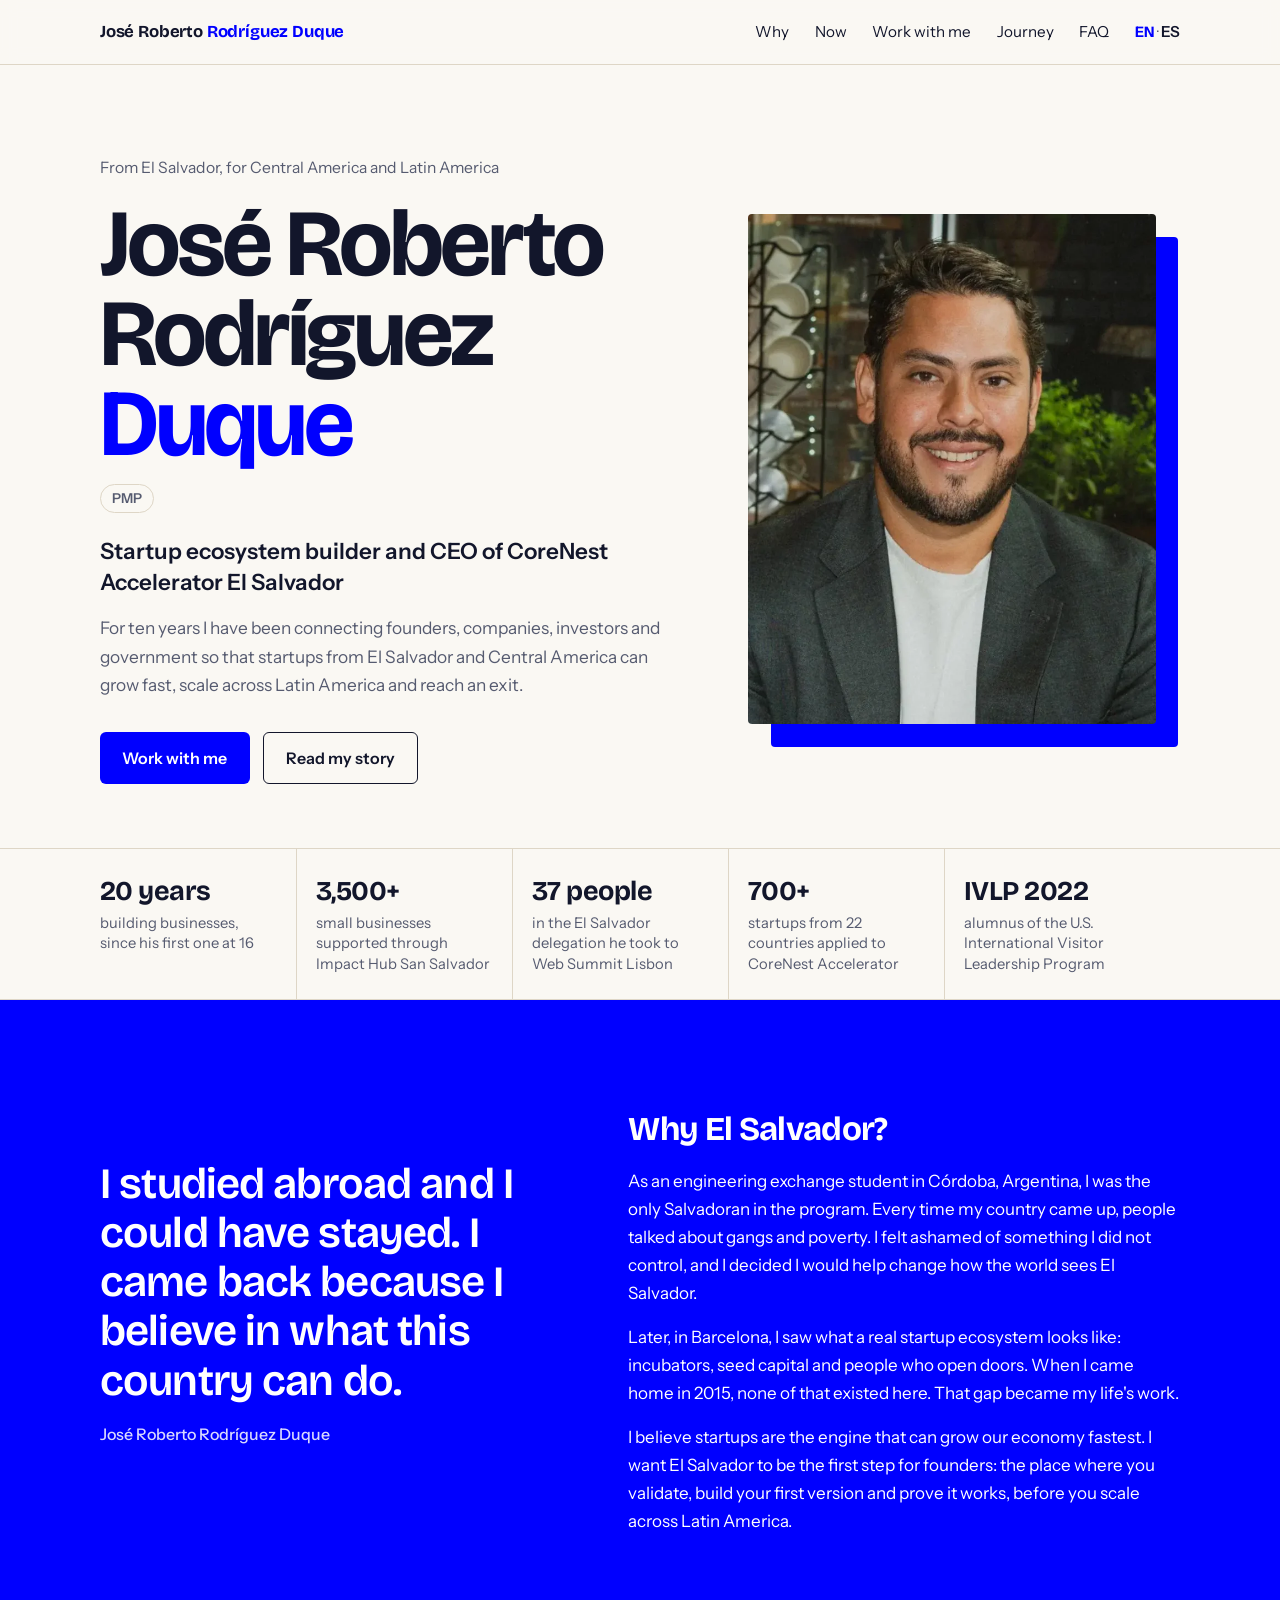
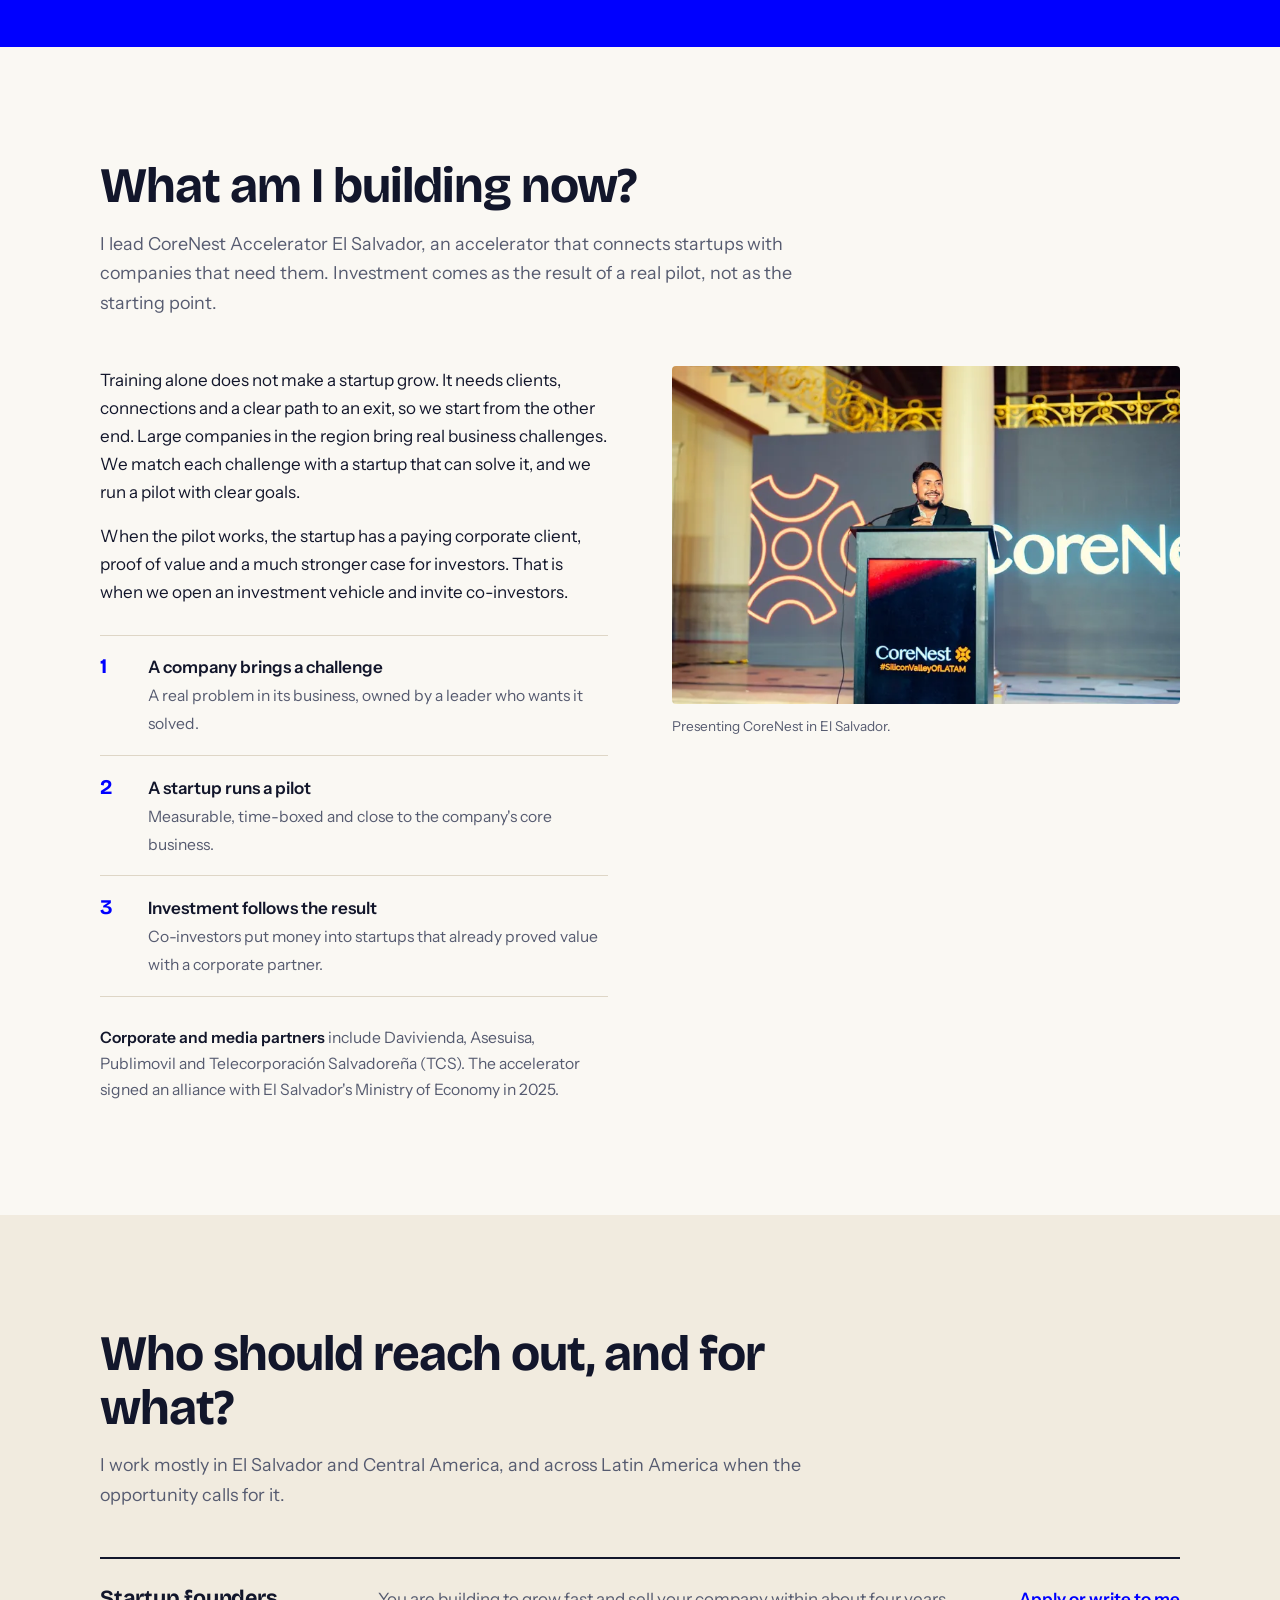
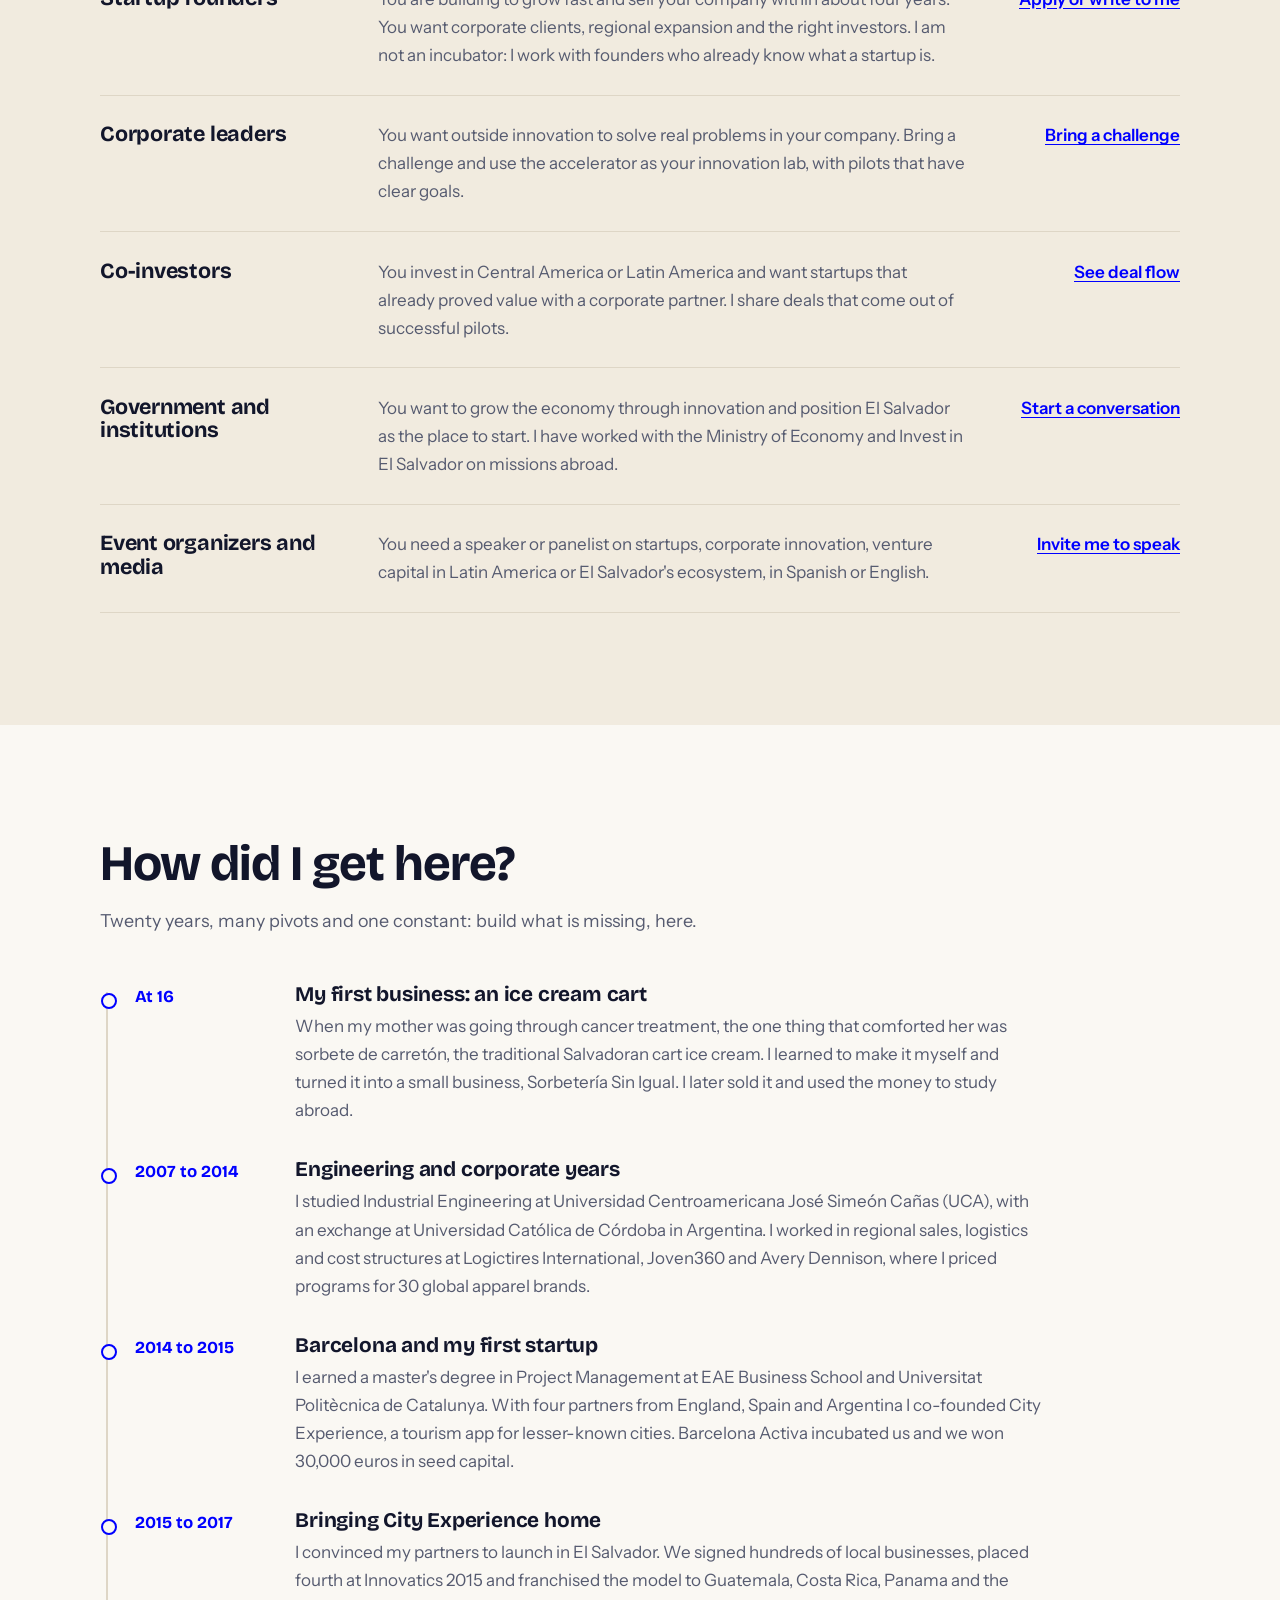
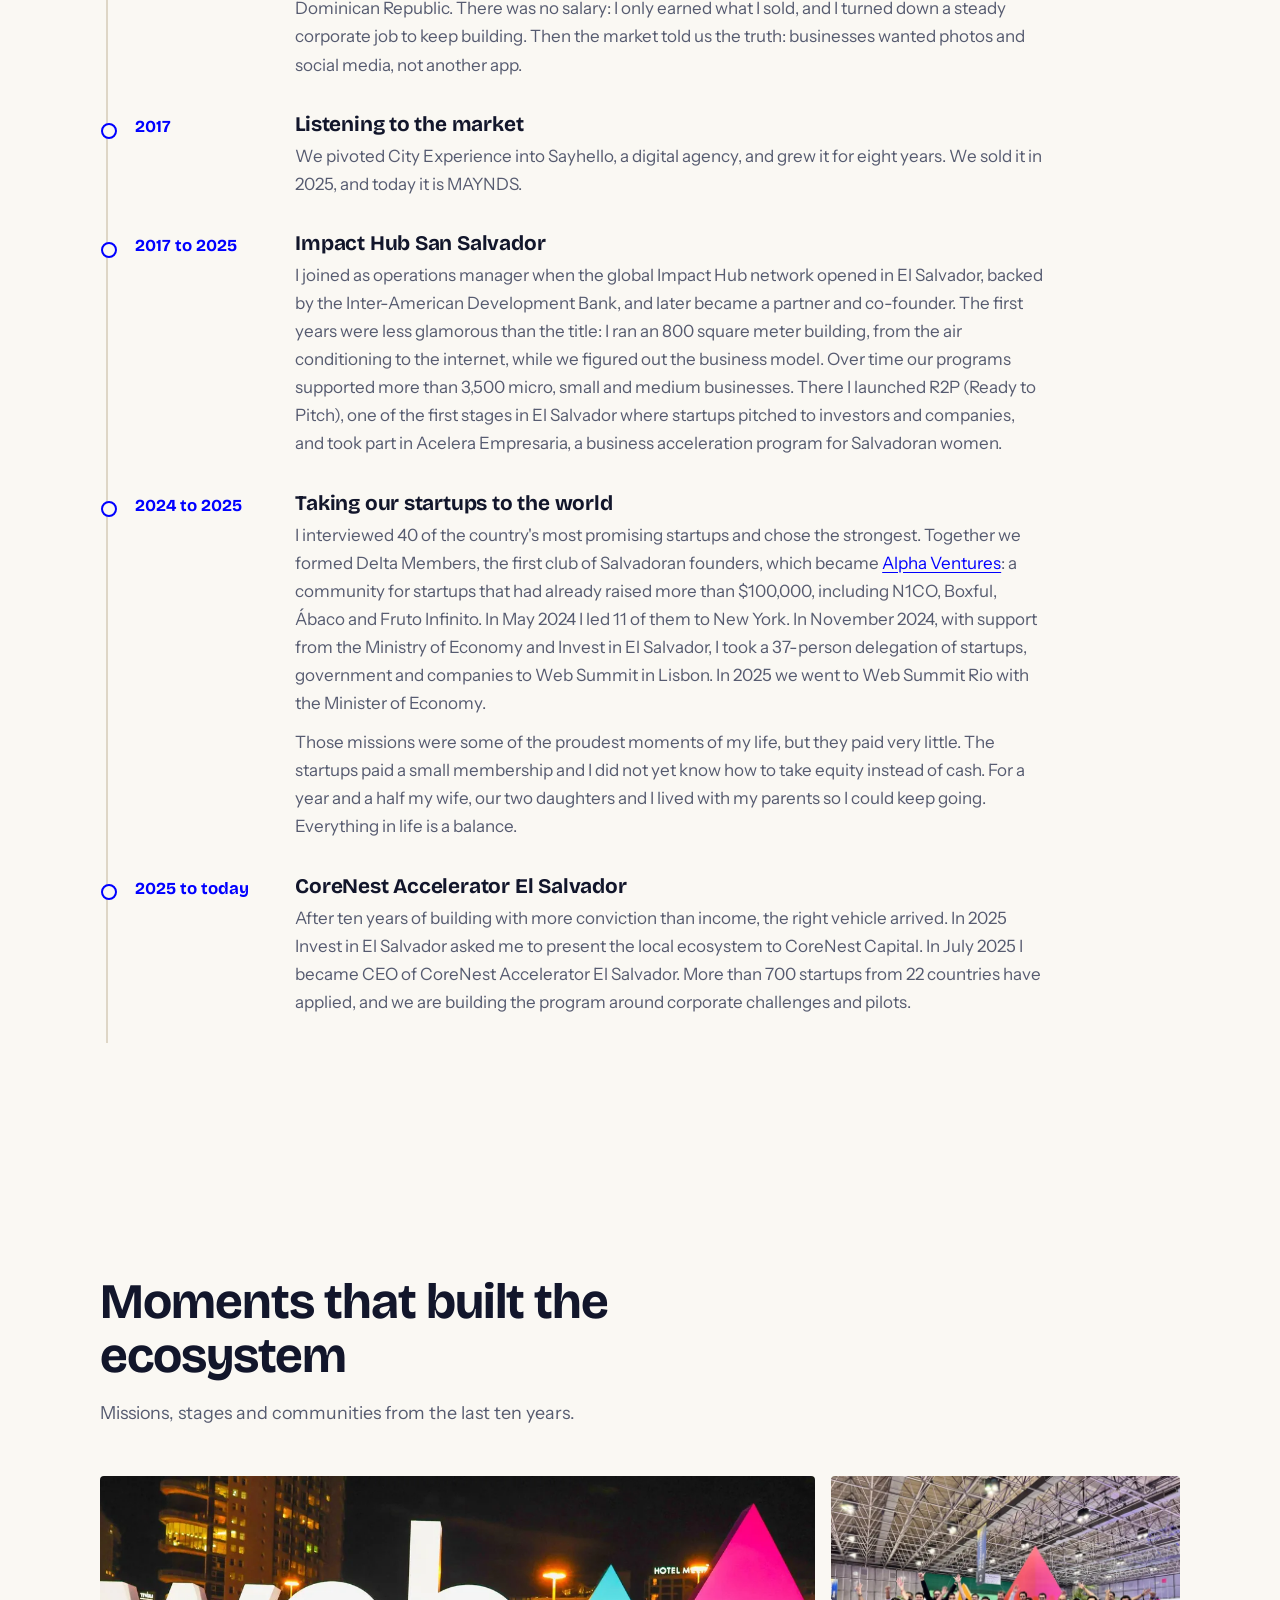
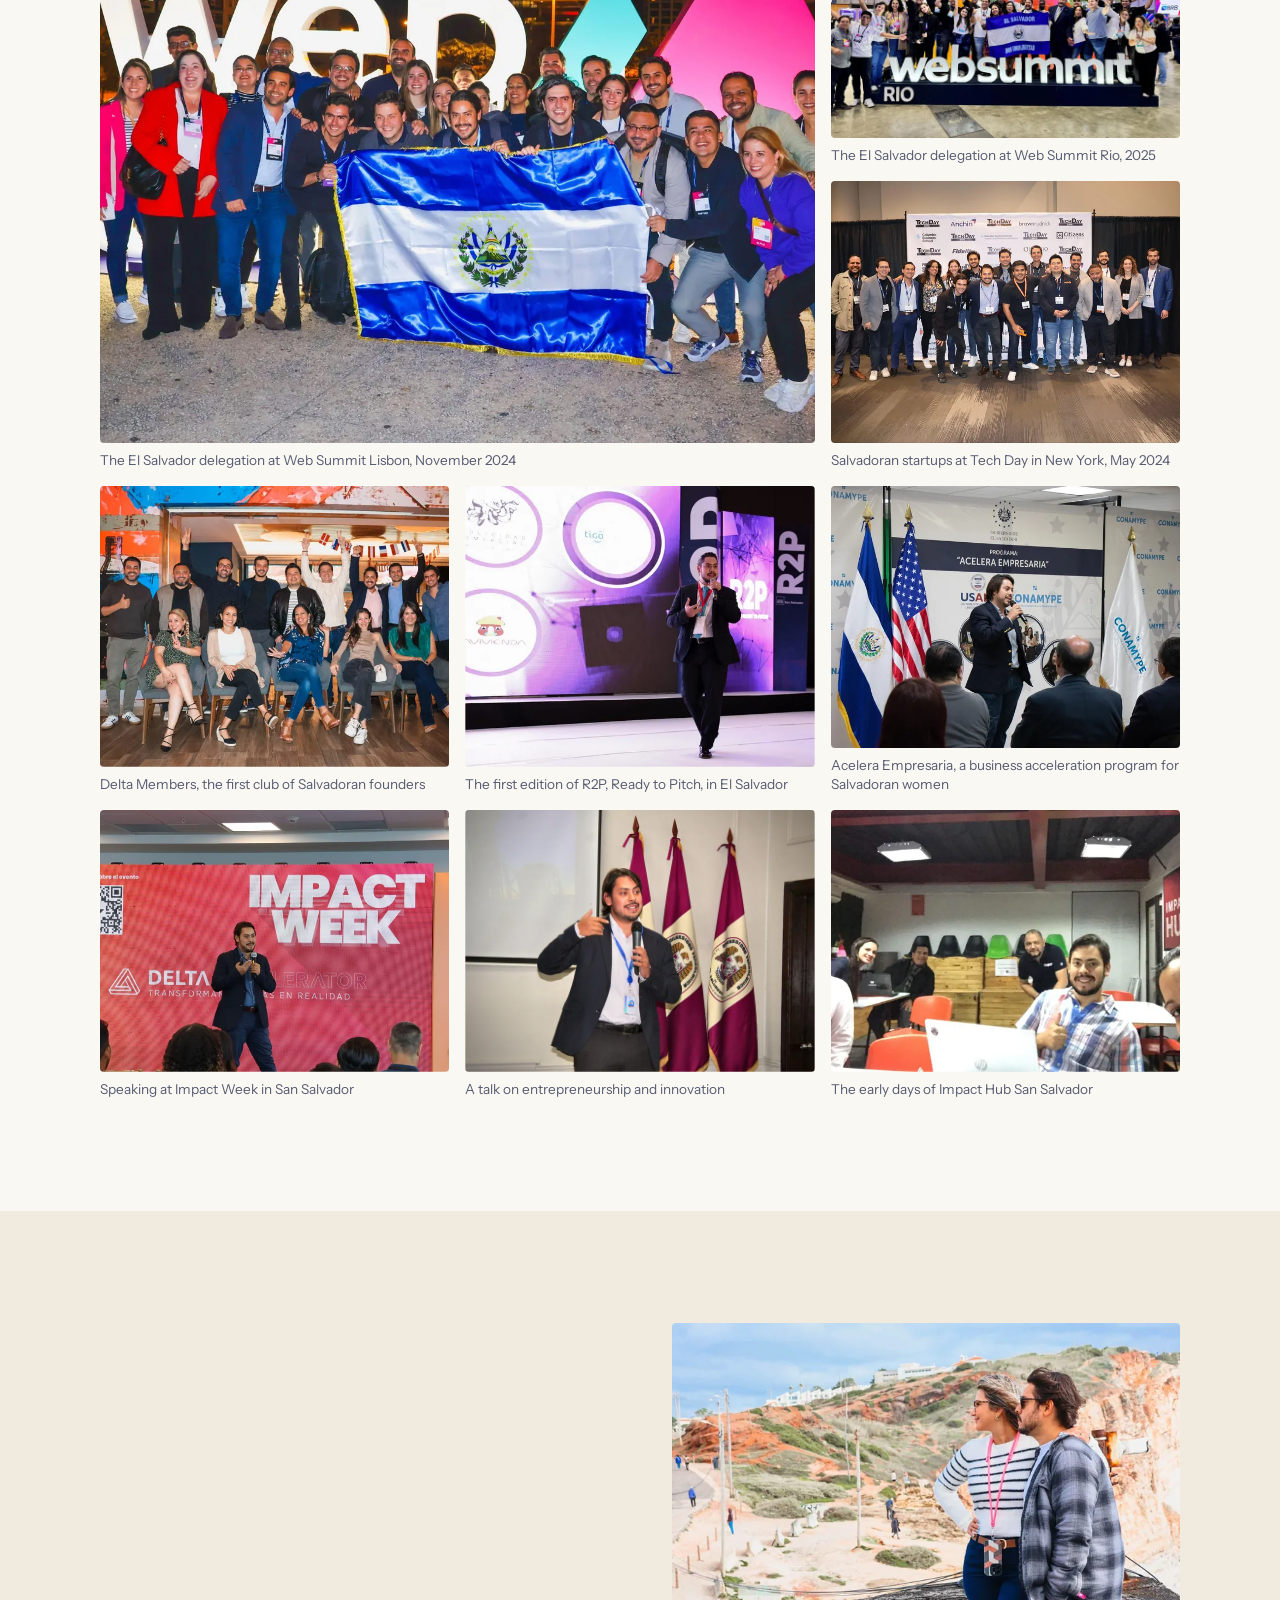
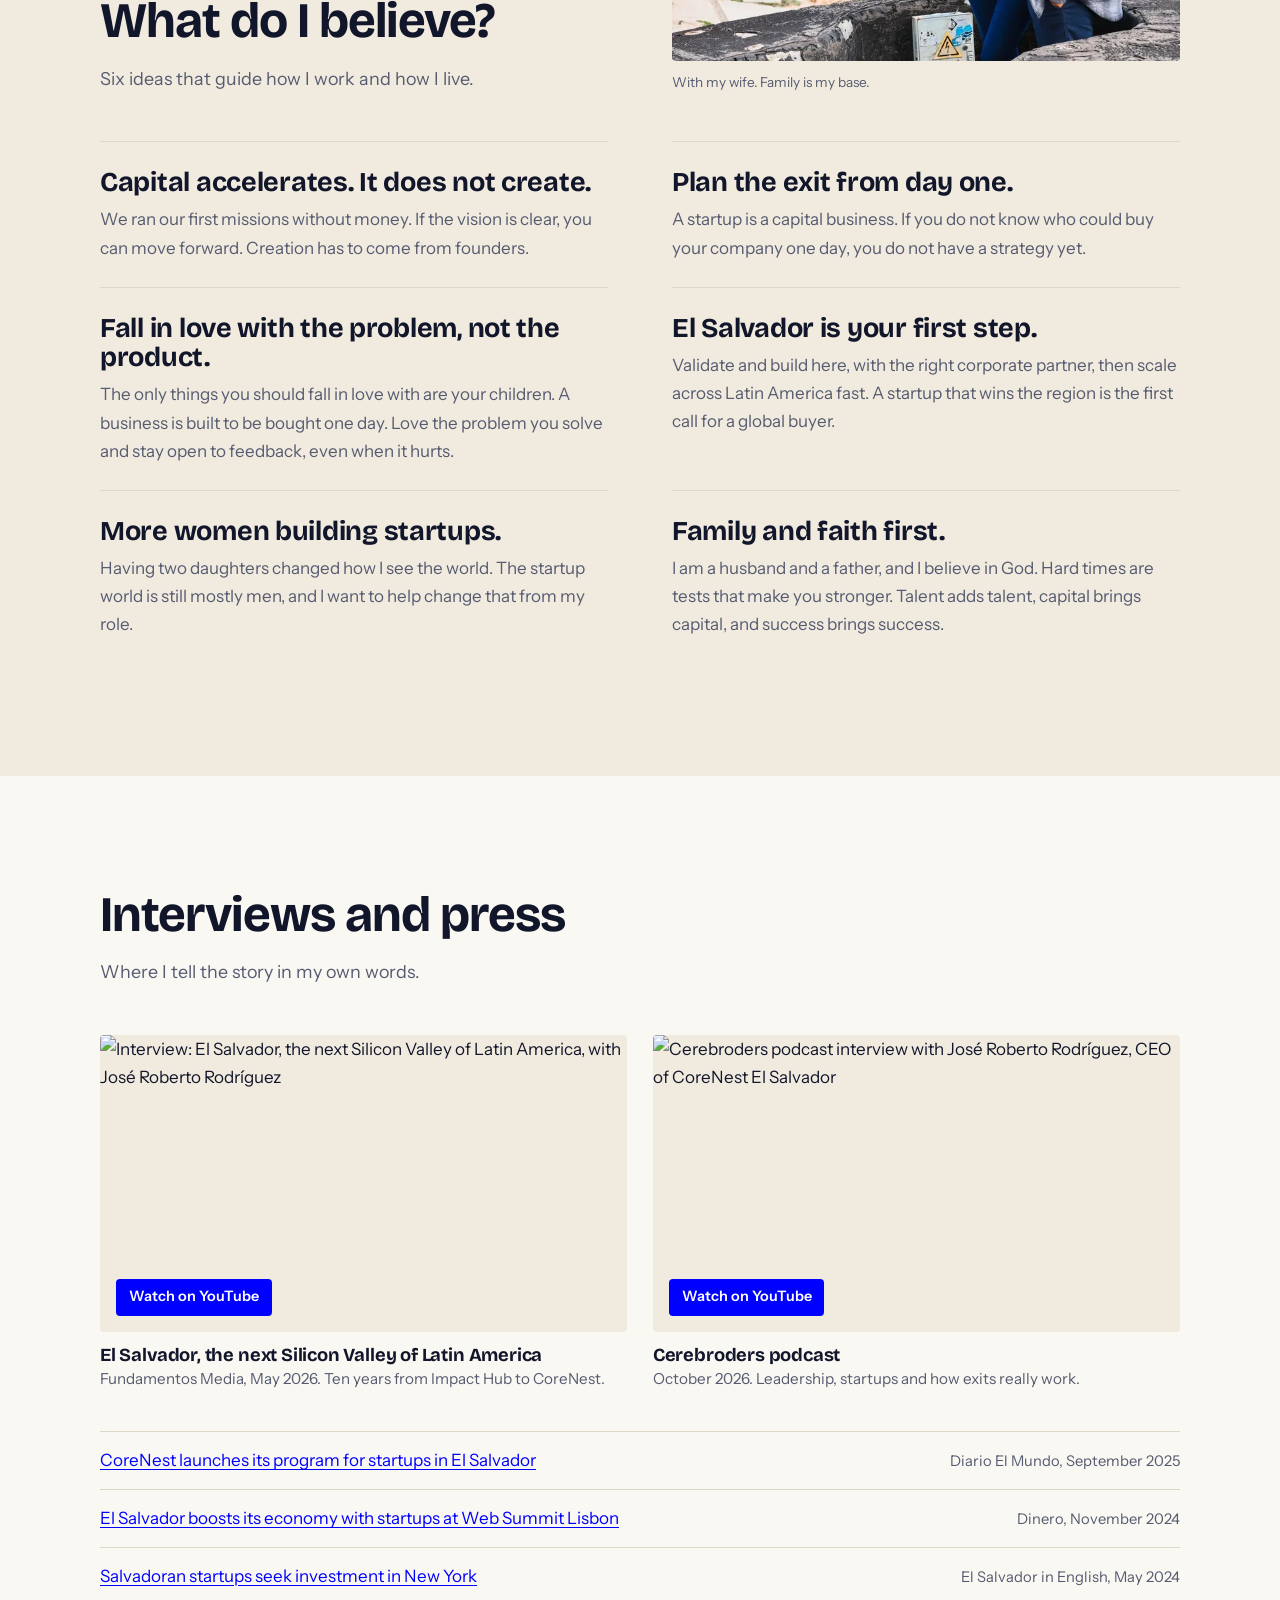
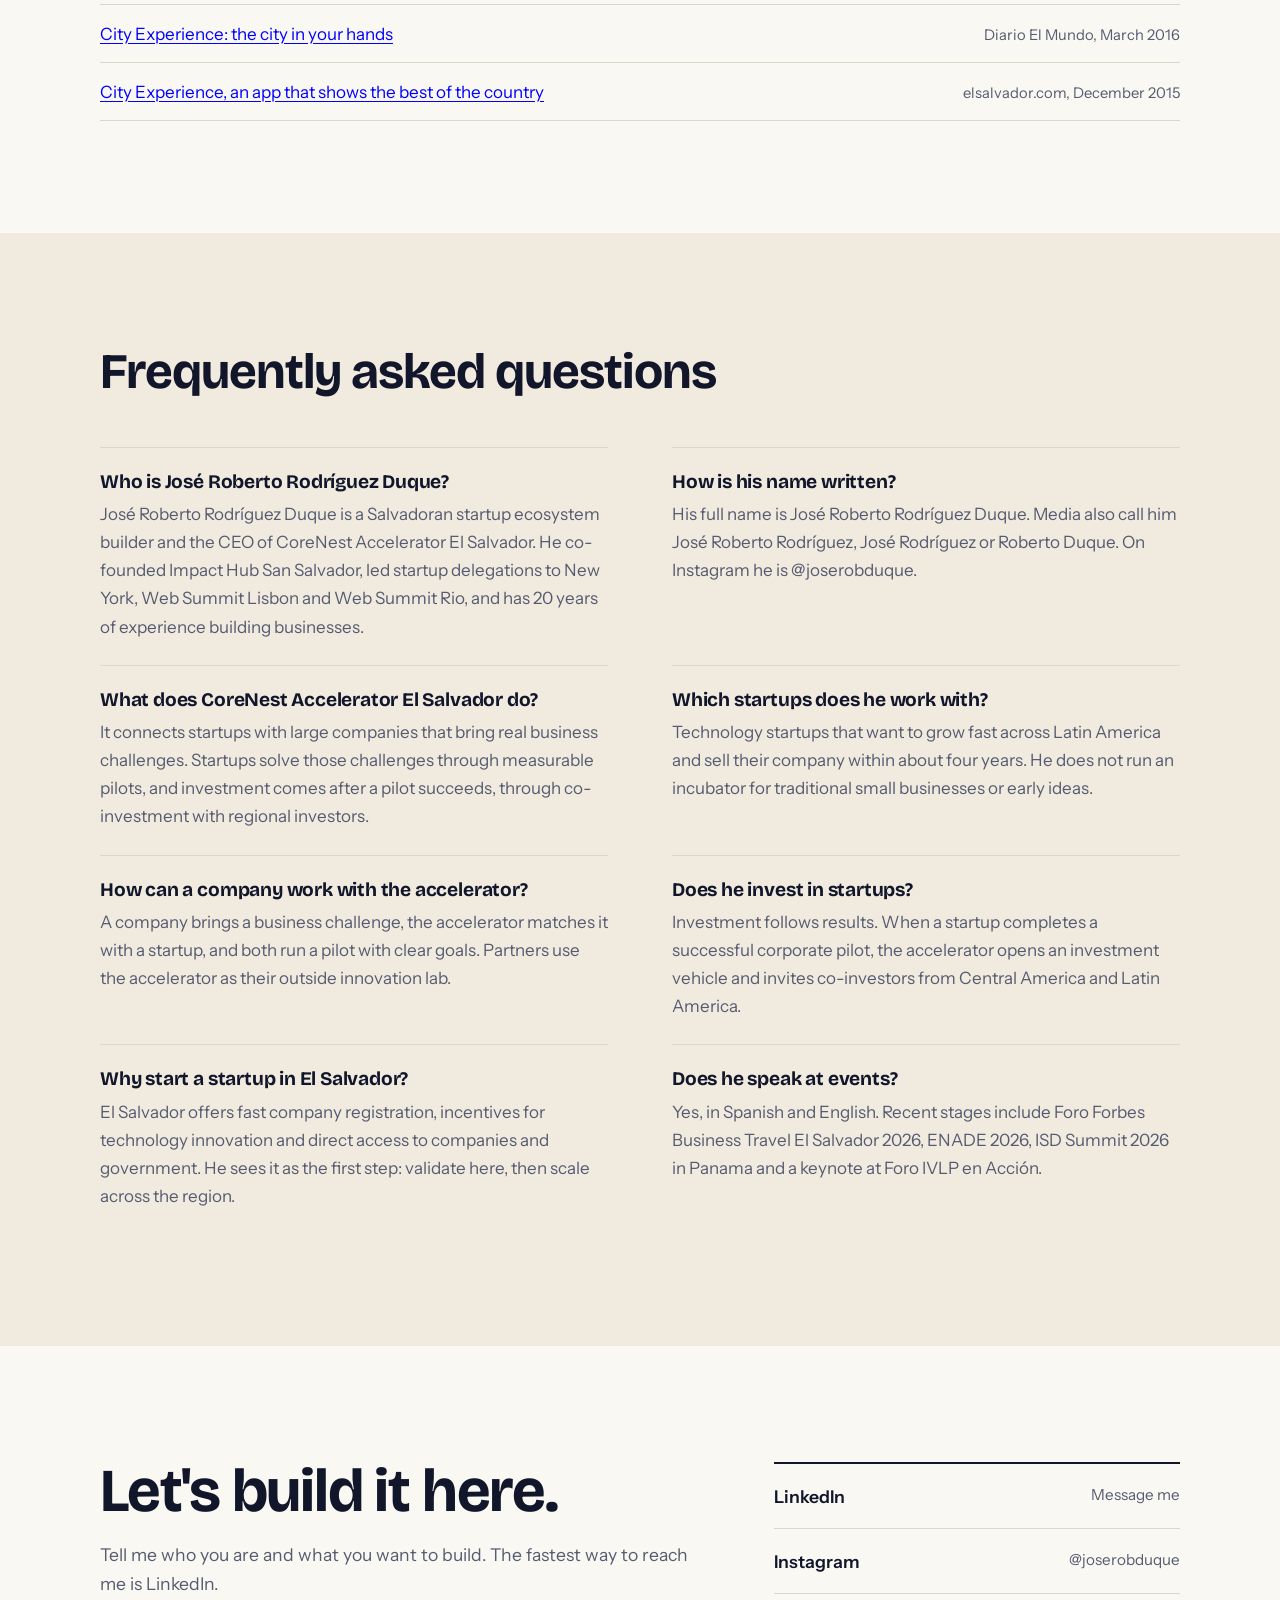
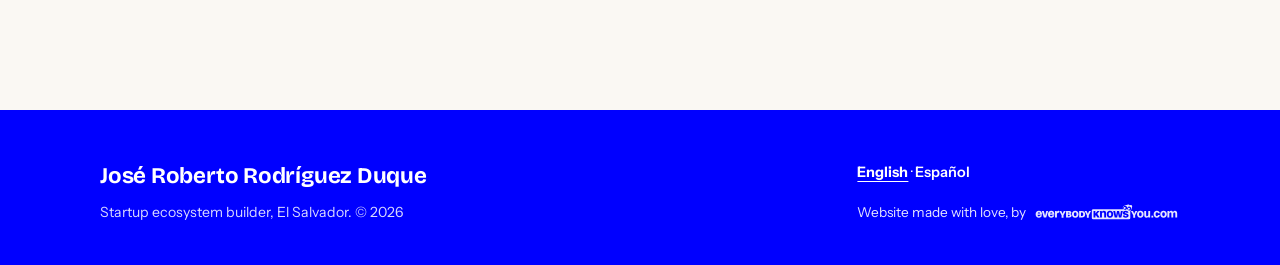
==== index.html @ a03b47cd "Add scroll animations Co-Authored-By: Claude Opus 5.5 <noreply@anthropic.com> Claude-Session: https:" ====
<!DOCTYPE html>
<html lang="en">
<head>
<meta charset="UTF-8">
<meta name="viewport" content="width=device-width, initial-scale=1.0">
<script>(function(d){if(!matchMedia('(prefers-reduced-motion: reduce)').matches&&'IntersectionObserver' in window){d.classList.add('motion');setTimeout(function(){if(!d.classList.contains('motion-ready'))d.classList.remove('motion')},2500)}})(document.documentElement)</script>
<title>José Roberto Rodríguez Duque, Startup Ecosystem Builder</title>
<meta name="description" content="Startup accelerator and ecosystem builder in El Salvador. José Roberto Rodríguez Duque connects founders, companies and investors across Latin America.">
<meta name="keywords" content="José Roberto Rodríguez Duque, José Roberto Rodríguez, Roberto Duque, CoreNest Accelerator El Salvador, startup accelerator El Salvador, startup ecosystem Central America, corporate innovation El Salvador, Impact Hub San Salvador, aceleradora de startups El Salvador, ecosistema de startups, innovación corporativa">
<link rel="canonical" href="https://joserobertoduque.com/">
<link rel="alternate" hreflang="en" href="https://joserobertoduque.com/">
<link rel="alternate" hreflang="es" href="https://joserobertoduque.com/es/">
<link rel="alternate" hreflang="es-SV" href="https://joserobertoduque.com/es/">
<link rel="alternate" hreflang="x-default" href="https://joserobertoduque.com/">
<meta property="og:title" content="José Roberto Rodríguez Duque, Startup Ecosystem Builder">
<meta property="og:description" content="He connects founders, companies, investors and government so startups from El Salvador and Central America can grow fast and reach an exit.">
<meta property="og:type" content="profile">
<meta property="og:url" content="https://joserobertoduque.com/">
<meta property="og:image" content="https://joserobertoduque.com/assets/images/social-share/social-share-jose-roberto-rodriguez-duque-joserobertoduque.com.jpg">
<meta property="og:image:width" content="1200">
<meta property="og:image:height" content="630">
<meta property="og:image:alt" content="José Roberto Rodríguez Duque, startup ecosystem builder in El Salvador">
<meta property="og:site_name" content="José Roberto Rodríguez Duque">
<meta property="og:locale" content="en_US">
<meta property="og:locale:alternate" content="es_SV">
<meta name="twitter:card" content="summary_large_image">
<meta name="twitter:title" content="José Roberto Rodríguez Duque, Startup Ecosystem Builder">
<meta name="twitter:description" content="He connects founders, companies, investors and government so startups from El Salvador and Central America can grow fast and reach an exit.">
<meta name="twitter:image" content="https://joserobertoduque.com/assets/images/social-share/social-share-jose-roberto-rodriguez-duque-joserobertoduque.com.jpg">
<meta name="robots" content="index, follow, max-image-preview:large, max-snippet:-1, max-video-preview:-1">
<meta name="author" content="José Roberto Rodríguez Duque">
<meta name="theme-color" content="#0000FF">
<meta name="geo.region" content="SV">
<meta name="geo.placename" content="El Salvador">
<meta http-equiv="content-language" content="en">
<link rel="icon" href="favicon.ico" sizes="any">
<link rel="icon" type="image/png" sizes="32x32" href="favicon-32x32.png">
<link rel="icon" type="image/png" sizes="16x16" href="favicon-16x16.png">
<link rel="apple-touch-icon" sizes="180x180" href="apple-touch-icon.png">
<link rel="manifest" href="site.webmanifest">
<link rel="alternate" type="text/plain" title="llms.txt" href="https://joserobertoduque.com/llms.txt">
<link rel="preload" as="image" href="assets/images/hero/hero-jose-roberto-rodriguez-duque-740-joserobertoduque.com.webp" type="image/webp">
<link rel="preconnect" href="https://fonts.googleapis.com">
<link rel="preconnect" href="https://fonts.gstatic.com" crossorigin>
<link rel="preload" as="style" href="https://fonts.googleapis.com/css2?family=Bricolage+Grotesque:opsz,wght@12..96,600;12..96,700&family=Instrument+Sans:wght@400;500;600&display=swap">
<link rel="stylesheet" href="https://fonts.googleapis.com/css2?family=Bricolage+Grotesque:opsz,wght@12..96,600;12..96,700&family=Instrument+Sans:wght@400;500;600&display=swap" media="print" onload="this.media='all'">
<noscript><link rel="stylesheet" href="https://fonts.googleapis.com/css2?family=Bricolage+Grotesque:opsz,wght@12..96,600;12..96,700&family=Instrument+Sans:wght@400;500;600&display=swap"></noscript>
<link rel="stylesheet" href="assets/css/tokens.css">
<link rel="stylesheet" href="assets/css/styles.css">
<!--JSONLD-START-->
<script type="application/ld+json">
{
 "@context": "https://schema.org",
 "@graph": [
  {
   "@type": "Person",
   "@id": "https://joserobertoduque.com/#person",
   "name": "José Roberto Rodríguez Duque",
   "givenName": "José Roberto",
   "familyName": "Rodríguez Duque",
   "alternateName": [
    "José Roberto Rodríguez",
    "José Rodríguez",
    "Roberto Duque",
    "Jose Roberto Rodriguez Duque",
    "joserobduque"
   ],
   "honorificSuffix": "PMP",
   "jobTitle": "CEO, CoreNest Accelerator El Salvador",
   "worksFor": {
    "@type": "Organization",
    "name": "CoreNest Accelerator El Salvador",
    "url": "https://corenest.com/sv"
   },
   "nationality": {
    "@type": "Country",
    "name": "El Salvador"
   },
   "homeLocation": {
    "@type": "Place",
    "address": {
     "@type": "PostalAddress",
     "addressCountry": "SV"
    }
   },
   "url": "https://joserobertoduque.com/",
   "image": "https://joserobertoduque.com/assets/images/hero/hero-jose-roberto-rodriguez-duque-740-joserobertoduque.com.webp",
   "sameAs": [
    "https://www.linkedin.com/in/jos%C3%A9-roberto-rodr%C3%ADguez-duque-pmp-37514367/",
    "https://www.instagram.com/joserobduque/"
   ],
   "alumniOf": [
    {
     "@type": "CollegeOrUniversity",
     "name": "Universidad Centroamericana José Simeón Cañas (UCA)"
    },
    {
     "@type": "CollegeOrUniversity",
     "name": "Universidad Católica de Córdoba"
    },
    {
     "@type": "CollegeOrUniversity",
     "name": "EAE Business School"
    },
    {
     "@type": "CollegeOrUniversity",
     "name": "Universitat Politècnica de Catalunya"
    }
   ],
   "hasCredential": {
    "@type": "EducationalOccupationalCredential",
    "name": "Project Management Professional (PMP)"
   },
   "award": [
    "Top 100 Referentes Iberoamericanos del ecosistema startup, Global Startups (2026)"
   ],
   "knowsAbout": [
    "Startup acceleration",
    "Startup ecosystems",
    "Corporate innovation",
    "Corporate venture pilots",
    "Venture capital in Latin America",
    "Startup exits",
    "Entrepreneurship in El Salvador",
    "Central America"
   ],
   "knowsLanguage": [
    "es",
    "en"
   ],
   "subjectOf": [
    {
     "@id": "https://joserobertoduque.com/#video-fundamentos"
    },
    {
     "@id": "https://joserobertoduque.com/#video-cerebroders"
    }
   ],
   "description": "Salvadoran startup ecosystem builder and CEO of CoreNest Accelerator El Salvador. Co-founder of Impact Hub San Salvador. He connects founders, companies, investors and government so startups from El Salvador and Central America can grow fast, scale across Latin America and reach an exit.",
   "disambiguatingDescription": "Salvadoran startup accelerator leader (CoreNest Accelerator El Salvador, Impact Hub San Salvador); not to be confused with other people named José Roberto Rodríguez."
  },
  {
   "@type": "ProfessionalService",
   "@id": "https://joserobertoduque.com/#service",
   "name": "José Roberto Rodríguez Duque",
   "description": "Startup acceleration, corporate innovation through startup pilots, co-investment deal flow, ecosystem missions abroad and speaking, from El Salvador for Central America and Latin America.",
   "url": "https://joserobertoduque.com/",
   "image": "https://joserobertoduque.com/assets/images/social-share/social-share-jose-roberto-rodriguez-duque-joserobertoduque.com.jpg",
   "founder": {
    "@id": "https://joserobertoduque.com/#person"
   },
   "provider": {
    "@id": "https://joserobertoduque.com/#person"
   },
   "address": {
    "@type": "PostalAddress",
    "addressCountry": "SV",
    "addressRegion": "La Libertad",
    "addressLocality": "Antiguo Cuscatlán"
   },
   "areaServed": [
    {
     "@type": "Country",
     "name": "El Salvador"
    },
    {
     "@type": "Place",
     "name": "Central America"
    },
    {
     "@type": "Place",
     "name": "Latin America"
    }
   ],
   "availableLanguage": [
    "es",
    "en"
   ],
   "priceRange": "On request",
   "hasOfferCatalog": {
    "@type": "OfferCatalog",
    "@id": "https://joserobertoduque.com/#catalog-en",
    "name": "Services",
    "itemListElement": [
     {
      "@type": "Offer",
      "itemOffered": {
       "@type": "Service",
       "name": "Startup acceleration",
       "description": "Acceleration for technology startups that want to grow fast across Latin America and reach an exit within about four years.",
       "provider": {
        "@id": "https://joserobertoduque.com/#person"
       }
      }
     },
     {
      "@type": "Offer",
      "itemOffered": {
       "@type": "Service",
       "name": "Corporate innovation through startups",
       "description": "Companies bring real business challenges and use the accelerator as their outside innovation lab, with measurable startup pilots.",
       "provider": {
        "@id": "https://joserobertoduque.com/#person"
       }
      }
     },
     {
      "@type": "Offer",
      "itemOffered": {
       "@type": "Service",
       "name": "Co-investment in validated startups",
       "description": "Deal flow for investors in Central America and Latin America: startups that completed a successful corporate pilot.",
       "provider": {
        "@id": "https://joserobertoduque.com/#person"
       }
      }
     },
     {
      "@type": "Offer",
      "itemOffered": {
       "@type": "Service",
       "name": "Ecosystem missions and delegations",
       "description": "Startup, government and corporate delegations to global events and investor hubs such as New York, Web Summit Lisbon and Web Summit Rio.",
       "provider": {
        "@id": "https://joserobertoduque.com/#person"
       }
      }
     },
     {
      "@type": "Offer",
      "itemOffered": {
       "@type": "Service",
       "name": "Talks and panels",
       "description": "Keynotes and panels in Spanish and English on startups, corporate innovation, venture capital in Latin America and El Salvador's ecosystem.",
       "provider": {
        "@id": "https://joserobertoduque.com/#person"
       }
      }
     }
    ]
   }
  },
  {
   "@type": "WebSite",
   "@id": "https://joserobertoduque.com/#website",
   "url": "https://joserobertoduque.com/",
   "name": "José Roberto Rodríguez Duque",
   "inLanguage": [
    "en",
    "es"
   ],
   "publisher": {
    "@id": "https://joserobertoduque.com/#person"
   },
   "about": {
    "@id": "https://joserobertoduque.com/#person"
   }
  },
  {
   "@type": "ProfilePage",
   "@id": "https://joserobertoduque.com/#webpage",
   "url": "https://joserobertoduque.com/",
   "name": "José Roberto Rodríguez Duque, Startup Ecosystem Builder",
   "inLanguage": "en",
   "isPartOf": {
    "@id": "https://joserobertoduque.com/#website"
   },
   "mainEntity": {
    "@id": "https://joserobertoduque.com/#person"
   },
   "about": {
    "@id": "https://joserobertoduque.com/#person"
   },
   "dateModified": "2026-10-19"
  },
  {
   "@type": "FAQPage",
   "@id": "https://joserobertoduque.com/#faq",
   "inLanguage": "en",
   "mainEntity": [
    {
     "@type": "Question",
     "name": "Who is José Roberto Rodríguez Duque?",
     "acceptedAnswer": {
      "@type": "Answer",
      "text": "José Roberto Rodríguez Duque is a Salvadoran startup ecosystem builder and the CEO of CoreNest Accelerator El Salvador. He co-founded Impact Hub San Salvador, led startup delegations to New York, Web Summit Lisbon and Web Summit Rio, and has 20 years of experience building businesses."
     }
    },
    {
     "@type": "Question",
     "name": "How is his name written?",
     "acceptedAnswer": {
      "@type": "Answer",
      "text": "His full name is José Roberto Rodríguez Duque. Media also call him José Roberto Rodríguez, José Rodríguez or Roberto Duque. On Instagram he is @joserobduque."
     }
    },
    {
     "@type": "Question",
     "name": "What does CoreNest Accelerator El Salvador do?",
     "acceptedAnswer": {
      "@type": "Answer",
      "text": "It connects startups with large companies that bring real business challenges. Startups solve those challenges through measurable pilots, and investment comes after a pilot succeeds, through co-investment with regional investors."
     }
    },
    {
     "@type": "Question",
     "name": "Which startups does he work with?",
     "acceptedAnswer": {
      "@type": "Answer",
      "text": "Technology startups that want to grow fast across Latin America and sell their company within about four years. He does not run an incubator for traditional small businesses or early ideas."
     }
    },
    {
     "@type": "Question",
     "name": "How can a company work with the accelerator?",
     "acceptedAnswer": {
      "@type": "Answer",
      "text": "A company brings a business challenge, the accelerator matches it with a startup, and both run a pilot with clear goals. Partners use the accelerator as their outside innovation lab."
     }
    },
    {
     "@type": "Question",
     "name": "Does he invest in startups?",
     "acceptedAnswer": {
      "@type": "Answer",
      "text": "Investment follows results. When a startup completes a successful corporate pilot, the accelerator opens an investment vehicle and invites co-investors from Central America and Latin America."
     }
    },
    {
     "@type": "Question",
     "name": "Why start a startup in El Salvador?",
     "acceptedAnswer": {
      "@type": "Answer",
      "text": "El Salvador offers fast company registration, incentives for technology innovation and direct access to companies and government. He sees it as the first step: validate here, then scale across the region."
     }
    },
    {
     "@type": "Question",
     "name": "Does he speak at events?",
     "acceptedAnswer": {
      "@type": "Answer",
      "text": "Yes, in Spanish and English. Recent stages include Foro Forbes Business Travel El Salvador 2026, ENADE 2026, ISD Summit 2026 in Panama and a keynote at Foro IVLP en Acción."
     }
    }
   ]
  },
  {
   "@type": "VideoObject",
   "@id": "https://joserobertoduque.com/#video-fundamentos",
   "name": "El Salvador, el Próximo Silicon Valley de LATAM con José Roberto Rodríguez",
   "description": "Fundamentos Media interview with José Roberto Rodríguez, CEO of CoreNest Accelerator El Salvador, on ten years from Impact Hub to CoreNest.",
   "thumbnailUrl": "https://i.ytimg.com/vi/S8ynOqQCyYk/hqdefault.jpg",
   "uploadDate": "2026-05-26",
   "duration": "PT49M45S",
   "contentUrl": "https://www.youtube.com/watch?v=S8ynOqQCyYk",
   "embedUrl": "https://www.youtube.com/embed/S8ynOqQCyYk",
   "inLanguage": "es",
   "about": {
    "@id": "https://joserobertoduque.com/#person"
   }
  },
  {
   "@type": "VideoObject",
   "@id": "https://joserobertoduque.com/#video-cerebroders",
   "name": "CEREBRODERS | José Roberto Rodriguez CEO Corenest El Salvador",
   "description": "Cerebroders podcast with José Roberto Rodríguez on leadership, startups, digital transformation and how exits work.",
   "thumbnailUrl": "https://i.ytimg.com/vi/lg8qRNX24Uw/hqdefault.jpg",
   "uploadDate": "2026-10-07",
   "duration": "PT30M38S",
   "contentUrl": "https://www.youtube.com/watch?v=lg8qRNX24Uw",
   "embedUrl": "https://www.youtube.com/embed/lg8qRNX24Uw",
   "inLanguage": "es",
   "about": {
    "@id": "https://joserobertoduque.com/#person"
   }
  }
 ]
}
</script>
<!--JSONLD-END-->
</head>
<body>
<a class="skip" href="#main">Skip to content</a>

<header class="site-header">
  <div class="wrap">
    <a class="brand" href="index.html">José Roberto <span>Rodríguez Duque</span></a>
    <nav class="nav" aria-label="Main">
      <a class="nav-link" href="#why">Why</a>
      <a class="nav-link" href="#now">Now</a>
      <a class="nav-link" href="#work-with-me">Work with me</a>
      <a class="nav-link" href="#journey">Journey</a>
      <a class="nav-link" href="#faq">FAQ</a>
      <div class="lang"><span class="active">EN</span> · <a href="es/index.html" hreflang="es" lang="es">ES</a></div>
    </nav>
  </div>
</header>

<main id="main">

<section class="hero" aria-labelledby="hero-name">
  <div class="wrap">
    <div>
      <p class="place">From El Salvador, for Central America and Latin America</p>
      <h1 id="hero-name"><span class="l">José Roberto </span><span class="l">Rodríguez </span><span class="l">Duque</span></h1>
      <span class="cred" title="Project Management Professional">PMP</span>
      <h2>Startup ecosystem builder and CEO of CoreNest Accelerator El Salvador</h2>
      <p class="lede">For ten years I have been connecting founders, companies, investors and government so that startups from El Salvador and Central America can grow fast, scale across Latin America and reach an exit.</p>
      <div class="actions">
        <a class="btn btn-primary" href="#work-with-me">Work with me</a>
        <a class="btn btn-ghost" href="#journey">Read my story</a>
      </div>
    </div>
    <figure class="portrait">
      <picture>
        <source type="image/webp" media="(max-width:600px)" srcset="assets/images/hero/hero-jose-roberto-rodriguez-duque-480-joserobertoduque.com.webp">
        <img src="assets/images/hero/hero-jose-roberto-rodriguez-duque-740-joserobertoduque.com.webp" width="740" height="925" fetchpriority="high" alt="José Roberto Rodríguez Duque, startup ecosystem builder, smiling in a café in El Salvador">
      </picture>
    </figure>
  </div>
</section>

<section class="facts" aria-label="At a glance">
  <div class="wrap">
    <ul>
      <li><strong>20 years</strong>building businesses, since his first one at 16</li>
      <li><strong>3,500+</strong>small businesses supported through Impact Hub San Salvador</li>
      <li><strong>37 people</strong>in the El Salvador delegation he took to Web Summit Lisbon</li>
      <li><strong>700+</strong>startups from 22 countries applied to CoreNest Accelerator</li>
      <li><strong>IVLP 2022</strong>alumnus of the U.S. International Visitor Leadership Program</li>
    </ul>
  </div>
</section>

<section class="why section" id="why" aria-labelledby="why-title">
  <div class="wrap">
    <blockquote>
      <p>I studied abroad and I could have stayed. I came back because I believe in what this country can do.</p>
      <footer>José Roberto Rodríguez Duque</footer>
    </blockquote>
    <div>
      <h2 id="why-title">Why El Salvador?</h2>
      <p>As an engineering exchange student in Córdoba, Argentina, I was the only Salvadoran in the program. Every time my country came up, people talked about gangs and poverty. I felt ashamed of something I did not control, and I decided I would help change how the world sees El Salvador.</p>
      <p>Later, in Barcelona, I saw what a real startup ecosystem looks like: incubators, seed capital and people who open doors. When I came home in 2015, none of that existed here. That gap became my life's work.</p>
      <p>I believe startups are the engine that can grow our economy fastest. I want El Salvador to be the first step for founders: the place where you validate, build your first version and prove it works, before you scale across Latin America.</p>
    </div>
  </div>
</section>

<section class="section" id="now" aria-labelledby="now-title">
  <div class="wrap">
    <div class="section-head">
      <h2 id="now-title">What am I building now?</h2>
      <p>I lead CoreNest Accelerator El Salvador, an accelerator that connects startups with companies that need them. Investment comes as the result of a real pilot, not as the starting point.</p>
    </div>
    <div class="now-grid">
      <div>
        <p>Training alone does not make a startup grow. It needs clients, connections and a clear path to an exit, so we start from the other end. Large companies in the region bring real business challenges. We match each challenge with a startup that can solve it, and we run a pilot with clear goals.</p>
        <p>When the pilot works, the startup has a paying corporate client, proof of value and a much stronger case for investors. That is when we open an investment vehicle and invite co-investors.</p>
        <ol class="steps">
          <li><div><b>A company brings a challenge</b><span>A real problem in its business, owned by a leader who wants it solved.</span></div></li>
          <li><div><b>A startup runs a pilot</b><span>Measurable, time-boxed and close to the company's core business.</span></div></li>
          <li><div><b>Investment follows the result</b><span>Co-investors put money into startups that already proved value with a corporate partner.</span></div></li>
        </ol>
        <p class="partners"><strong>Corporate and media partners</strong> include Davivienda, Asesuisa, Publimovil and Telecorporación Salvadoreña (TCS). The accelerator signed an alliance with El Salvador's Ministry of Economy in 2025.</p>
      </div>
      <figure class="photo">
        <img src="assets/images/gallery/corenest-el-salvador-stage-jose-roberto-rodriguez-duque-720-joserobertoduque.com.webp" srcset="assets/images/gallery/corenest-el-salvador-stage-jose-roberto-rodriguez-duque-720-joserobertoduque.com.webp 720w, assets/images/gallery/corenest-el-salvador-stage-jose-roberto-rodriguez-duque-1400-joserobertoduque.com.webp 1400w" sizes="(max-width:860px) 100vw, 50vw" width="720" height="480" loading="lazy" alt="José Roberto Rodríguez Duque on stage presenting CoreNest in El Salvador">
        <figcaption>Presenting CoreNest in El Salvador.</figcaption>
      </figure>
    </div>
  </div>
</section>

<section class="section alt" id="work-with-me" aria-labelledby="work-title">
  <div class="wrap">
    <div class="section-head">
      <h2 id="work-title">Who should reach out, and for what?</h2>
      <p>I work mostly in El Salvador and Central America, and across Latin America when the opportunity calls for it.</p>
    </div>
    <ul class="who">
      <li>
        <h3>Startup founders</h3>
        <p>You are building to grow fast and sell your company within about four years. You want corporate clients, regional expansion and the right investors. I am not an incubator: I work with founders who already know what a startup is.</p>
        <a href="#contact">Apply or write to me</a>
      </li>
      <li>
        <h3>Corporate leaders</h3>
        <p>You want outside innovation to solve real problems in your company. Bring a challenge and use the accelerator as your innovation lab, with pilots that have clear goals.</p>
        <a href="#contact">Bring a challenge</a>
      </li>
      <li>
        <h3>Co-investors</h3>
        <p>You invest in Central America or Latin America and want startups that already proved value with a corporate partner. I share deals that come out of successful pilots.</p>
        <a href="#contact">See deal flow</a>
      </li>
      <li>
        <h3>Government and institutions</h3>
        <p>You want to grow the economy through innovation and position El Salvador as the place to start. I have worked with the Ministry of Economy and Invest in El Salvador on missions abroad.</p>
        <a href="#contact">Start a conversation</a>
      </li>
      <li>
        <h3>Event organizers and media</h3>
        <p>You need a speaker or panelist on startups, corporate innovation, venture capital in Latin America or El Salvador's ecosystem, in Spanish or English.</p>
        <a href="#contact">Invite me to speak</a>
      </li>
    </ul>
  </div>
</section>

<section class="section" id="journey" aria-labelledby="journey-title">
  <div class="wrap">
    <div class="section-head">
      <h2 id="journey-title">How did I get here?</h2>
      <p>Twenty years, many pivots and one constant: build what is missing, here.</p>
    </div>
    <ol class="timeline">
      <li>
        <time>At 16</time>
        <div>
          <h3>My first business: an ice cream cart</h3>
          <p>When my mother was going through cancer treatment, the one thing that comforted her was sorbete de carretón, the traditional Salvadoran cart ice cream. I learned to make it myself and turned it into a small business, Sorbetería Sin Igual. I later sold it and used the money to study abroad.</p>
        </div>
      </li>
      <li>
        <time>2007 to 2014</time>
        <div>
          <h3>Engineering and corporate years</h3>
          <p>I studied Industrial Engineering at Universidad Centroamericana José Simeón Cañas (UCA), with an exchange at Universidad Católica de Córdoba in Argentina. I worked in regional sales, logistics and cost structures at Logictires International, Joven360 and Avery Dennison, where I priced programs for 30 global apparel brands.</p>
        </div>
      </li>
      <li>
        <time>2014 to 2015</time>
        <div>
          <h3>Barcelona and my first startup</h3>
          <p>I earned a master's degree in Project Management at EAE Business School and Universitat Politècnica de Catalunya. With four partners from England, Spain and Argentina I co-founded City Experience, a tourism app for lesser-known cities. Barcelona Activa incubated us and we won 30,000 euros in seed capital.</p>
        </div>
      </li>
      <li>
        <time>2015 to 2017</time>
        <div>
          <h3>Bringing City Experience home</h3>
          <p>I convinced my partners to launch in El Salvador. We signed hundreds of local businesses, placed fourth at Innovatics 2015 and franchised the model to Guatemala, Costa Rica, Panama and the Dominican Republic. There was no salary: I only earned what I sold, and I turned down a steady corporate job to keep building. Then the market told us the truth: businesses wanted photos and social media, not another app.</p>
        </div>
      </li>
      <li>
        <time>2017</time>
        <div>
          <h3>Listening to the market</h3>
          <p>We pivoted City Experience into Sayhello, a digital agency, and grew it for eight years. We sold it in 2025, and today it is MAYNDS.</p>
        </div>
      </li>
      <li>
        <time>2017 to 2025</time>
        <div>
          <h3>Impact Hub San Salvador</h3>
          <p>I joined as operations manager when the global Impact Hub network opened in El Salvador, backed by the Inter-American Development Bank, and later became a partner and co-founder. The first years were less glamorous than the title: I ran an 800 square meter building, from the air conditioning to the internet, while we figured out the business model. Over time our programs supported more than 3,500 micro, small and medium businesses. There I launched R2P (Ready to Pitch), one of the first stages in El Salvador where startups pitched to investors and companies, and took part in Acelera Empresaria, a business acceleration program for Salvadoran women.</p>
        </div>
      </li>
      <li>
        <time>2024 to 2025</time>
        <div>
          <h3>Taking our startups to the world</h3>
          <p>I interviewed 40 of the country's most promising startups and chose the strongest. Together we formed Delta Members, the first club of Salvadoran founders, which became <a href="https://sansalvador.impacthub.net/alpha-ventures" target="_blank" rel="noopener">Alpha Ventures</a>: a community for startups that had already raised more than $100,000, including N1CO, Boxful, Ábaco and Fruto Infinito. In May 2024 I led 11 of them to New York. In November 2024, with support from the Ministry of Economy and Invest in El Salvador, I took a 37-person delegation of startups, government and companies to Web Summit in Lisbon. In 2025 we went to Web Summit Rio with the Minister of Economy.</p>
          <p>Those missions were some of the proudest moments of my life, but they paid very little. The startups paid a small membership and I did not yet know how to take equity instead of cash. For a year and a half my wife, our two daughters and I lived with my parents so I could keep going. Everything in life is a balance.</p>
        </div>
      </li>
      <li>
        <time>2025 to today</time>
        <div>
          <h3>CoreNest Accelerator El Salvador</h3>
          <p>After ten years of building with more conviction than income, the right vehicle arrived. In 2025 Invest in El Salvador asked me to present the local ecosystem to CoreNest Capital. In July 2025 I became CEO of CoreNest Accelerator El Salvador. More than 700 startups from 22 countries have applied, and we are building the program around corporate challenges and pilots.</p>
        </div>
      </li>
    </ol>
  </div>
</section>

<section class="section" id="moments" aria-labelledby="moments-title">
  <div class="wrap">
    <div class="section-head">
      <h2 id="moments-title">Moments that built the ecosystem</h2>
      <p>Missions, stages and communities from the last ten years.</p>
    </div>
    <div class="moments">
      <figure class="big"><img src="assets/images/gallery/web-summit-lisbon-el-salvador-delegation-jose-roberto-rodriguez-duque-720-joserobertoduque.com.webp" srcset="assets/images/gallery/web-summit-lisbon-el-salvador-delegation-jose-roberto-rodriguez-duque-720-joserobertoduque.com.webp 720w, assets/images/gallery/web-summit-lisbon-el-salvador-delegation-jose-roberto-rodriguez-duque-1400-joserobertoduque.com.webp 1400w" sizes="(max-width:760px) 100vw, 66vw" width="720" height="480" loading="lazy" alt="José Roberto Rodríguez Duque: The El Salvador delegation at Web Summit Lisbon, November 2024"><figcaption>The El Salvador delegation at Web Summit Lisbon, November 2024</figcaption></figure>
      <figure><img src="assets/images/gallery/web-summit-rio-el-salvador-delegation-jose-roberto-rodriguez-duque-720-joserobertoduque.com.webp" srcset="assets/images/gallery/web-summit-rio-el-salvador-delegation-jose-roberto-rodriguez-duque-720-joserobertoduque.com.webp 720w, assets/images/gallery/web-summit-rio-el-salvador-delegation-jose-roberto-rodriguez-duque-1400-joserobertoduque.com.webp 1400w" sizes="(max-width:760px) 100vw, 33vw" width="720" height="540" loading="lazy" alt="José Roberto Rodríguez Duque: The El Salvador delegation at Web Summit Rio, 2025"><figcaption>The El Salvador delegation at Web Summit Rio, 2025</figcaption></figure>
      <figure><img src="assets/images/gallery/new-york-startup-mission-tech-day-jose-roberto-rodriguez-duque-720-joserobertoduque.com.webp" srcset="assets/images/gallery/new-york-startup-mission-tech-day-jose-roberto-rodriguez-duque-720-joserobertoduque.com.webp 720w, assets/images/gallery/new-york-startup-mission-tech-day-jose-roberto-rodriguez-duque-1400-joserobertoduque.com.webp 1400w" sizes="(max-width:760px) 100vw, 33vw" width="720" height="507" loading="lazy" alt="José Roberto Rodríguez Duque: Salvadoran startups at Tech Day in New York, May 2024"><figcaption>Salvadoran startups at Tech Day in New York, May 2024</figcaption></figure>
      <figure><img src="assets/images/gallery/delta-members-founders-club-jose-roberto-rodriguez-duque-720-joserobertoduque.com.webp" srcset="assets/images/gallery/delta-members-founders-club-jose-roberto-rodriguez-duque-720-joserobertoduque.com.webp 720w, assets/images/gallery/delta-members-founders-club-jose-roberto-rodriguez-duque-1400-joserobertoduque.com.webp 1400w" sizes="(max-width:760px) 100vw, 33vw" width="720" height="480" loading="lazy" alt="José Roberto Rodríguez Duque: Delta Members, the first club of Salvadoran founders"><figcaption>Delta Members, the first club of Salvadoran founders</figcaption></figure>
      <figure><img src="assets/images/gallery/r2p-ready-to-pitch-first-edition-jose-roberto-rodriguez-duque-720-joserobertoduque.com.webp" srcset="assets/images/gallery/r2p-ready-to-pitch-first-edition-jose-roberto-rodriguez-duque-720-joserobertoduque.com.webp 720w, assets/images/gallery/r2p-ready-to-pitch-first-edition-jose-roberto-rodriguez-duque-1400-joserobertoduque.com.webp 1400w" sizes="(max-width:760px) 100vw, 33vw" width="720" height="480" loading="lazy" alt="José Roberto Rodríguez Duque: The first edition of R2P, Ready to Pitch, in El Salvador"><figcaption>The first edition of R2P, Ready to Pitch, in El Salvador</figcaption></figure>
      <figure><img src="assets/images/gallery/acelera-empresaria-women-entrepreneurs-jose-roberto-rodriguez-duque-720-joserobertoduque.com.webp" srcset="assets/images/gallery/acelera-empresaria-women-entrepreneurs-jose-roberto-rodriguez-duque-720-joserobertoduque.com.webp 720w, assets/images/gallery/acelera-empresaria-women-entrepreneurs-jose-roberto-rodriguez-duque-1400-joserobertoduque.com.webp 1400w" sizes="(max-width:760px) 100vw, 33vw" width="720" height="480" loading="lazy" alt="José Roberto Rodríguez Duque: Acelera Empresaria, a business acceleration program for Salvadoran women"><figcaption>Acelera Empresaria, a business acceleration program for Salvadoran women</figcaption></figure>
      <figure><img src="assets/images/gallery/impact-week-stage-jose-roberto-rodriguez-duque-720-joserobertoduque.com.webp" srcset="assets/images/gallery/impact-week-stage-jose-roberto-rodriguez-duque-720-joserobertoduque.com.webp 720w, assets/images/gallery/impact-week-stage-jose-roberto-rodriguez-duque-1400-joserobertoduque.com.webp 1400w" sizes="(max-width:760px) 100vw, 33vw" width="720" height="480" loading="lazy" alt="José Roberto Rodríguez Duque: Speaking at Impact Week in San Salvador"><figcaption>Speaking at Impact Week in San Salvador</figcaption></figure>
      <figure><img src="assets/images/gallery/speaking-entrepreneurship-talk-jose-roberto-rodriguez-duque-720-joserobertoduque.com.webp" srcset="assets/images/gallery/speaking-entrepreneurship-talk-jose-roberto-rodriguez-duque-720-joserobertoduque.com.webp 720w, assets/images/gallery/speaking-entrepreneurship-talk-jose-roberto-rodriguez-duque-1400-joserobertoduque.com.webp 1400w" sizes="(max-width:760px) 100vw, 33vw" width="720" height="576" loading="lazy" alt="José Roberto Rodríguez Duque: A talk on entrepreneurship and innovation"><figcaption>A talk on entrepreneurship and innovation</figcaption></figure>
      <figure><img src="assets/images/gallery/impact-hub-san-salvador-early-days-jose-roberto-rodriguez-duque-720-joserobertoduque.com.webp" srcset="assets/images/gallery/impact-hub-san-salvador-early-days-jose-roberto-rodriguez-duque-720-joserobertoduque.com.webp 720w, assets/images/gallery/impact-hub-san-salvador-early-days-jose-roberto-rodriguez-duque-1400-joserobertoduque.com.webp 1400w" sizes="(max-width:760px) 100vw, 33vw" width="720" height="405" loading="lazy" alt="José Roberto Rodríguez Duque: The early days of Impact Hub San Salvador"><figcaption>The early days of Impact Hub San Salvador</figcaption></figure>
    </div>
  </div>
</section>

<section class="section alt" id="philosophy" aria-labelledby="philosophy-title">
  <div class="wrap">
    <div class="philo-top">
      <div class="section-head">
      <h2 id="philosophy-title">What do I believe?</h2>
        <p>Six ideas that guide how I work and how I live.</p>
      </div>
      <figure class="family"><img src="assets/images/gallery/with-his-wife-jose-roberto-rodriguez-duque-720-joserobertoduque.com.webp" width="720" height="480" loading="lazy" alt="José Roberto Rodríguez Duque with his wife on the coast"><figcaption>With my wife. Family is my base.</figcaption></figure>
    </div>
    <div class="beliefs">
      <div class="belief">
        <h3>Capital accelerates. It does not create.</h3>
        <p>We ran our first missions without money. If the vision is clear, you can move forward. Creation has to come from founders.</p>
      </div>
      <div class="belief">
        <h3>Plan the exit from day one.</h3>
        <p>A startup is a capital business. If you do not know who could buy your company one day, you do not have a strategy yet.</p>
      </div>
      <div class="belief">
        <h3>Fall in love with the problem, not the product.</h3>
        <p>The only things you should fall in love with are your children. A business is built to be bought one day. Love the problem you solve and stay open to feedback, even when it hurts.</p>
      </div>
      <div class="belief">
        <h3>El Salvador is your first step.</h3>
        <p>Validate and build here, with the right corporate partner, then scale across Latin America fast. A startup that wins the region is the first call for a global buyer.</p>
      </div>
      <div class="belief">
        <h3>More women building startups.</h3>
        <p>Having two daughters changed how I see the world. The startup world is still mostly men, and I want to help change that from my role.</p>
      </div>
      <div class="belief">
        <h3>Family and faith first.</h3>
        <p>I am a husband and a father, and I believe in God. Hard times are tests that make you stronger. Talent adds talent, capital brings capital, and success brings success.</p>
      </div>
    </div>
  </div>
</section>

<section class="section" id="media" aria-labelledby="media-title">
  <div class="wrap">
    <div class="section-head">
      <h2 id="media-title">Interviews and press</h2>
      <p>Where I tell the story in my own words.</p>
    </div>
    <div class="videos">
      <a class="video" href="https://www.youtube.com/watch?v=S8ynOqQCyYk" target="_blank" rel="noopener">
        <div class="thumb"><img src="https://i.ytimg.com/vi/S8ynOqQCyYk/hqdefault.jpg" width="480" height="360" loading="lazy" alt="Interview: El Salvador, the next Silicon Valley of Latin America, with José Roberto Rodríguez"><span class="play">Watch on YouTube</span></div>
        <h3>El Salvador, the next Silicon Valley of Latin America</h3>
        <p>Fundamentos Media, May 2026. Ten years from Impact Hub to CoreNest.</p>
      </a>
      <a class="video" href="https://www.youtube.com/watch?v=lg8qRNX24Uw" target="_blank" rel="noopener">
        <div class="thumb"><img src="https://i.ytimg.com/vi/lg8qRNX24Uw/hqdefault.jpg" width="480" height="360" loading="lazy" alt="Cerebroders podcast interview with José Roberto Rodríguez, CEO of CoreNest El Salvador"><span class="play">Watch on YouTube</span></div>
        <h3>Cerebroders podcast</h3>
        <p>October 2026. Leadership, startups and how exits really work.</p>
      </a>
    </div>
    <ul class="press">
      <li><a href="https://diario.elmundo.sv/economia/corenest-lanza-fondo-de-25-millones-como-capital-de-riesgo-para-startups-en-el-salvador" target="_blank" rel="noopener">CoreNest launches its program for startups in El Salvador</a><span class="src">Diario El Mundo, September 2025</span></li>
      <li><a href="https://dinero.com.sv/en/economy/el-salvador-boosts-its-economy-with-startups-at-websummit-in-lisbon/" target="_blank" rel="noopener">El Salvador boosts its economy with startups at Web Summit Lisbon</a><span class="src">Dinero, November 2024</span></li>
      <li><a href="https://elsalvadorinenglish.com/2024/05/06/salvadoran-start-ups-to-seek-20-million-investments-in-new-york/" target="_blank" rel="noopener">Salvadoran startups seek investment in New York</a><span class="src">El Salvador in English, May 2024</span></li>
      <li><a href="https://diario.elmundo.sv/conectados/city-experience-la-ciudad-en-tus-manos" target="_blank" rel="noopener">City Experience: the city in your hands</a><span class="src">Diario El Mundo, March 2016</span></li>
      <li><a href="https://historico.elsalvador.com/historico/170378/city-experience-una-app-que-muestra-lo-exclusivo-del-pais.html" target="_blank" rel="noopener">City Experience, an app that shows the best of the country</a><span class="src">elsalvador.com, December 2015</span></li>
    </ul>
  </div>
</section>

<section class="section alt faq" id="faq" aria-labelledby="faq-title">
  <div class="wrap">
    <div class="section-head">
      <h2 id="faq-title">Frequently asked questions</h2>
    </div>
    <div class="faq-list">
      <div class="faq-item">
        <h3>Who is José Roberto Rodríguez Duque?</h3>
        <p>José Roberto Rodríguez Duque is a Salvadoran startup ecosystem builder and the CEO of CoreNest Accelerator El Salvador. He co-founded Impact Hub San Salvador, led startup delegations to New York, Web Summit Lisbon and Web Summit Rio, and has 20 years of experience building businesses.</p>
      </div>
      <div class="faq-item">
        <h3>How is his name written?</h3>
        <p>His full name is José Roberto Rodríguez Duque. Media also call him José Roberto Rodríguez, José Rodríguez or Roberto Duque. On Instagram he is @joserobduque.</p>
      </div>
      <div class="faq-item">
        <h3>What does CoreNest Accelerator El Salvador do?</h3>
        <p>It connects startups with large companies that bring real business challenges. Startups solve those challenges through measurable pilots, and investment comes after a pilot succeeds, through co-investment with regional investors.</p>
      </div>
      <div class="faq-item">
        <h3>Which startups does he work with?</h3>
        <p>Technology startups that want to grow fast across Latin America and sell their company within about four years. He does not run an incubator for traditional small businesses or early ideas.</p>
      </div>
      <div class="faq-item">
        <h3>How can a company work with the accelerator?</h3>
        <p>A company brings a business challenge, the accelerator matches it with a startup, and both run a pilot with clear goals. Partners use the accelerator as their outside innovation lab.</p>
      </div>
      <div class="faq-item">
        <h3>Does he invest in startups?</h3>
        <p>Investment follows results. When a startup completes a successful corporate pilot, the accelerator opens an investment vehicle and invites co-investors from Central America and Latin America.</p>
      </div>
      <div class="faq-item">
        <h3>Why start a startup in El Salvador?</h3>
        <p>El Salvador offers fast company registration, incentives for technology innovation and direct access to companies and government. He sees it as the first step: validate here, then scale across the region.</p>
      </div>
      <div class="faq-item">
        <h3>Does he speak at events?</h3>
        <p>Yes, in Spanish and English. Recent stages include Foro Forbes Business Travel El Salvador 2026, ENADE 2026, ISD Summit 2026 in Panama and a keynote at Foro IVLP en Acción.</p>
      </div>
    </div>
  </div>
</section>

<section class="section contact" id="contact" aria-labelledby="contact-title">
  <div class="wrap">
    <div>
      <h2 id="contact-title">Let's build it here.</h2>
      <p>Tell me who you are and what you want to build. The fastest way to reach me is LinkedIn.</p>
    </div>
    <ul class="contact-links">
      <li><a href="https://www.linkedin.com/in/jos%C3%A9-roberto-rodr%C3%ADguez-duque-pmp-37514367/" target="_blank" rel="noopener">LinkedIn <span>Message me</span></a></li>
      <li><a href="https://www.instagram.com/joserobduque/" target="_blank" rel="noopener">Instagram <span>@joserobduque</span></a></li>
    </ul>
  </div>
</section>

</main>

<footer class="site-footer">
  <div class="wrap">
    <div>
      <div class="name">José Roberto Rodríguez Duque</div>
      <small>Startup ecosystem builder, El Salvador. © 2026</small>
    </div>
    <div>
      <div class="lang"><span class="active">English</span> · <a href="es/index.html" hreflang="es" lang="es">Español</a></div>
      <a class="eky-credit" href="https://everybodyknowsyou.com" target="_blank" rel="noopener" aria-label="Website made with love by everybodyknowsyou.com">
        <span class="eky-credit__text">Website made with love, by</span>
        <svg role="img" aria-label="everybodyknowsyou.com" xmlns="http://www.w3.org/2000/svg" viewBox="0 0 1296.95 160.34" xmlns:c2pa="http://c2pa.org/manifest"><metadata><c2pa:manifest>[base64]/opnf/cBs7tiS71b/3nldgAAAZljYm9yomdhY3Rpb25zgqJmYWN0aW9ua2MycGEub3BlbmVkanBhcmFtZXRlcnOha2luZ3JlZGllbnRzgaJjdXJseC1zZWxmI2p1bWJmPWMycGEuYXNzZXJ0aW9ucy9jMnBhLmluZ3JlZGllbnQudjNkaGFzaFgguHiq/[base64]/[base64]/[base64]/[base64]/3cyjxFA3Qo5S46fX0/ihY0VZ7mfb9KF703t5OjWDBWMA4GA1UdDwEB/wQEAwIHgDAVBgNVHSUEDjAMBgorBgEEAYPoXgIBMAwGA1UdEwEB/wQCMAAwHwYDVR0jBBgwFoAUzlHiBIFOZFsj+OPEz5o+nMHXXMIwCgYIKoZIzj0EAwMDZwAwZAIwMXMdFJ4BetLLVY7ORuE9noqbbAZOZn/aArXyTwFAZfKrPzxF2vPoJNf1+UCdg1XGAjBwX1zd9WGqYkqmL5SFqw1QySjr1zJfpJM9+1rdDwSPLMOPOjKuiXjoU/[base64]/h1JuUK4oOlfjfagNSlTVrfAUPQGpnohZbFZqZm4x90hvX130E+MTgMbUGANuEy9aypSwiOelE=</c2pa:manifest></metadata> <defs> <style> .cls-1 { fill: var(--eky-bg, #ffffff); } .cls-2 { fill: var(--eky-fg, currentColor); } </style> </defs> <g> <g> <g> <rect class="cls-2" x="515.16" y="55.21" width="342.62" height="90.52" rx="12" ry="12"/> <path class="cls-1" d="M530.13,71.12h16.6v15.46l-.24,6.96h.32l3.32-4.61,15.14-17.81h19.83l-22.02,25.02,22.18,33.68h-19.92l-13.76-20.73-4.86,5.34v15.38h-16.6v-58.69Z"/> <path class="cls-1" d="M604.13,71.12v8.01h.32c4.53-6.23,10.53-9.23,18.54-9.23,12.47,0,18.94,7.29,18.94,22.02v37.89h-16.6v-35.3c0-7.69-2.75-10.85-8.58-10.85-7.21,0-11.82,4.7-11.82,12.14v34h-16.6v-58.69h15.79Z"/> <path class="cls-1" d="M647.37,100.43c0-17.57,11.09-30.52,29.31-30.52s29.31,12.95,29.31,30.52-11.09,30.6-29.31,30.6-29.31-13.03-29.31-30.6ZM688.66,100.43c0-9.8-3.81-17.16-11.98-17.16s-11.98,7.37-11.98,17.16,3.81,17.24,11.98,17.24,11.98-7.45,11.98-17.24Z"/> <path class="cls-1" d="M705.66,71.12h17.57l6.64,35.62c.41,2.02.73,4.86,1.14,6.88h.32l1.21-6.88,6.88-35.62h18.54l7.45,35.62,1.29,6.88h.32l1.05-6.88,5.99-35.62h17.24l-13.28,58.69h-21.53l-6.64-32.38-1.29-6.88h-.32l-1.21,6.88-6.56,32.38h-21.45l-13.36-58.69Z"/> <path class="cls-1" d="M791.81,110.79l17-.08c.57,4.78,3.72,7.53,9.31,7.53,4.61,0,7.85-1.7,7.85-5.26,0-2.67-1.78-4.37-5.59-5.26l-14.09-3.24c-8.98-2.02-13.84-7.77-13.84-16.27,0-11.5,8.99-18.3,24.69-18.3,14.65,0,23.56,6.96,23.8,18.05h-17c-.49-3.32-2.67-5.67-7.69-5.67-4.37,0-7.21,1.54-7.21,4.61,0,2.43,1.7,3.81,5.59,4.7l14.09,3.24c9.23,2.1,14.09,8.18,14.09,16.84,0,12.71-10.28,19.35-24.77,19.35-16.19,0-25.99-7.77-26.23-20.24Z"/> </g> <g> <path class="cls-2" d="M918.06,100.39c0-17.57,11.09-30.52,29.31-30.52s29.31,12.95,29.31,30.52-11.09,30.6-29.31,30.6-29.31-13.03-29.31-30.6ZM959.34,100.39c0-9.8-3.81-17.16-11.98-17.16s-11.98,7.37-11.98,17.16,3.81,17.24,11.98,17.24,11.98-7.45,11.98-17.24Z"/> <path class="cls-2" d="M1018.85,129.78v-7.85h-.32c-4.61,6.15-10.52,9.07-17.89,9.07-11.98,0-18.46-7.29-18.46-21.94v-37.97h16.6v35.38c0,7.69,2.83,10.77,8.18,10.77,6.56,0,11.09-4.61,11.09-12.63v-33.52h16.6v58.69h-15.79Z"/> <path class="cls-2" d="M884.01,109.52l-20.4-38.4h17.84l8.26,17.75c.99,2.06,1.9,4.96,2.89,7.02h.33c.91-2.06,1.82-4.96,2.72-7.02l7.85-17.75h17.51l-20.07,38.57v21.31h-16.93v-21.47Z"/> </g> <g> <path class="cls-2" d="M14.66,100.39c0-17.97,10.85-30.52,29.55-30.52s28.01,12.47,27.36,34.41h-39.35c.89,8.91,4.53,14.01,11.66,14.01,5.67,0,9.31-3,10.44-8.5h16.76c-2.19,13.28-12.31,21.21-26.88,21.21-18.7,0-29.55-12.63-29.55-30.6ZM54.58,92.54c-1.05-6.56-4.78-9.96-10.36-9.96s-9.8,3.64-11.42,9.96h21.78Z"/> <path class="cls-2" d="M69.8,71.09h17.49l9.47,35.62c.57,2.02,1.05,4.86,1.62,6.88h.32l1.54-6.88,8.99-35.62h17.16l-17.81,58.69h-21.13l-17.65-58.69Z"/> <path class="cls-2" d="M124.69,100.39c0-17.97,10.85-30.52,29.55-30.52s28.01,12.47,27.36,34.41h-39.35c.89,8.91,4.53,14.01,11.66,14.01,5.67,0,9.31-3,10.44-8.5h16.76c-2.19,13.28-12.31,21.21-26.88,21.21-18.7,0-29.55-12.63-29.55-30.6ZM164.61,92.54c-1.05-6.56-4.78-9.96-10.36-9.96s-9.8,3.64-11.42,9.96h21.78Z"/> <path class="cls-2" d="M187.44,71.09h15.46v9.47h.32c3.64-7.37,8.74-10.69,15.71-10.69,1.86,0,3.56.24,5.1.81v15.79h-.32c-1.7-.49-3.24-.73-5.18-.73-9.15,0-14.49,5.42-14.49,16.11v27.93h-16.6v-58.69Z"/> <path class="cls-2" d="M285.57,71.09h26.15c13.52,0,20.97,5.42,20.97,14.82,0,6.15-3.08,10.36-9.96,12.39v.32c8.02,1.46,12.23,6.23,12.23,13.84,0,10.52-8.42,17.33-21.7,17.33h-27.69v-58.69ZM316.66,88.82c0-3.64-2.02-5.18-6.56-5.18h-7.93v10.77h7.93c4.37,0,6.56-1.86,6.56-5.59ZM318.6,111.24c0-3.81-2.27-5.99-6.88-5.99h-9.55v11.98h9.63c4.45,0,6.8-2.19,6.8-5.99Z"/> <path class="cls-2" d="M337.95,100.39c0-17.57,11.09-30.52,29.31-30.52s29.31,12.95,29.31,30.52-11.09,30.6-29.31,30.6-29.31-13.03-29.31-30.6ZM379.24,100.39c0-9.8-3.8-17.16-11.98-17.16s-11.98,7.37-11.98,17.16,3.8,17.24,11.98,17.24,11.98-7.45,11.98-17.24Z"/> <path class="cls-2" d="M402.08,71.09h24.13c18.62,0,29.63,10.36,29.63,29.31s-11.01,29.39-29.63,29.39h-24.13v-58.69ZM438.99,100.39c0-10.77-5.83-16.19-13.36-16.19h-6.96v32.46h6.96c7.53,0,13.36-5.51,13.36-16.27Z"/> <path class="cls-2" d="M471.04,109.52l-20.4-38.4h17.84l8.26,17.75c.99,2.06,1.9,4.96,2.89,7.02h.33c.91-2.06,1.82-4.96,2.72-7.02l7.85-17.75h17.51l-20.07,38.57v21.31h-16.93v-21.47Z"/> <path class="cls-2" d="M245.89,109.52l-20.4-38.4h17.84l8.26,17.75c.99,2.06,1.9,4.96,2.89,7.02h.33c.91-2.06,1.82-4.96,2.72-7.02l7.85-17.75h17.51l-20.07,38.57v21.31h-16.93v-21.47Z"/> </g> </g> <g> <g> <path class="cls-2" d="M837.89,14.05c5.42-1.65,11.14.47,13.85,5.48.39.72,1.1,1.2,1.88,1.34.7.12,1.52-.2,2.16-.74,4.05-3.38,9.74-3.68,14.06-.7,4.24,2.92,5.92,8.22,4.35,13.25l-6.96,22.26c-2.45,8.46-9.67,14.45-18.27,15.02-8.94.6-17.2-4.68-20.36-13.03-.17-.45-.5-.62-.88-.67s-.66.09-.98.46c-5.78,6.49-15.01,8.59-23.07,5.2-7.59-3.19-12.57-10.83-12.37-19.15.21-8.44,5.67-16.24,13.97-18.77l32.61-9.94ZM844.69,65.73c8.85,1.59,17.31-4.28,18.9-13.13,1.59-8.85-4.28-17.31-13.13-18.9-8.85-1.59-17.31,4.28-18.9,13.13s4.28,17.31,13.13,18.9ZM808.72,59.25c8.85,1.59,17.31-4.28,18.9-13.13,1.59-8.85-4.28-17.31-13.13-18.9-8.85-1.59-17.31,4.28-18.9,13.13-1.59,8.85,4.28,17.31,13.13,18.9Z"/> <g> <path class="cls-1" d="M850.46,33.7c8.85,1.59,14.72,10.06,13.13,18.9-1.59,8.85-10.06,14.72-18.9,13.13-8.85-1.59-14.72-10.06-13.13-18.9s10.06-14.72,18.9-13.13Z"/> <path class="cls-1" d="M814.49,27.22c8.85,1.59,14.72,10.06,13.13,18.9-1.59,8.85-10.06,14.72-18.9,13.13-8.85-1.59-14.72-10.06-13.13-18.9,1.59-8.85,10.06-14.72,18.9-13.13Z"/> </g> </g> <g> <g> <path class="cls-2" d="M847.57,56.91c-.06-.86-.28-1.56-.42-2.47.64.65,1.19,1.16,1.91,1.66,1.12.79,2.71.42,3.44-.7.73-1.11.45-2.64-.68-3.44-.71-.5-1.52-.66-2.4-1.05,1.54-.53,3.13-1,3.41-2.57.17-.93-.14-1.9-.84-2.43-1.03-.79-2.26-.75-3.22.02-.58.46-1.06.91-1.67,1.49.18-.89.4-1.63.45-2.5.09-1.44-1.09-2.58-2.46-2.58s-2.55,1.17-2.48,2.62c.04.85.33,1.53.43,2.46-.47-.54-.95-.89-1.43-1.33-1.13-1.04-2.8-.99-3.77.19-.91,1.1-.66,2.87.58,3.67.72.46,1.49.65,2.34.99-.88.38-1.73.56-2.45,1.09-1.21.89-1.32,2.65-.36,3.69,1.04,1.12,2.62,1.06,3.73.03l1.46-1.34c-.23.92-.51,1.75-.51,2.68,0,1.41,1.2,2.5,2.56,2.45s2.46-1.22,2.37-2.6Z"/> <path class="cls-2" d="M847.57,56.91c.09,1.38-1.03,2.55-2.37,2.6s-2.56-1.05-2.56-2.45c0-.94.27-1.76.51-2.68l-1.46,1.34c-1.12,1.03-2.7,1.09-3.73-.03-.96-1.04-.84-2.8.36-3.69.71-.53,1.56-.71,2.45-1.09-.85-.34-1.62-.53-2.34-.99-1.24-.79-1.49-2.57-.58-3.67.97-1.17,2.64-1.23,3.77-.19.48.45.96.79,1.43,1.33-.1-.93-.38-1.61-.43-2.46-.07-1.44,1.07-2.62,2.48-2.62s2.55,1.14,2.46,2.58c-.05.87-.27,1.6-.45,2.5.61-.58,1.09-1.03,1.67-1.49.96-.77,2.19-.81,3.22-.02.7.54,1,1.5.84,2.43-.28,1.57-1.87,2.04-3.41,2.57.88.39,1.69.54,2.4,1.05,1.13.8,1.41,2.33.68,3.44-.73,1.11-2.32,1.48-3.44.7-.72-.5-1.27-1.01-1.91-1.66.14.92.37,1.62.42,2.47Z"/> </g> <g> <path class="cls-2" d="M810.13,50.42c.09-1.04-.23-1.92-.46-2.9.76.65,1.37,1.38,2.24,1.82,1.23.63,2.73.08,3.32-1.08s.21-2.6-.95-3.29c-.73-.43-1.51-.63-2.28-.94.71-.21,1.29-.46,1.92-.73,1.42-.61,1.98-2.23,1.25-3.55s-2.48-1.69-3.67-.79c-.67.5-1.22,1.01-1.84,1.61.23-1.08.58-2.02.43-3.07-.18-1.23-1.33-2.03-2.49-2.01s-2.27.88-2.4,2.1c-.11,1.04.22,1.91.45,2.98-.52-.57-1.04-.93-1.58-1.42-1.11-1-2.86-.89-3.77.32s-.53,2.95.79,3.67c.74.41,1.47.63,2.23.89-.85.33-1.63.52-2.35.98-1.23.78-1.49,2.47-.66,3.57s2.46,1.35,3.58.48c.64-.49,1.17-.96,1.77-1.57-.22,1.07-.56,1.95-.45,2.98.14,1.28,1.29,2.13,2.5,2.11s2.29-.84,2.41-2.17Z"/> <path class="cls-2" d="M810.13,50.42c-.12,1.32-1.24,2.14-2.41,2.17s-2.36-.83-2.5-2.11c-.11-1.03.23-1.91.45-2.98-.6.61-1.13,1.08-1.77,1.57-1.12.87-2.73.66-3.58-.48s-.57-2.79.66-3.57c.72-.46,1.5-.64,2.35-.98-.77-.26-1.49-.48-2.23-.89-1.32-.73-1.68-2.5-.79-3.67s2.66-1.32,3.77-.32c.54.49,1.06.85,1.58,1.42-.23-1.07-.56-1.94-.45-2.98.13-1.22,1.24-2.08,2.4-2.1s2.31.78,2.49,2.01c.15,1.05-.2,1.99-.43,3.07.62-.6,1.17-1.1,1.84-1.61,1.2-.9,2.97-.5,3.67.79s.17,2.93-1.25,3.55c-.63.27-1.21.52-1.92.73.77.32,1.55.51,2.28.94,1.16.68,1.53,2.13.95,3.29s-2.09,1.71-3.32,1.08c-.87-.44-1.48-1.17-2.24-1.82.23.98.55,1.86.46,2.9Z"/> </g> </g> </g> </g> <g fill="var(--eky-fg, currentColor)"> <path d="M1046.08,112.99h15.96v16.61h-15.96v-16.61Z"/> <path d="M1065.91,100.33c0-17.49,11.29-30.39,29.1-30.39,13.79,0,25.15,8.06,26.36,22.41h-16.85c-.56-5.8-4.03-9.11-9.43-9.11-8.06,0-11.93,7.42-11.93,17.09s3.79,17.17,11.85,17.17c5.4,0,8.95-3.3,9.67-9.67h16.85c-1.13,14.91-12.66,22.97-26.52,22.97-18.14,0-29.1-12.98-29.1-30.47Z"/> <path d="M1124.75,100.33c0-17.49,11.04-30.39,29.18-30.39s29.18,12.9,29.18,30.39-11.04,30.47-29.18,30.47-29.18-12.98-29.18-30.47ZM1165.86,100.33c0-9.75-3.79-17.09-11.93-17.09s-11.93,7.33-11.93,17.09,3.79,17.17,11.93,17.17,11.93-7.42,11.93-17.17Z"/> <path d="M1204.31,71.15v7.98h.32c4.43-5.97,10.64-9.19,17.9-9.19s12.41,3.14,15.4,9.19h.32c4.92-6.21,10.72-9.19,17.9-9.19,12.58,0,19.27,8.71,19.27,22.81v36.84h-16.53v-34.26c0-7.66-2.34-11.69-8.06-11.69-6.53,0-10.56,5-10.56,12.9v33.05h-16.53v-34.34c0-7.58-2.42-11.61-8.14-11.61-6.61,0-10.48,5.24-10.48,12.9v33.05h-16.53v-58.44h15.72Z"/> </g> </svg>
      </a>
    </div>
  </div>
</footer>
<script src="assets/js/main.js" defer></script>
</body>
</html>
---- assets/css/tokens.css ----
/* assets/css/tokens.css: colors + fonts ONLY. The one file to edit to re-skin the site. */
:root{
  /* Palette: bone and beige, with José Roberto's own vivid blue */
  --bg:        #FAF8F3;   /* bone white, page background */
  --surface:   #F1EBDF;   /* beige, alternate sections */
  --line:      #DED6C6;   /* hairlines and borders */
  --ink:       #12162B;   /* main text (deep navy, never a dark background) */
  --muted:     #565B70;   /* secondary text */
  --accent:    #0000FF;   /* his blue: links, buttons, the mission band */
  --accent-deep:#0000C2;  /* hover state for the blue */
  --on-accent: #FFFFFF;   /* text on the blue */

  /* Footer credit colors (read by the EKY credit logo) */
  --footer-bg: #0000FF;
  --footer-fg: #FFFFFF;

  /* Fonts */
  --font-display: 'Bricolage Grotesque', 'Helvetica Neue', Arial, sans-serif;
  --font-body:    'Instrument Sans', 'Helvetica Neue', Arial, sans-serif;

  /* Layout */
  --max: 1160px;
}
---- assets/css/styles.css ----
/* assets/css/styles.css: layout and components. Colors and fonts come from tokens.css only. */
*{margin:0;padding:0;box-sizing:border-box}
html{scroll-behavior:smooth;-webkit-text-size-adjust:100%}
body{font-family:var(--font-body);font-size:1.0625rem;line-height:1.65;color:var(--ink);background:var(--bg);text-rendering:optimizeLegibility}
img{max-width:100%;display:block;height:auto}
a{color:var(--accent);text-underline-offset:.2em}
a:hover{color:var(--accent-deep)}
:focus-visible{outline:3px solid var(--accent);outline-offset:3px}
h1,h2,h3{font-family:var(--font-display);line-height:1.08;letter-spacing:-.02em;font-weight:700}
h2{font-size:clamp(2rem,4.2vw,3.1rem)}
h3{font-size:1.3rem;letter-spacing:-.01em}
p{max-width:68ch}
.wrap{max-width:var(--max);margin:0 auto;padding:0 clamp(1.1rem,4vw,2.5rem)}
.skip{position:absolute;left:-999px;top:.5rem;background:var(--accent);color:var(--on-accent);padding:.5rem 1rem;z-index:20}
.skip:focus{left:.5rem}
.sr-only{position:absolute;width:1px;height:1px;overflow:hidden;clip:rect(0 0 0 0);white-space:nowrap}

/* Header */
.site-header{position:sticky;top:0;z-index:10;background:color-mix(in srgb,var(--bg) 92%,transparent);backdrop-filter:blur(8px);border-bottom:1px solid var(--line)}
.site-header .wrap{display:flex;align-items:center;justify-content:space-between;gap:1rem;height:64px}
.brand{font-family:var(--font-display);font-weight:700;font-size:1.05rem;color:var(--ink);text-decoration:none;letter-spacing:-.01em}
.brand span{color:var(--accent)}
.nav{display:flex;gap:1.6rem;align-items:center}
.nav a{color:var(--ink);text-decoration:none;font-size:.95rem}
.nav a:hover{color:var(--accent)}
.lang{font-size:.9rem;color:var(--muted)}
.lang a{color:var(--ink);text-decoration:none;font-weight:600}
.lang .active{color:var(--accent);font-weight:700}
@media (max-width:860px){.nav .nav-link{display:none}}

/* Hero */
.hero{padding:clamp(2.5rem,7vw,6rem) 0 clamp(2.5rem,5vw,4rem)}
.hero .wrap{display:grid;grid-template-columns:1.15fr .85fr;gap:clamp(2rem,5vw,5rem);align-items:center}
.hero .place{color:var(--muted);font-size:.98rem;margin-bottom:1.2rem}
.hero h1{font-size:clamp(2.9rem,7.4vw,6.2rem);line-height:.95;letter-spacing:-.035em}
.hero h1 .l{display:block}
.hero h1 .l:last-child{color:var(--accent)}
.cred{display:inline-block;margin-top:.9rem;font-size:.85rem;font-weight:600;color:var(--muted);border:1px solid var(--line);border-radius:999px;padding:.15rem .7rem}
.hero h2{font-family:var(--font-body);font-size:clamp(1.15rem,1.9vw,1.4rem);font-weight:600;letter-spacing:0;line-height:1.4;margin-top:1.4rem;max-width:34ch}
.hero .lede{margin-top:1rem;color:var(--muted);font-size:1.08rem;max-width:52ch}
.actions{display:flex;flex-wrap:wrap;gap:.8rem;margin-top:2rem}
.btn{display:inline-flex;align-items:center;justify-content:center;min-height:48px;padding:.75rem 1.4rem;border-radius:6px;font-weight:600;text-decoration:none;font-size:1rem;transition:background-color .2s,color .2s,border-color .2s}
.btn-primary{background:var(--accent);color:var(--on-accent)}
.btn-primary:hover{background:var(--accent-deep);color:var(--on-accent)}
.btn-ghost{border:1.5px solid var(--ink);color:var(--ink)}
.btn-ghost:hover{border-color:var(--accent);color:var(--accent)}
.portrait{position:relative;margin-right:clamp(0px,2vw,1.5rem)}
.portrait::before{content:"";position:absolute;inset:1.4rem -1.4rem -1.4rem 1.4rem;background:var(--accent);border-radius:4px}
.portrait img{position:relative;width:100%;aspect-ratio:4/5;object-fit:cover;border-radius:4px}
.portrait figcaption{position:relative;margin-top:2.2rem;font-size:.85rem;color:var(--muted)}
@media (max-width:860px){
  .hero .wrap{grid-template-columns:1fr}
  .portrait{max-width:380px;margin:0 1.4rem 1rem 0}
}

/* One orchestrated moment: the name arrives */
@media (prefers-reduced-motion:no-preference){
  .hero h1 .l{animation:rise .8s cubic-bezier(.2,.7,.2,1) both}
  .hero h1 .l:nth-child(2){animation-delay:.08s}
  .hero h1 .l:nth-child(3){animation-delay:.16s}
  @keyframes rise{from{opacity:0;transform:translateY(.35em)}to{opacity:1;transform:none}}
}

/* Facts strip */
.facts{border-top:1px solid var(--line);border-bottom:1px solid var(--line)}
.facts ul{list-style:none;display:grid;grid-template-columns:repeat(5,1fr)}
.facts li{padding:1.4rem 1.2rem 1.5rem 0;border-right:1px solid var(--line);margin-right:1.2rem;font-size:.92rem;color:var(--muted);line-height:1.4}
.facts li:last-child{border-right:0;margin-right:0}
.facts strong{display:block;font-family:var(--font-display);font-size:1.7rem;color:var(--ink);letter-spacing:-.02em;margin-bottom:.2rem}
@media (max-width:860px){
  .facts ul{grid-template-columns:1fr 1fr}
  .facts li{border-right:0;margin-right:0;border-bottom:1px solid var(--line);padding-right:1rem}
}

/* Sections */
.section{padding:clamp(4rem,9vw,7rem) 0}
.section.alt{background:var(--surface)}
.section-head{margin-bottom:clamp(2rem,4vw,3rem);max-width:760px}
.section-head p{margin-top:1rem;color:var(--muted);font-size:1.12rem}

/* Why: the blue band */
.why{background:var(--accent);color:var(--on-accent)}
.why a{color:var(--on-accent)}
.why .wrap{display:grid;grid-template-columns:.9fr 1.1fr;gap:clamp(2rem,6vw,6rem);align-items:start}
.why blockquote{font-family:var(--font-display);font-weight:600;font-size:clamp(1.7rem,3.4vw,2.7rem);line-height:1.14;letter-spacing:-.02em}
.why blockquote footer{font-family:var(--font-body);font-size:1rem;font-weight:500;letter-spacing:0;margin-top:1.2rem;opacity:.85}
.why h2{font-size:clamp(1.6rem,2.6vw,2.1rem);margin-bottom:1.2rem}
.why p+p{margin-top:1rem}
@media (max-width:860px){.why .wrap{grid-template-columns:1fr}}

/* Now */
.now-grid{display:grid;grid-template-columns:1fr 1fr;gap:clamp(2rem,5vw,4.5rem);align-items:start}
.now-grid p+p{margin-top:1rem}
.steps{list-style:none;counter-reset:s;margin-top:1.8rem;border-top:1px solid var(--line)}
.steps li{counter-increment:s;display:grid;grid-template-columns:2.4rem 1fr;gap:.6rem;padding:1.1rem 0;border-bottom:1px solid var(--line)}
.steps li::before{content:counter(s);font-family:var(--font-display);font-weight:700;color:var(--accent);font-size:1.3rem;line-height:1.3}
.steps b{display:block;font-weight:600}
.steps span{color:var(--muted);font-size:.98rem}
.photo{margin:0}
.photo img{width:100%;border-radius:4px}
.photo figcaption{font-size:.85rem;color:var(--muted);margin-top:.7rem}
.partners{margin-top:1.8rem;font-size:.98rem;color:var(--muted)}
.partners strong{color:var(--ink);font-weight:600}
@media (max-width:860px){.now-grid{grid-template-columns:1fr}}

/* Work with me */
.who{list-style:none;border-top:2px solid var(--ink)}
.who li{display:grid;grid-template-columns:15rem 1fr 11rem;gap:clamp(1rem,3vw,2.5rem);align-items:baseline;padding:1.6rem 0;border-bottom:1px solid var(--line)}
.who h3{font-size:1.35rem}
.who p{color:var(--muted)}
.who a{white-space:nowrap;font-weight:600;justify-self:end}
@media (max-width:760px){.who li{grid-template-columns:1fr;gap:.4rem}.who a{justify-self:start}}

/* Journey timeline */
.timeline{list-style:none;position:relative;margin-left:.4rem}
.timeline::before{content:"";position:absolute;left:0;top:.5rem;bottom:.5rem;width:2px;background:var(--line)}
.timeline li{position:relative;display:grid;grid-template-columns:8.5rem 1fr;gap:1.5rem;padding:0 0 2.2rem 1.8rem}
.timeline li::before{content:"";position:absolute;left:-5px;top:.55rem;width:12px;height:12px;border-radius:50%;background:var(--bg);border:2px solid var(--accent)}
.timeline time{font-family:var(--font-display);font-weight:700;color:var(--accent);font-size:1.05rem;line-height:1.5}
.timeline h3{margin-bottom:.35rem}
.timeline p{color:var(--muted)}
.timeline .turn::before{background:var(--accent)}
.timeline .turn .card{background:var(--surface);border-left:3px solid var(--accent);padding:1.1rem 1.3rem;border-radius:0 4px 4px 0}
.timeline .turn p{color:var(--ink)}
@media (max-width:640px){.timeline li{grid-template-columns:1fr;gap:.2rem}}

/* Philosophy */
.beliefs{display:grid;grid-template-columns:1fr 1fr;gap:0 clamp(2rem,5vw,4.5rem)}
.belief{padding:1.6rem 0;border-top:1px solid var(--line)}
.belief h3{font-size:clamp(1.35rem,2.2vw,1.7rem);margin-bottom:.5rem}
.belief p{color:var(--muted)}
@media (max-width:760px){.beliefs{grid-template-columns:1fr}}

/* Media */
.videos{display:grid;grid-template-columns:1fr 1fr;gap:1.6rem}
.video{text-decoration:none;color:var(--ink);display:block}
.video .thumb{position:relative;aspect-ratio:16/9;background:var(--surface);border-radius:4px;overflow:hidden}
.video .thumb img{width:100%;height:100%;object-fit:cover}
.video .play{position:absolute;left:1rem;bottom:1rem;background:var(--accent);color:var(--on-accent);font-weight:600;font-size:.9rem;padding:.4rem .8rem;border-radius:4px}
.video h3{margin-top:.9rem;font-size:1.15rem}
.video p{color:var(--muted);font-size:.95rem}
.video:hover h3{color:var(--accent)}
.press{list-style:none;margin-top:2.5rem;border-top:1px solid var(--line)}
.press li{padding:.9rem 0;border-bottom:1px solid var(--line);display:flex;gap:1rem;justify-content:space-between;align-items:baseline;flex-wrap:wrap}
.press .src{color:var(--muted);font-size:.92rem;white-space:nowrap}
@media (max-width:760px){.videos{grid-template-columns:1fr}}

/* FAQ */
.faq-list{display:grid;grid-template-columns:1fr 1fr;gap:0 clamp(2rem,5vw,4.5rem)}
.faq-item{padding:1.5rem 0;border-top:1px solid var(--line)}
.faq-item h3{font-size:1.2rem;margin-bottom:.5rem}
.faq-item p{color:var(--muted)}
@media (max-width:760px){.faq-list{grid-template-columns:1fr}}

/* Contact */
.contact .wrap{display:grid;grid-template-columns:1.2fr .8fr;gap:clamp(2rem,5vw,5rem);align-items:center}
.contact h2{font-size:clamp(2.2rem,5vw,3.8rem)}
.contact p{margin-top:1rem;color:var(--muted);font-size:1.1rem}
.contact-links{list-style:none;border-top:2px solid var(--ink)}
.contact-links li{border-bottom:1px solid var(--line)}
.contact-links a{display:flex;justify-content:space-between;padding:1.1rem 0;text-decoration:none;color:var(--ink);font-weight:600;font-size:1.1rem}
.contact-links a:hover{color:var(--accent)}
.contact-links span{color:var(--muted);font-weight:400;font-size:.95rem}
@media (max-width:860px){.contact .wrap{grid-template-columns:1fr}}

/* Footer */
.site-footer{background:var(--footer-bg);color:var(--footer-fg);padding:3rem 0 2.5rem}
.site-footer a{color:var(--footer-fg)}
.site-footer .wrap{display:flex;flex-wrap:wrap;gap:1.5rem 3rem;justify-content:space-between;align-items:flex-end}
.site-footer .name{font-family:var(--font-display);font-weight:700;font-size:1.4rem;letter-spacing:-.01em}
.site-footer small{display:block;margin-top:.4rem;opacity:.85;font-size:.88rem}
.site-footer .lang,.site-footer .lang a{color:var(--footer-fg)}
.site-footer .lang .active{color:var(--footer-fg);text-decoration:underline;text-underline-offset:.25em}
.eky-credit{display:inline-flex;align-items:center;gap:.5rem;margin-top:1rem;text-decoration:none;font-family:var(--font-body);font-size:.85rem;color:var(--footer-fg);opacity:.9}
.eky-credit:hover{opacity:1;color:var(--footer-fg)}
.eky-credit__text{color:var(--footer-fg)}
.eky-credit svg{--eky-bg:var(--footer-bg);height:18px;width:auto;display:block}

/* Moments gallery */
.moments{display:grid;grid-template-columns:repeat(3,1fr);gap:1rem}
.moments figure{margin:0;display:flex;flex-direction:column}
.moments img{width:100%;aspect-ratio:4/3;object-fit:cover;border-radius:4px;flex:1}
.moments .big{grid-column:span 2;grid-row:span 2}
.moments .big img{aspect-ratio:auto;height:100%;min-height:0}
.moments figcaption{font-size:.85rem;color:var(--muted);margin-top:.5rem;line-height:1.4}
@media (max-width:760px){.moments{grid-template-columns:1fr 1fr}.moments .big{grid-column:span 2;grid-row:auto}.moments .big img{aspect-ratio:3/2}}

/* Family photo in philosophy */
.philo-top{display:grid;grid-template-columns:1fr 1fr;gap:clamp(2rem,5vw,4.5rem);align-items:end;margin-bottom:clamp(2rem,4vw,3rem)}
.philo-top .section-head{margin-bottom:0}
.family{margin:0}
@media (max-width:760px){.philo-top{grid-template-columns:1fr}}
.family img{width:100%;border-radius:4px;aspect-ratio:3/2;object-fit:cover}
.family figcaption{font-size:.85rem;color:var(--muted);margin-top:.6rem}
.timeline p+p{margin-top:.7rem}

/* ===== Scroll motion =====
   Hidden start states apply only when the head script set .motion
   (motion allowed + JS running). Without JS everything is visible. */
.motion :where(.section-head,.why blockquote,.why .wrap > div:last-child > *,.now-grid > div > p,.steps li,.photo,.who li,.timeline li,.moments figure,.family,.belief,.video,.press li,.faq-item,.contact .wrap > *){
  opacity:0;transform:translateY(28px);
  transition:opacity .7s ease var(--d,0ms),transform .9s cubic-bezier(.2,.7,.2,1) var(--d,0ms)}
.motion :where(.section-head,.why blockquote,.why .wrap > div:last-child > *,.now-grid > div > p,.steps li,.photo,.who li,.timeline li,.moments figure,.family,.belief,.video,.press li,.faq-item,.contact .wrap > *).in{opacity:1;transform:none}

/* The quote on the blue band rises further and slower */
.motion .why blockquote{transform:translateY(48px);transition-duration:1s,1.2s}
/* Journey steps slide in from the line */
.motion .timeline li{transform:translateX(-18px)}
.motion .timeline li.in{transform:none}
/* "Who" rows come in from the right */
.motion .who li{transform:translateX(28px)}
.motion .who li.in{transform:none}

/* Photos: the frame opens and the image settles */
.motion :where(.moments figure,.photo,.family) img{clip-path:inset(14% 0 0 0);transform:scale(1.08);
  transition:clip-path 1.1s cubic-bezier(.2,.7,.2,1) var(--d,0ms),transform 1.4s cubic-bezier(.2,.7,.2,1) var(--d,0ms)}
.motion :where(.moments figure,.photo,.family).in img{clip-path:inset(0 0 0 0);transform:scale(1)}
.moments figure{overflow:hidden}
.moments img{transition:transform .6s ease}
.moments figure:hover img{transform:scale(1.03)}

/* Journey line fills in blue as you read; dots light up when passed */
.timeline-fill{position:absolute;left:0;top:.5rem;bottom:.5rem;width:2px;background:var(--accent);transform-origin:top;transform:scaleY(0);pointer-events:none}
.timeline li::before{transition:background-color .35s ease,transform .35s ease}
.timeline li.passed::before{background:var(--accent);transform:scale(1.15)}

/* Portrait: the blue block drifts a little against the photo */
.portrait::before{transform:translate(calc(var(--shift,0px) * -1),var(--shift,0px));transition:transform .1s linear}

/* Reading progress bar and header shadow */
.scroll-progress{position:fixed;top:0;left:0;right:0;height:3px;background:var(--accent);transform-origin:left;transform:scaleX(0);z-index:30;pointer-events:none}
.site-header{transition:box-shadow .3s ease,background-color .3s ease}
.site-header.scrolled{box-shadow:0 8px 24px -16px color-mix(in srgb,var(--ink) 45%,transparent)}

@media (prefers-reduced-motion:reduce){
  .scroll-progress,.timeline-fill{display:none}
  .portrait::before{transform:none}
}
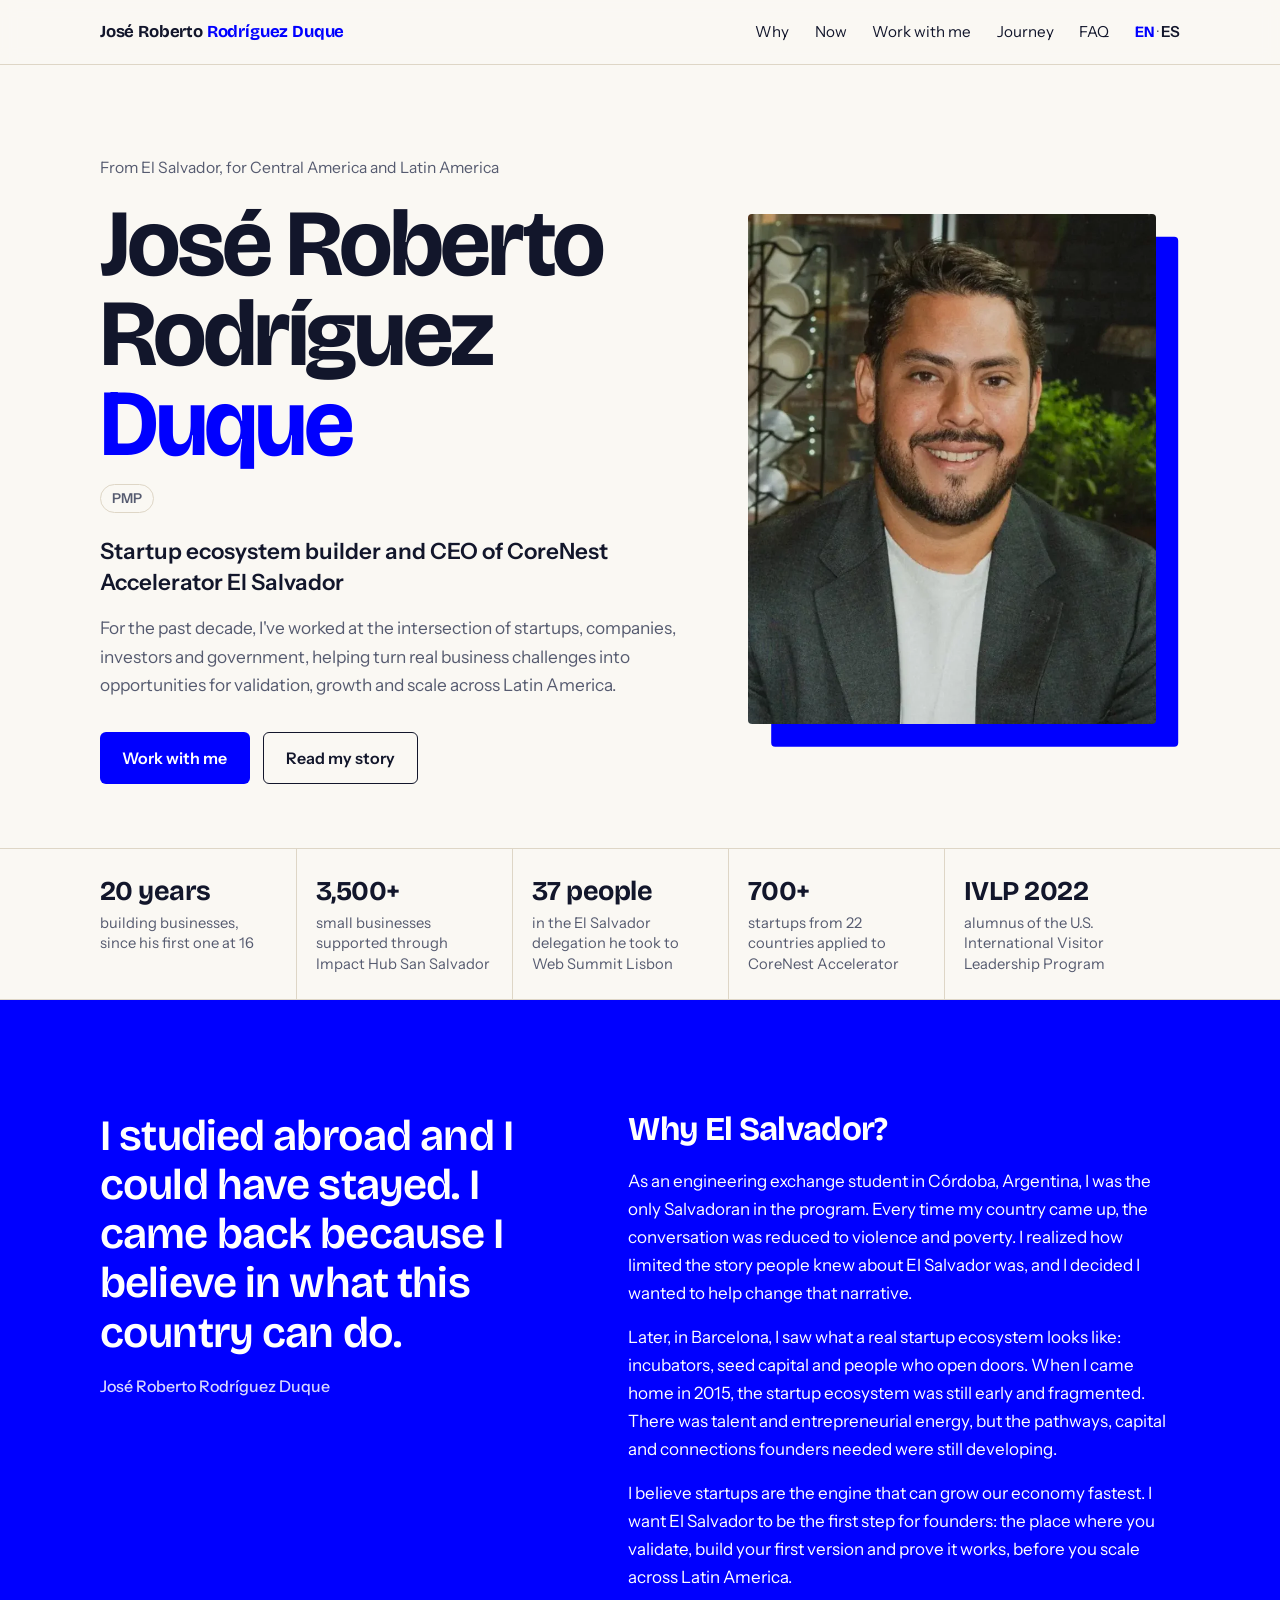
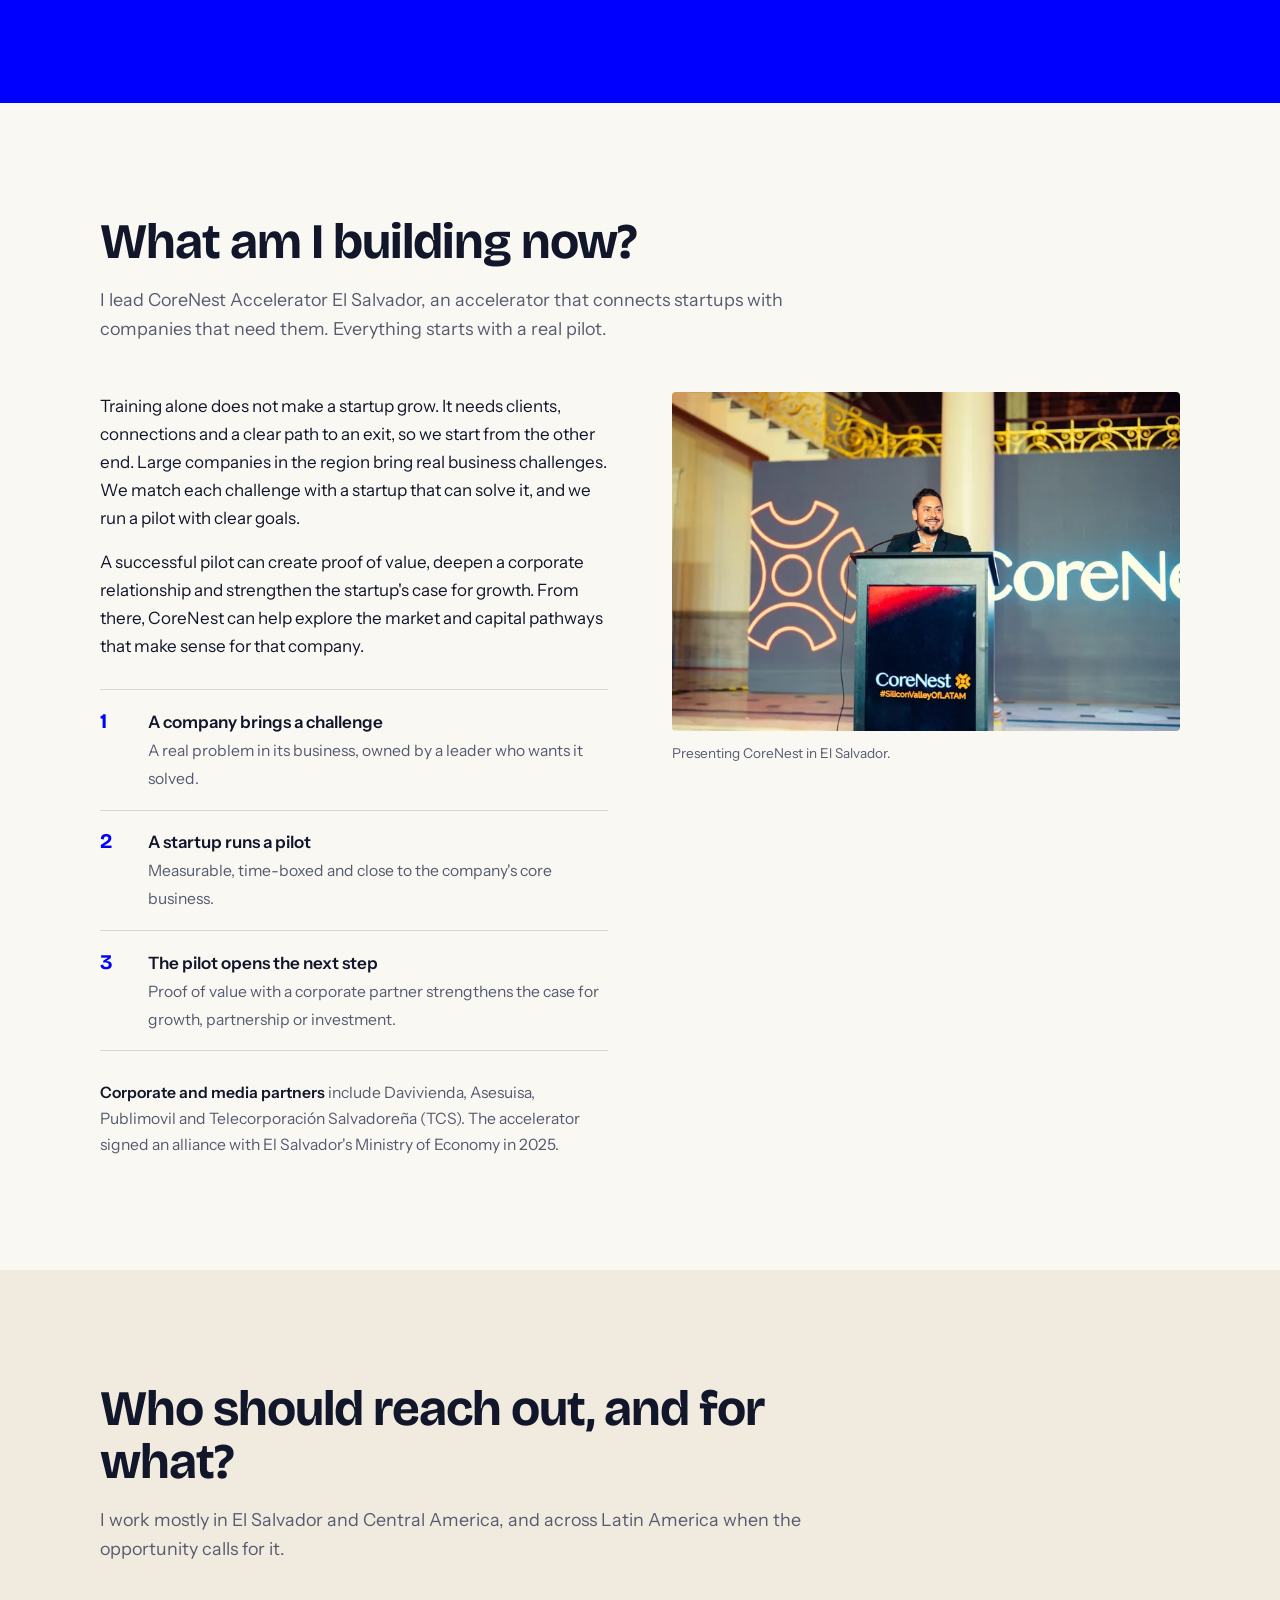
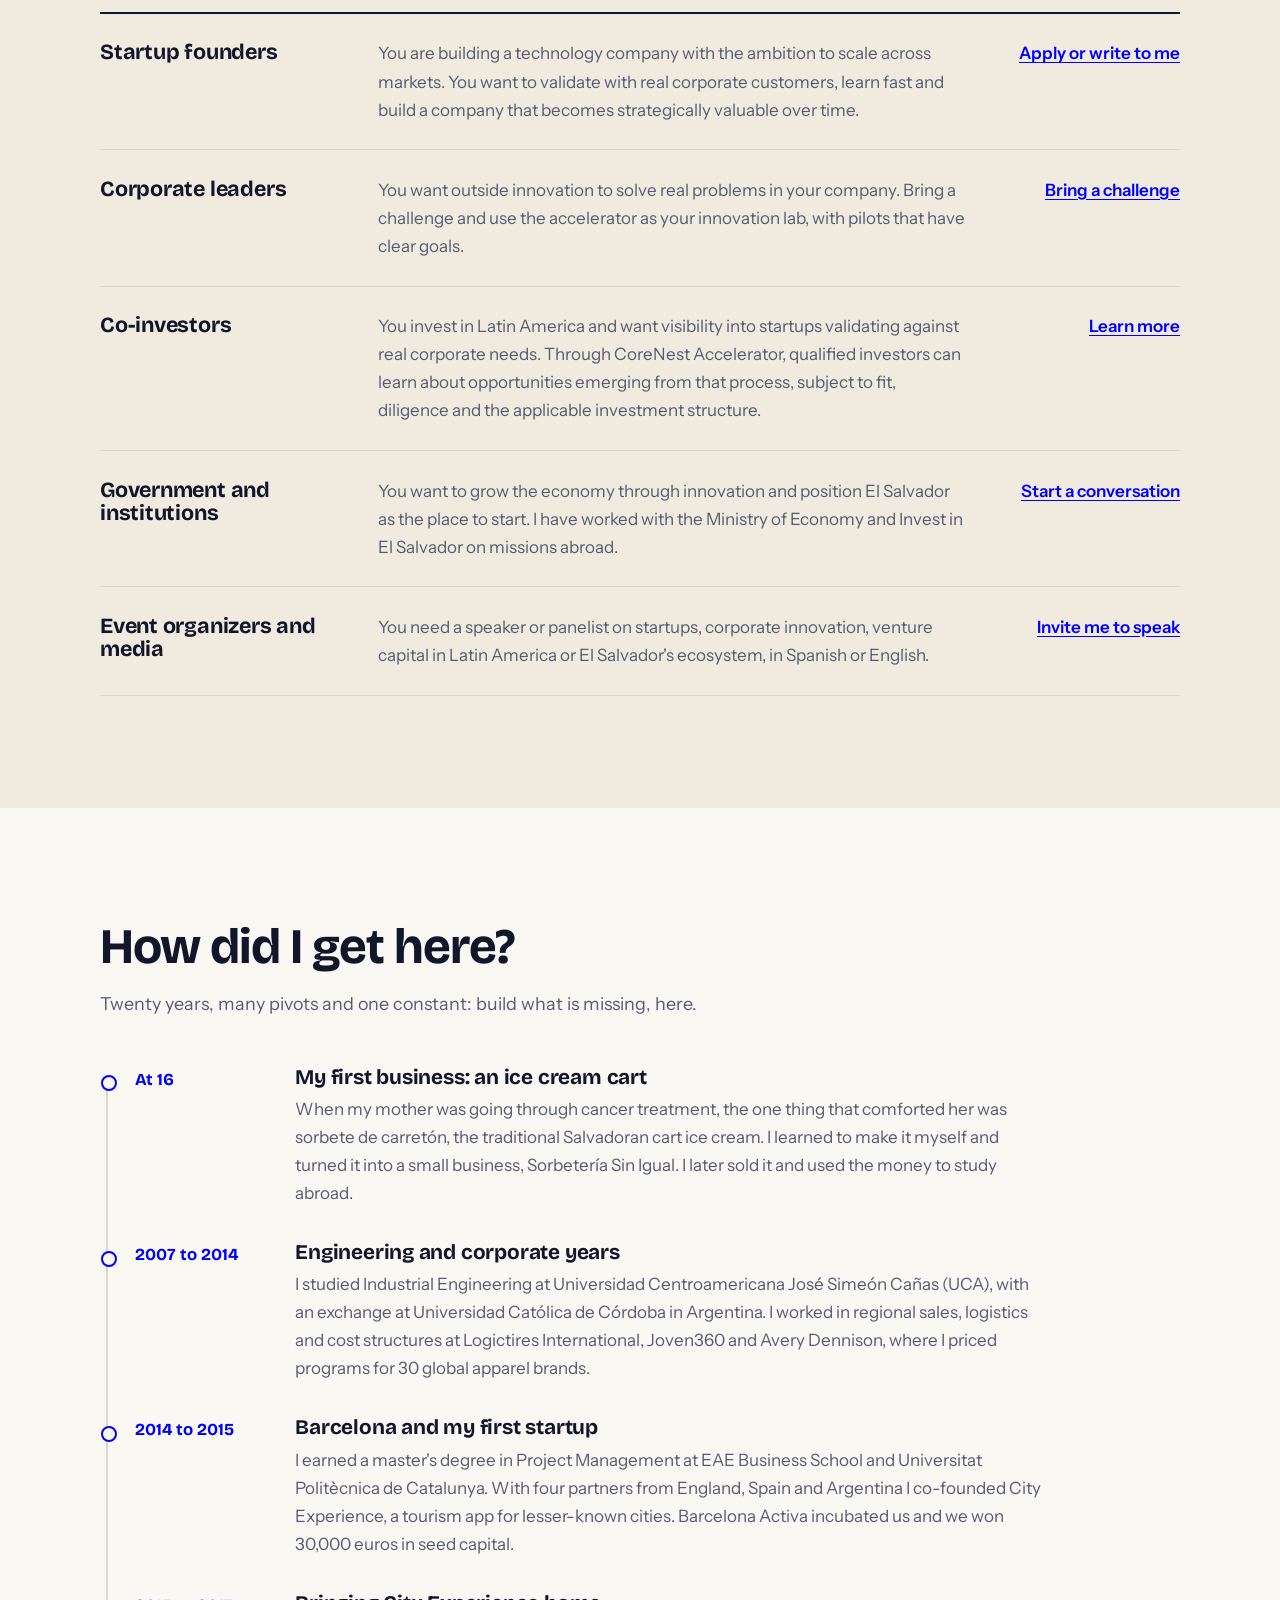
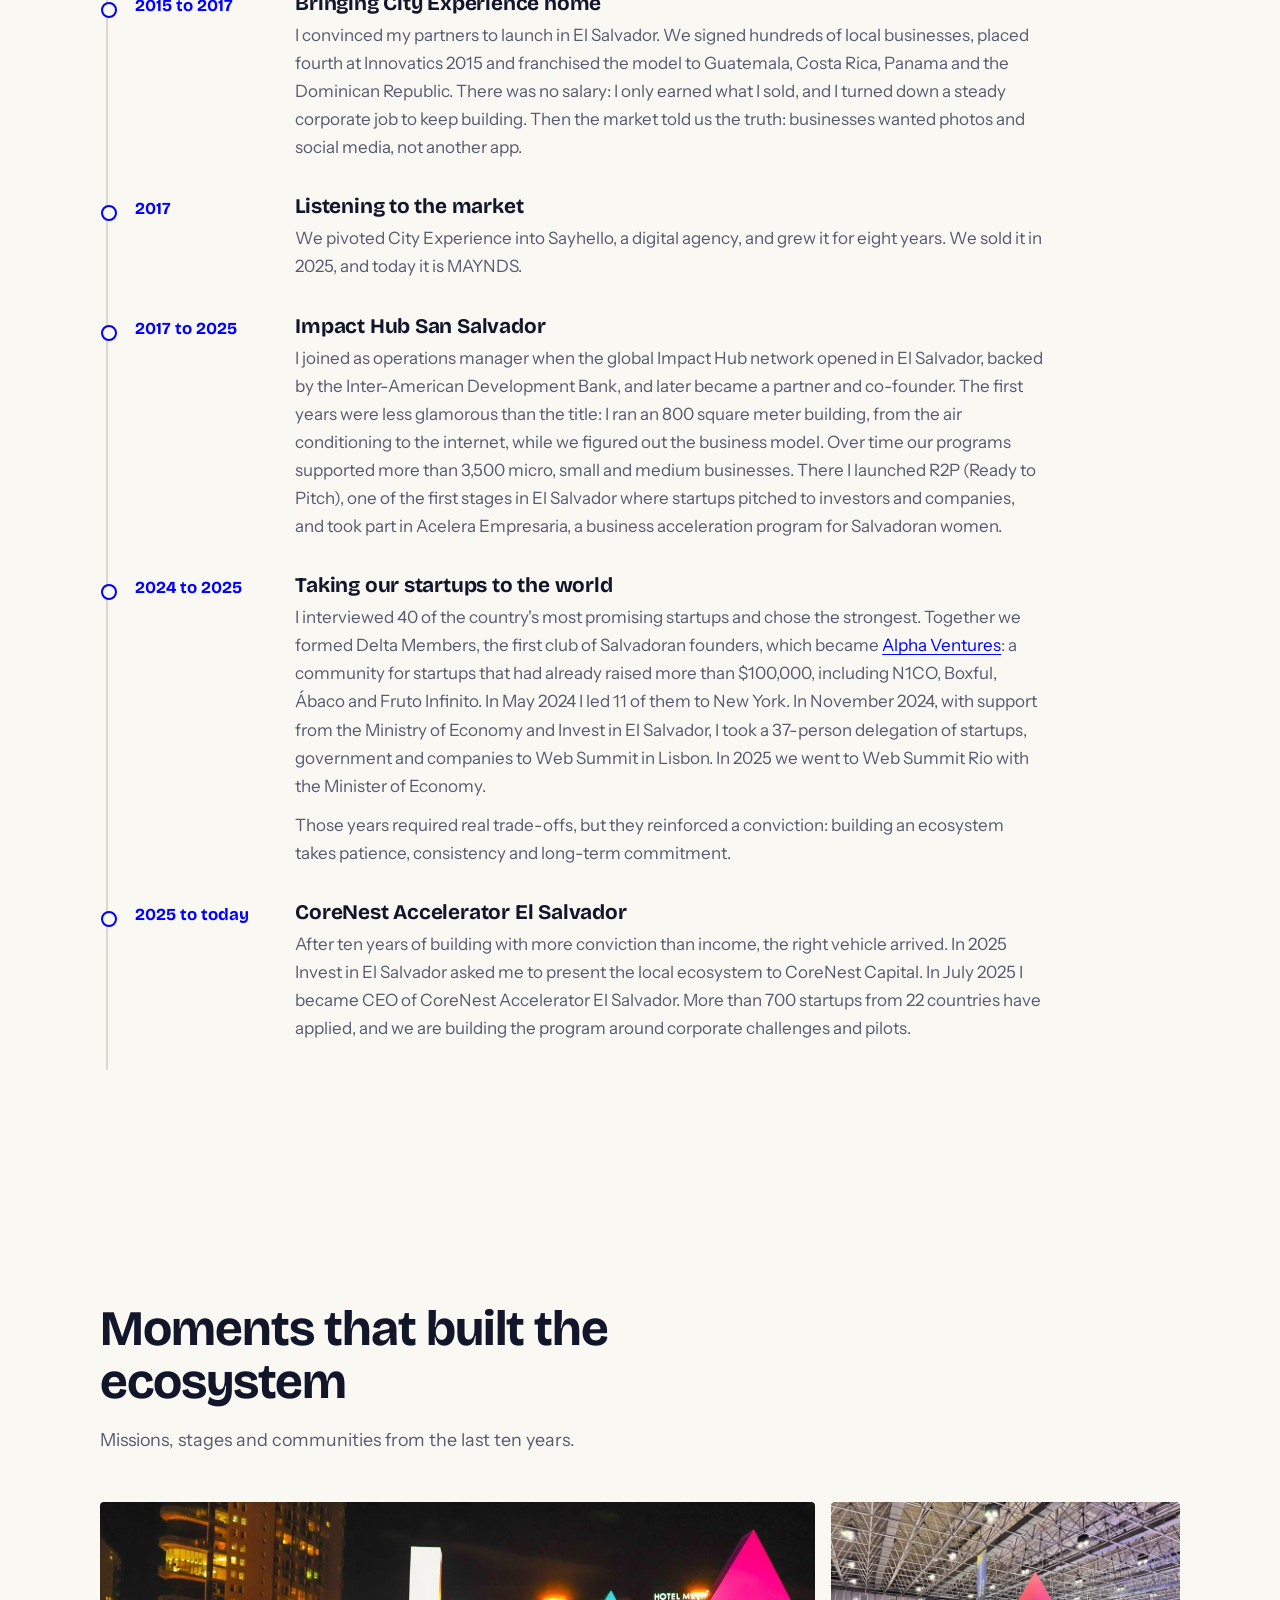
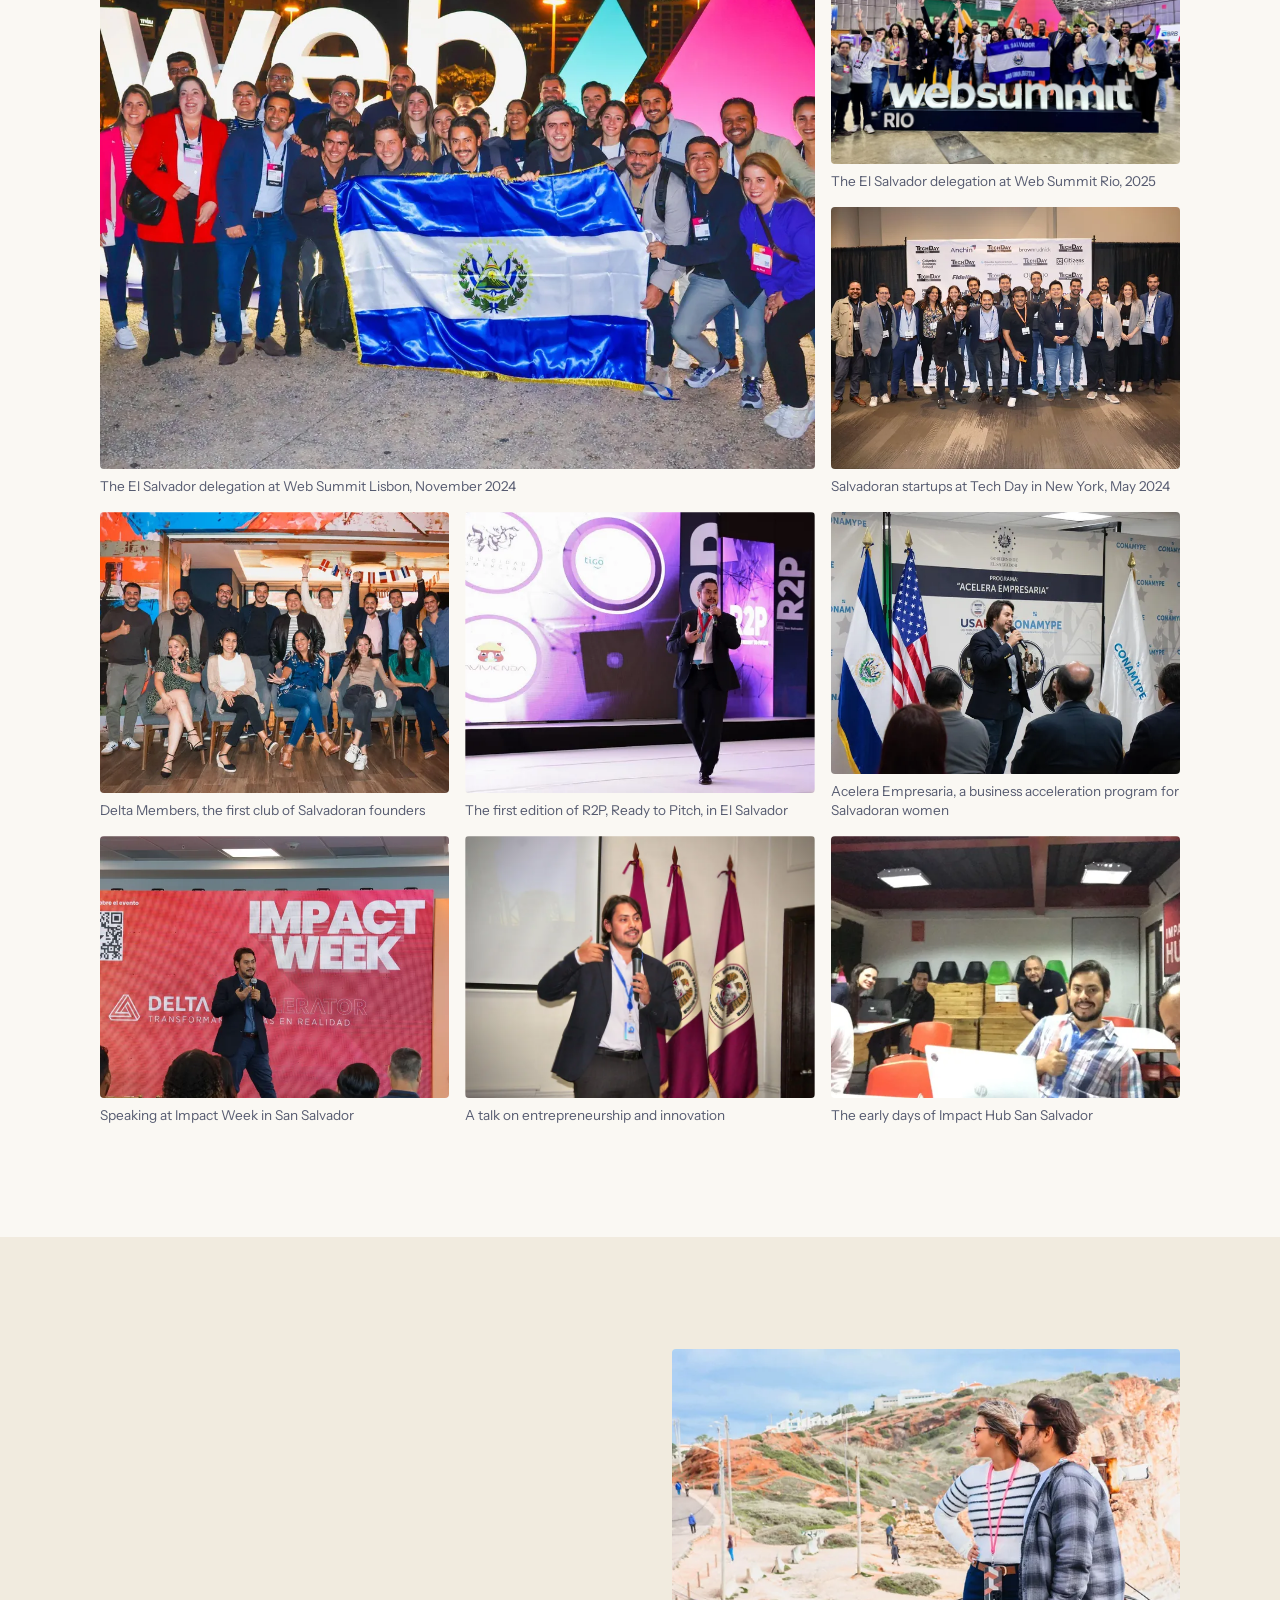
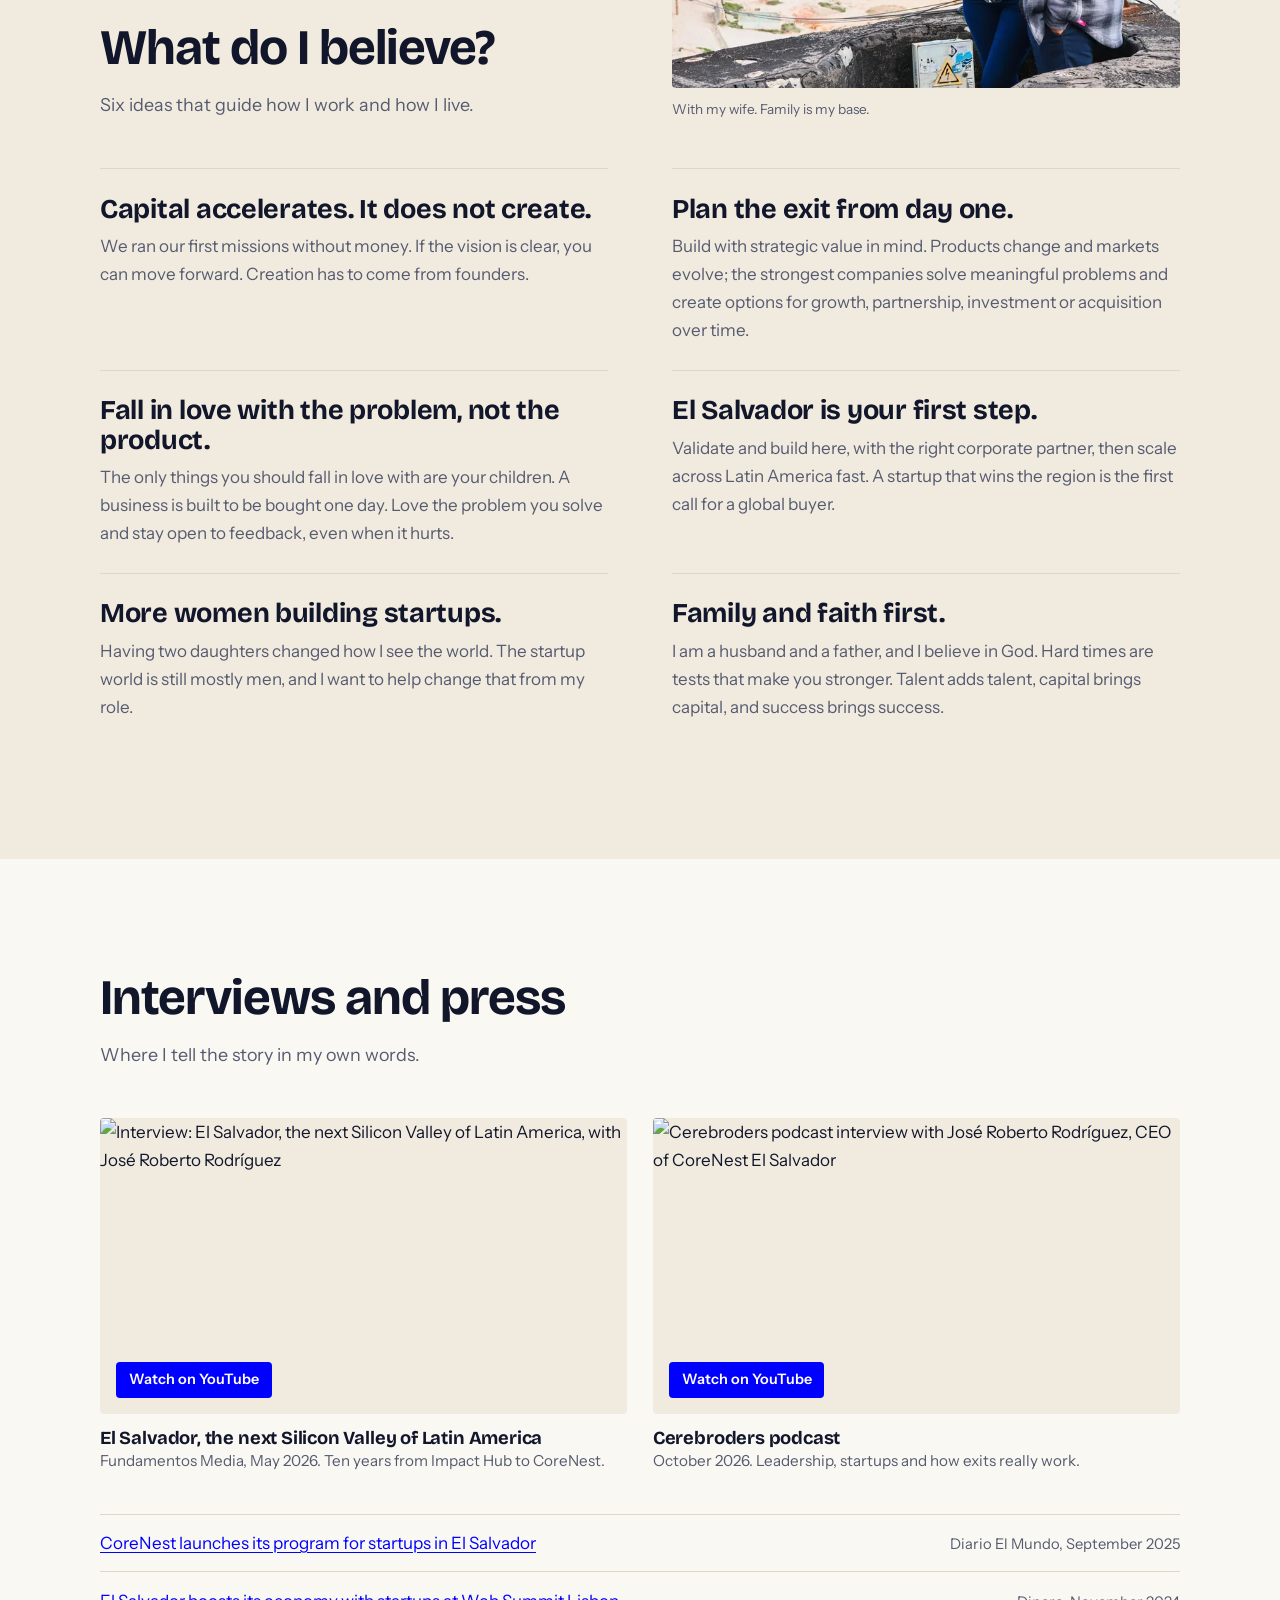
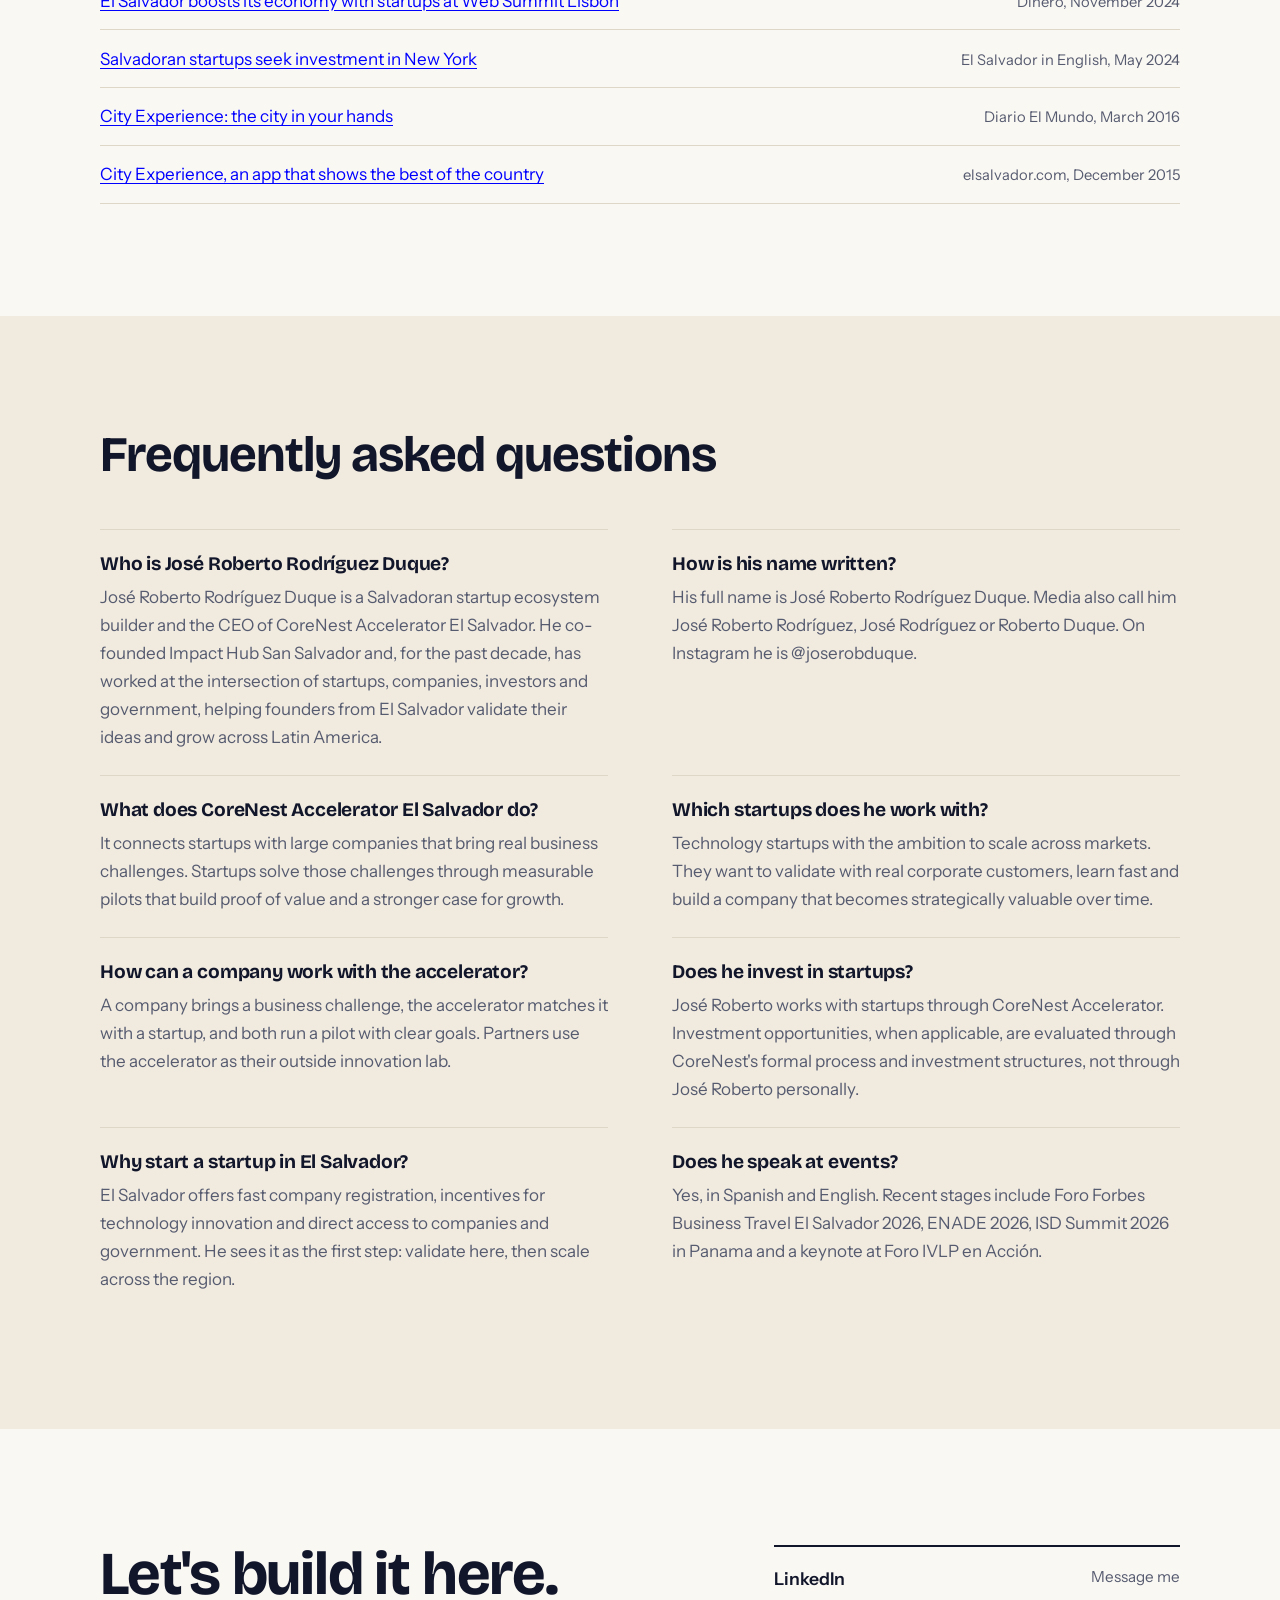
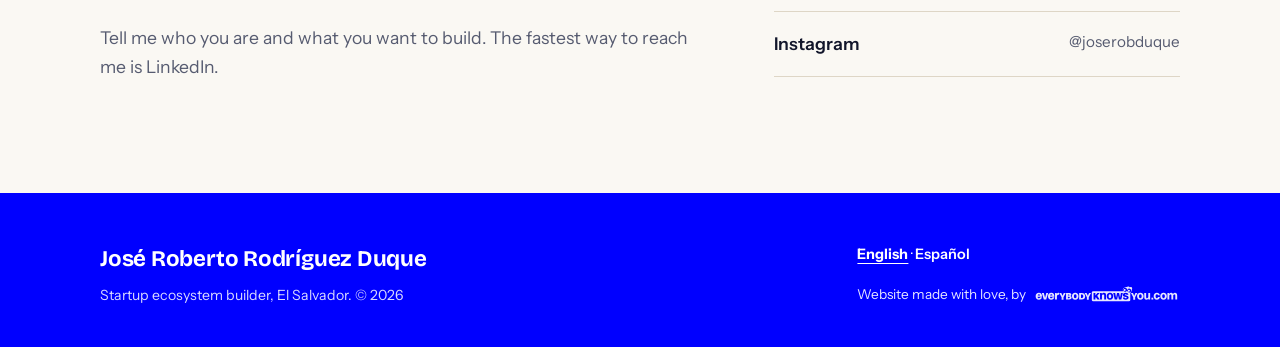
==== commit 6ae0db3d: "Apply content review Co-Authored-By: Claude Opus 5.5 <noreply@anthropic.com> Claude-Session: https:/" ====
--- a/index.html
+++ b/index.html
@@ -13,7 +13,7 @@
 <link rel="alternate" hreflang="es-SV" href="https://joserobertoduque.com/es/">
 <link rel="alternate" hreflang="x-default" href="https://joserobertoduque.com/">
 <meta property="og:title" content="José Roberto Rodríguez Duque, Startup Ecosystem Builder">
-<meta property="og:description" content="He connects founders, companies, investors and government so startups from El Salvador and Central America can grow fast and reach an exit.">
+<meta property="og:description" content="He works at the intersection of startups, companies, investors and government, helping turn real business challenges into growth across Latin America.">
 <meta property="og:type" content="profile">
 <meta property="og:url" content="https://joserobertoduque.com/">
 <meta property="og:image" content="https://joserobertoduque.com/assets/images/social-share/social-share-jose-roberto-rodriguez-duque-joserobertoduque.com.jpg">
@@ -25,7 +25,7 @@
 <meta property="og:locale:alternate" content="es_SV">
 <meta name="twitter:card" content="summary_large_image">
 <meta name="twitter:title" content="José Roberto Rodríguez Duque, Startup Ecosystem Builder">
-<meta name="twitter:description" content="He connects founders, companies, investors and government so startups from El Salvador and Central America can grow fast and reach an exit.">
+<meta name="twitter:description" content="He works at the intersection of startups, companies, investors and government, helping turn real business challenges into growth across Latin America.">
 <meta name="twitter:image" content="https://joserobertoduque.com/assets/images/social-share/social-share-jose-roberto-rodriguez-duque-joserobertoduque.com.jpg">
 <meta name="robots" content="index, follow, max-image-preview:large, max-snippet:-1, max-video-preview:-1">
 <meta name="author" content="José Roberto Rodríguez Duque">
@@ -136,14 +136,14 @@
      "@id": "https://joserobertoduque.com/#video-cerebroders"
     }
    ],
-   "description": "Salvadoran startup ecosystem builder and CEO of CoreNest Accelerator El Salvador. Co-founder of Impact Hub San Salvador. He connects founders, companies, investors and government so startups from El Salvador and Central America can grow fast, scale across Latin America and reach an exit.",
+   "description": "Salvadoran startup ecosystem builder and CEO of CoreNest Accelerator El Salvador. Co-founder of Impact Hub San Salvador. For the past decade he has worked at the intersection of startups, companies, investors and government, helping turn real business challenges into opportunities for validation, growth and scale across Latin America.",
    "disambiguatingDescription": "Salvadoran startup accelerator leader (CoreNest Accelerator El Salvador, Impact Hub San Salvador); not to be confused with other people named José Roberto Rodríguez."
   },
   {
    "@type": "ProfessionalService",
    "@id": "https://joserobertoduque.com/#service",
    "name": "José Roberto Rodríguez Duque",
-   "description": "Startup acceleration, corporate innovation through startup pilots, co-investment deal flow, ecosystem missions abroad and speaking, from El Salvador for Central America and Latin America.",
+   "description": "Startup acceleration, corporate innovation through startup pilots, investor visibility into validated startups, ecosystem missions abroad and speaking, from El Salvador for Central America and Latin America.",
    "url": "https://joserobertoduque.com/",
    "image": "https://joserobertoduque.com/assets/images/social-share/social-share-jose-roberto-rodriguez-duque-joserobertoduque.com.jpg",
    "founder": {
@@ -187,7 +187,7 @@
       "itemOffered": {
        "@type": "Service",
        "name": "Startup acceleration",
-       "description": "Acceleration for technology startups that want to grow fast across Latin America and reach an exit within about four years.",
+       "description": "For technology startups with the ambition to scale across markets: validate with real corporate customers, learn fast and build a company that becomes strategically valuable over time.",
        "provider": {
         "@id": "https://joserobertoduque.com/#person"
        }
@@ -208,8 +208,8 @@
       "@type": "Offer",
       "itemOffered": {
        "@type": "Service",
-       "name": "Co-investment in validated startups",
-       "description": "Deal flow for investors in Central America and Latin America: startups that completed a successful corporate pilot.",
+       "name": "Investor visibility",
+       "description": "Qualified investors in Latin America can learn about opportunities emerging from CoreNest Accelerator pilots, subject to fit, diligence and the applicable investment structure.",
        "provider": {
         "@id": "https://joserobertoduque.com/#person"
        }
@@ -283,7 +283,7 @@
      "name": "Who is José Roberto Rodríguez Duque?",
      "acceptedAnswer": {
       "@type": "Answer",
-      "text": "José Roberto Rodríguez Duque is a Salvadoran startup ecosystem builder and the CEO of CoreNest Accelerator El Salvador. He co-founded Impact Hub San Salvador, led startup delegations to New York, Web Summit Lisbon and Web Summit Rio, and has 20 years of experience building businesses."
+      "text": "José Roberto Rodríguez Duque is a Salvadoran startup ecosystem builder and the CEO of CoreNest Accelerator El Salvador. He co-founded Impact Hub San Salvador and, for the past decade, has worked at the intersection of startups, companies, investors and government, helping founders from El Salvador validate their ideas and grow across Latin America."
      }
     },
     {
@@ -299,7 +299,7 @@
      "name": "What does CoreNest Accelerator El Salvador do?",
      "acceptedAnswer": {
       "@type": "Answer",
-      "text": "It connects startups with large companies that bring real business challenges. Startups solve those challenges through measurable pilots, and investment comes after a pilot succeeds, through co-investment with regional investors."
+      "text": "It connects startups with large companies that bring real business challenges. Startups solve those challenges through measurable pilots that build proof of value and a stronger case for growth."
      }
     },
     {
@@ -307,7 +307,7 @@
      "name": "Which startups does he work with?",
      "acceptedAnswer": {
       "@type": "Answer",
-      "text": "Technology startups that want to grow fast across Latin America and sell their company within about four years. He does not run an incubator for traditional small businesses or early ideas."
+      "text": "Technology startups with the ambition to scale across markets. They want to validate with real corporate customers, learn fast and build a company that becomes strategically valuable over time."
      }
     },
     {
@@ -323,7 +323,7 @@
      "name": "Does he invest in startups?",
      "acceptedAnswer": {
       "@type": "Answer",
-      "text": "Investment follows results. When a startup completes a successful corporate pilot, the accelerator opens an investment vehicle and invites co-investors from Central America and Latin America."
+      "text": "José Roberto works with startups through CoreNest Accelerator. Investment opportunities, when applicable, are evaluated through CoreNest's formal process and investment structures, not through José Roberto personally."
      }
     },
     {
@@ -405,7 +405,7 @@
       <h1 id="hero-name"><span class="l">José Roberto </span><span class="l">Rodríguez </span><span class="l">Duque</span></h1>
       <span class="cred" title="Project Management Professional">PMP</span>
       <h2>Startup ecosystem builder and CEO of CoreNest Accelerator El Salvador</h2>
-      <p class="lede">For ten years I have been connecting founders, companies, investors and government so that startups from El Salvador and Central America can grow fast, scale across Latin America and reach an exit.</p>
+      <p class="lede">For the past decade, I've worked at the intersection of startups, companies, investors and government, helping turn real business challenges into opportunities for validation, growth and scale across Latin America.</p>
       <div class="actions">
         <a class="btn btn-primary" href="#work-with-me">Work with me</a>
         <a class="btn btn-ghost" href="#journey">Read my story</a>
@@ -440,8 +440,8 @@
     </blockquote>
     <div>
       <h2 id="why-title">Why El Salvador?</h2>
-      <p>As an engineering exchange student in Córdoba, Argentina, I was the only Salvadoran in the program. Every time my country came up, people talked about gangs and poverty. I felt ashamed of something I did not control, and I decided I would help change how the world sees El Salvador.</p>
-      <p>Later, in Barcelona, I saw what a real startup ecosystem looks like: incubators, seed capital and people who open doors. When I came home in 2015, none of that existed here. That gap became my life's work.</p>
+      <p>As an engineering exchange student in Córdoba, Argentina, I was the only Salvadoran in the program. Every time my country came up, the conversation was reduced to violence and poverty. I realized how limited the story people knew about El Salvador was, and I decided I wanted to help change that narrative.</p>
+      <p>Later, in Barcelona, I saw what a real startup ecosystem looks like: incubators, seed capital and people who open doors. When I came home in 2015, the startup ecosystem was still early and fragmented. There was talent and entrepreneurial energy, but the pathways, capital and connections founders needed were still developing.</p>
       <p>I believe startups are the engine that can grow our economy fastest. I want El Salvador to be the first step for founders: the place where you validate, build your first version and prove it works, before you scale across Latin America.</p>
     </div>
   </div>
@@ -451,16 +451,16 @@
   <div class="wrap">
     <div class="section-head">
       <h2 id="now-title">What am I building now?</h2>
-      <p>I lead CoreNest Accelerator El Salvador, an accelerator that connects startups with companies that need them. Investment comes as the result of a real pilot, not as the starting point.</p>
+      <p>I lead CoreNest Accelerator El Salvador, an accelerator that connects startups with companies that need them. Everything starts with a real pilot.</p>
     </div>
     <div class="now-grid">
       <div>
         <p>Training alone does not make a startup grow. It needs clients, connections and a clear path to an exit, so we start from the other end. Large companies in the region bring real business challenges. We match each challenge with a startup that can solve it, and we run a pilot with clear goals.</p>
-        <p>When the pilot works, the startup has a paying corporate client, proof of value and a much stronger case for investors. That is when we open an investment vehicle and invite co-investors.</p>
+        <p>A successful pilot can create proof of value, deepen a corporate relationship and strengthen the startup's case for growth. From there, CoreNest can help explore the market and capital pathways that make sense for that company.</p>
         <ol class="steps">
           <li><div><b>A company brings a challenge</b><span>A real problem in its business, owned by a leader who wants it solved.</span></div></li>
           <li><div><b>A startup runs a pilot</b><span>Measurable, time-boxed and close to the company's core business.</span></div></li>
-          <li><div><b>Investment follows the result</b><span>Co-investors put money into startups that already proved value with a corporate partner.</span></div></li>
+          <li><div><b>The pilot opens the next step</b><span>Proof of value with a corporate partner strengthens the case for growth, partnership or investment.</span></div></li>
         </ol>
         <p class="partners"><strong>Corporate and media partners</strong> include Davivienda, Asesuisa, Publimovil and Telecorporación Salvadoreña (TCS). The accelerator signed an alliance with El Salvador's Ministry of Economy in 2025.</p>
       </div>
@@ -481,7 +481,7 @@
     <ul class="who">
       <li>
         <h3>Startup founders</h3>
-        <p>You are building to grow fast and sell your company within about four years. You want corporate clients, regional expansion and the right investors. I am not an incubator: I work with founders who already know what a startup is.</p>
+        <p>You are building a technology company with the ambition to scale across markets. You want to validate with real corporate customers, learn fast and build a company that becomes strategically valuable over time.</p>
         <a href="#contact">Apply or write to me</a>
       </li>
       <li>
@@ -491,8 +491,8 @@
       </li>
       <li>
         <h3>Co-investors</h3>
-        <p>You invest in Central America or Latin America and want startups that already proved value with a corporate partner. I share deals that come out of successful pilots.</p>
-        <a href="#contact">See deal flow</a>
+        <p>You invest in Latin America and want visibility into startups validating against real corporate needs. Through CoreNest Accelerator, qualified investors can learn about opportunities emerging from that process, subject to fit, diligence and the applicable investment structure.</p>
+        <a href="#contact">Learn more</a>
       </li>
       <li>
         <h3>Government and institutions</h3>
@@ -562,7 +562,7 @@
         <div>
           <h3>Taking our startups to the world</h3>
           <p>I interviewed 40 of the country's most promising startups and chose the strongest. Together we formed Delta Members, the first club of Salvadoran founders, which became <a href="https://sansalvador.impacthub.net/alpha-ventures" target="_blank" rel="noopener">Alpha Ventures</a>: a community for startups that had already raised more than $100,000, including N1CO, Boxful, Ábaco and Fruto Infinito. In May 2024 I led 11 of them to New York. In November 2024, with support from the Ministry of Economy and Invest in El Salvador, I took a 37-person delegation of startups, government and companies to Web Summit in Lisbon. In 2025 we went to Web Summit Rio with the Minister of Economy.</p>
-          <p>Those missions were some of the proudest moments of my life, but they paid very little. The startups paid a small membership and I did not yet know how to take equity instead of cash. For a year and a half my wife, our two daughters and I lived with my parents so I could keep going. Everything in life is a balance.</p>
+          <p>Those years required real trade-offs, but they reinforced a conviction: building an ecosystem takes patience, consistency and long-term commitment.</p>
         </div>
       </li>
       <li>
@@ -612,7 +612,7 @@
       </div>
       <div class="belief">
         <h3>Plan the exit from day one.</h3>
-        <p>A startup is a capital business. If you do not know who could buy your company one day, you do not have a strategy yet.</p>
+        <p>Build with strategic value in mind. Products change and markets evolve; the strongest companies solve meaningful problems and create options for growth, partnership, investment or acquisition over time.</p>
       </div>
       <div class="belief">
         <h3>Fall in love with the problem, not the product.</h3>
@@ -670,7 +670,7 @@
     <div class="faq-list">
       <div class="faq-item">
         <h3>Who is José Roberto Rodríguez Duque?</h3>
-        <p>José Roberto Rodríguez Duque is a Salvadoran startup ecosystem builder and the CEO of CoreNest Accelerator El Salvador. He co-founded Impact Hub San Salvador, led startup delegations to New York, Web Summit Lisbon and Web Summit Rio, and has 20 years of experience building businesses.</p>
+        <p>José Roberto Rodríguez Duque is a Salvadoran startup ecosystem builder and the CEO of CoreNest Accelerator El Salvador. He co-founded Impact Hub San Salvador and, for the past decade, has worked at the intersection of startups, companies, investors and government, helping founders from El Salvador validate their ideas and grow across Latin America.</p>
       </div>
       <div class="faq-item">
         <h3>How is his name written?</h3>
@@ -678,11 +678,11 @@
       </div>
       <div class="faq-item">
         <h3>What does CoreNest Accelerator El Salvador do?</h3>
-        <p>It connects startups with large companies that bring real business challenges. Startups solve those challenges through measurable pilots, and investment comes after a pilot succeeds, through co-investment with regional investors.</p>
+        <p>It connects startups with large companies that bring real business challenges. Startups solve those challenges through measurable pilots that build proof of value and a stronger case for growth.</p>
       </div>
       <div class="faq-item">
         <h3>Which startups does he work with?</h3>
-        <p>Technology startups that want to grow fast across Latin America and sell their company within about four years. He does not run an incubator for traditional small businesses or early ideas.</p>
+        <p>Technology startups with the ambition to scale across markets. They want to validate with real corporate customers, learn fast and build a company that becomes strategically valuable over time.</p>
       </div>
       <div class="faq-item">
         <h3>How can a company work with the accelerator?</h3>
@@ -690,7 +690,7 @@
       </div>
       <div class="faq-item">
         <h3>Does he invest in startups?</h3>
-        <p>Investment follows results. When a startup completes a successful corporate pilot, the accelerator opens an investment vehicle and invites co-investors from Central America and Latin America.</p>
+        <p>José Roberto works with startups through CoreNest Accelerator. Investment opportunities, when applicable, are evaluated through CoreNest's formal process and investment structures, not through José Roberto personally.</p>
       </div>
       <div class="faq-item">
         <h3>Why start a startup in El Salvador?</h3>
--- a/assets/css/styles.css
+++ b/assets/css/styles.css
@@ -204,6 +204,7 @@
 
 /* The quote on the blue band rises further and slower */
 .motion .why blockquote{transform:translateY(48px);transition-duration:1s,1.2s}
+.motion .why blockquote.in{transform:none}
 /* Journey steps slide in from the line */
 .motion .timeline li{transform:translateX(-18px)}
 .motion .timeline li.in{transform:none}
@@ -226,6 +227,7 @@
 
 /* Portrait: the blue block drifts a little against the photo */
 .portrait::before{transform:translate(calc(var(--shift,0px) * -1),var(--shift,0px));transition:transform .1s linear}
+@media (max-width:860px){.portrait::before{transform:none}}
 
 /* Reading progress bar and header shadow */
 .scroll-progress{position:fixed;top:0;left:0;right:0;height:3px;background:var(--accent);transform-origin:left;transform:scaleX(0);z-index:30;pointer-events:none}
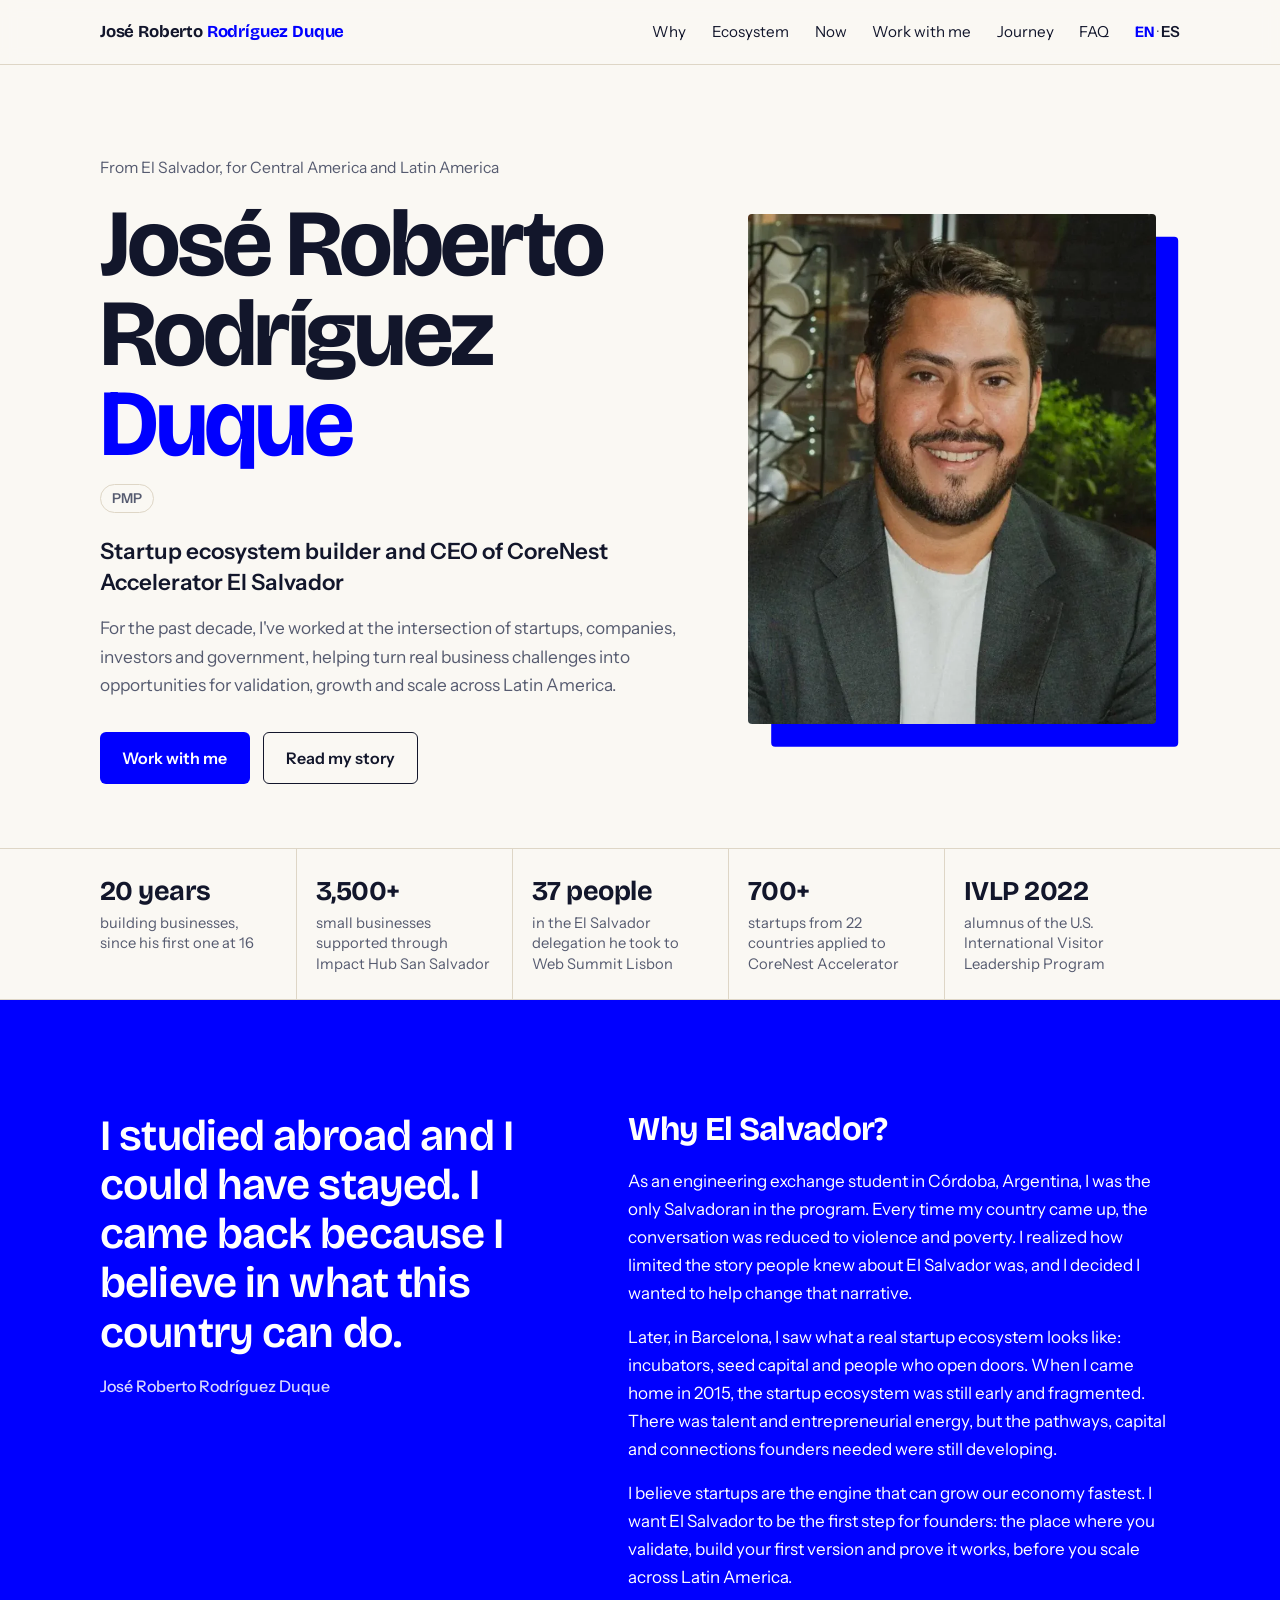
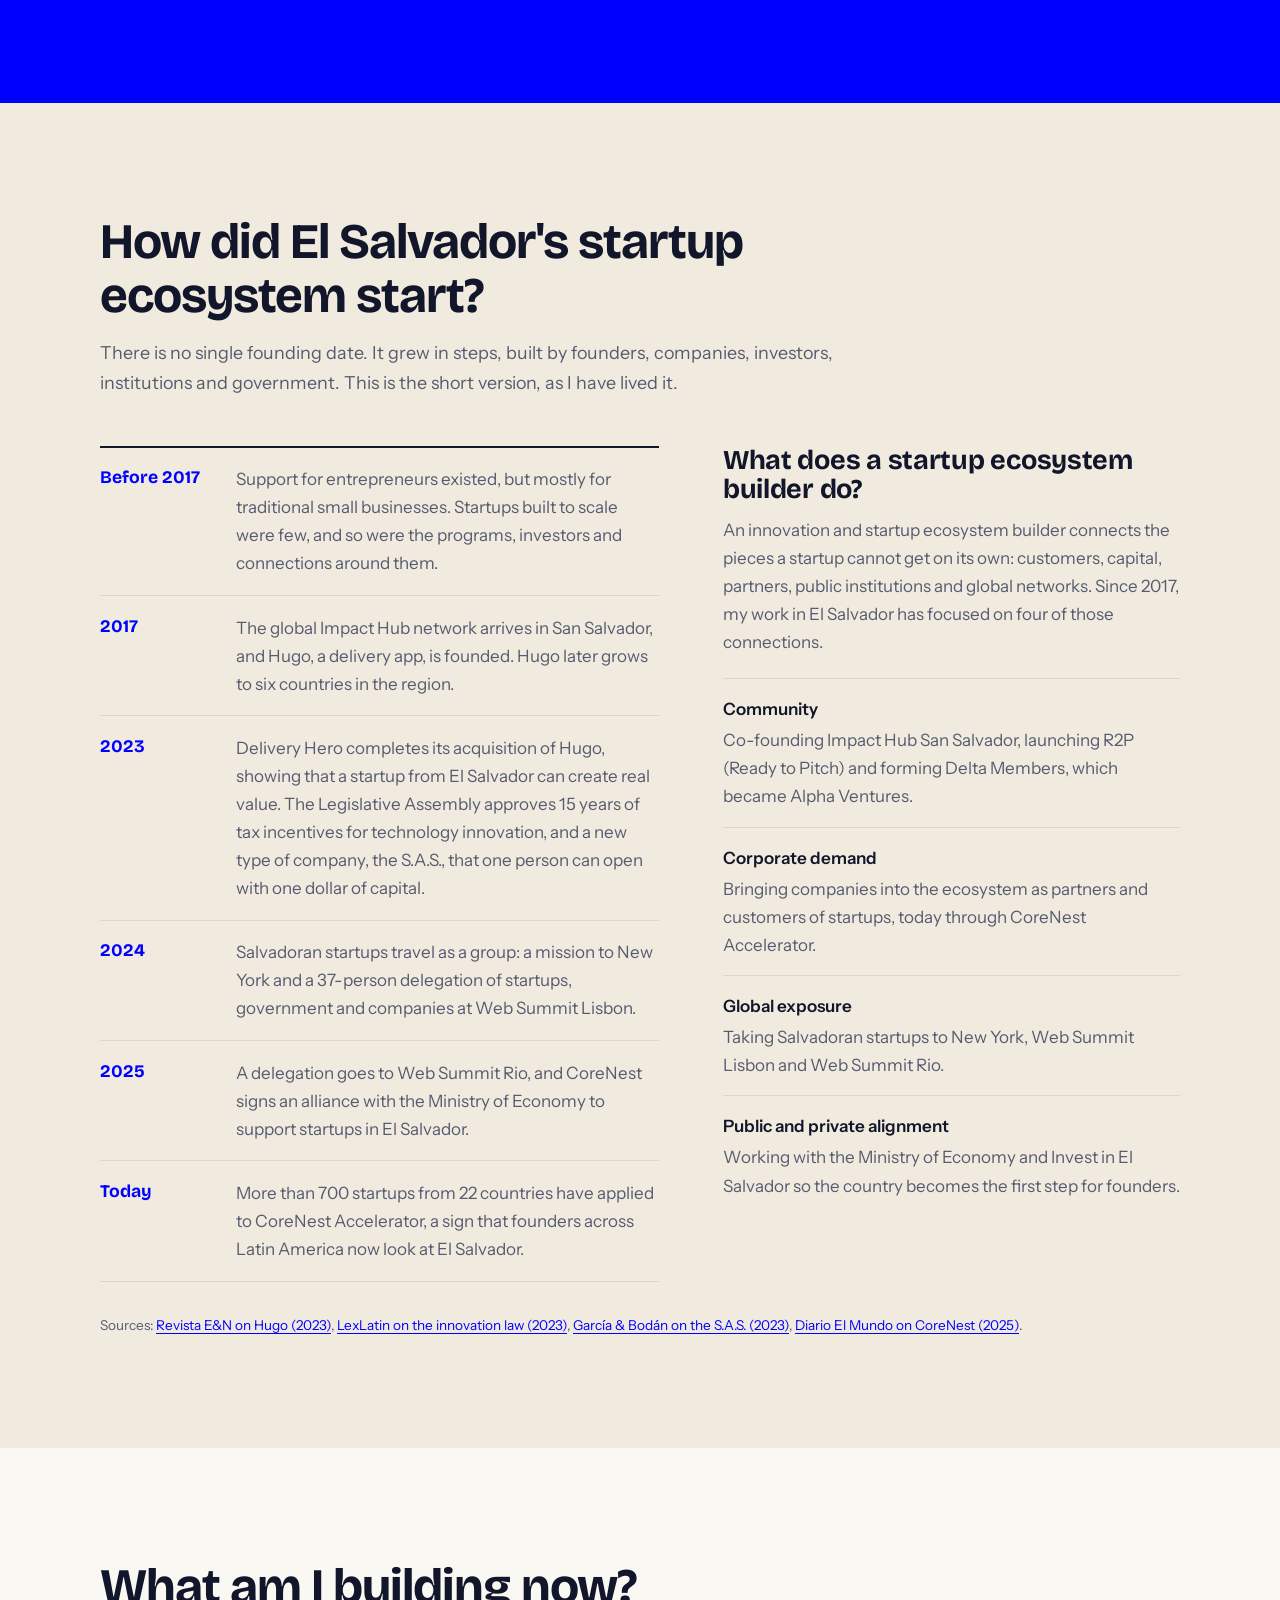
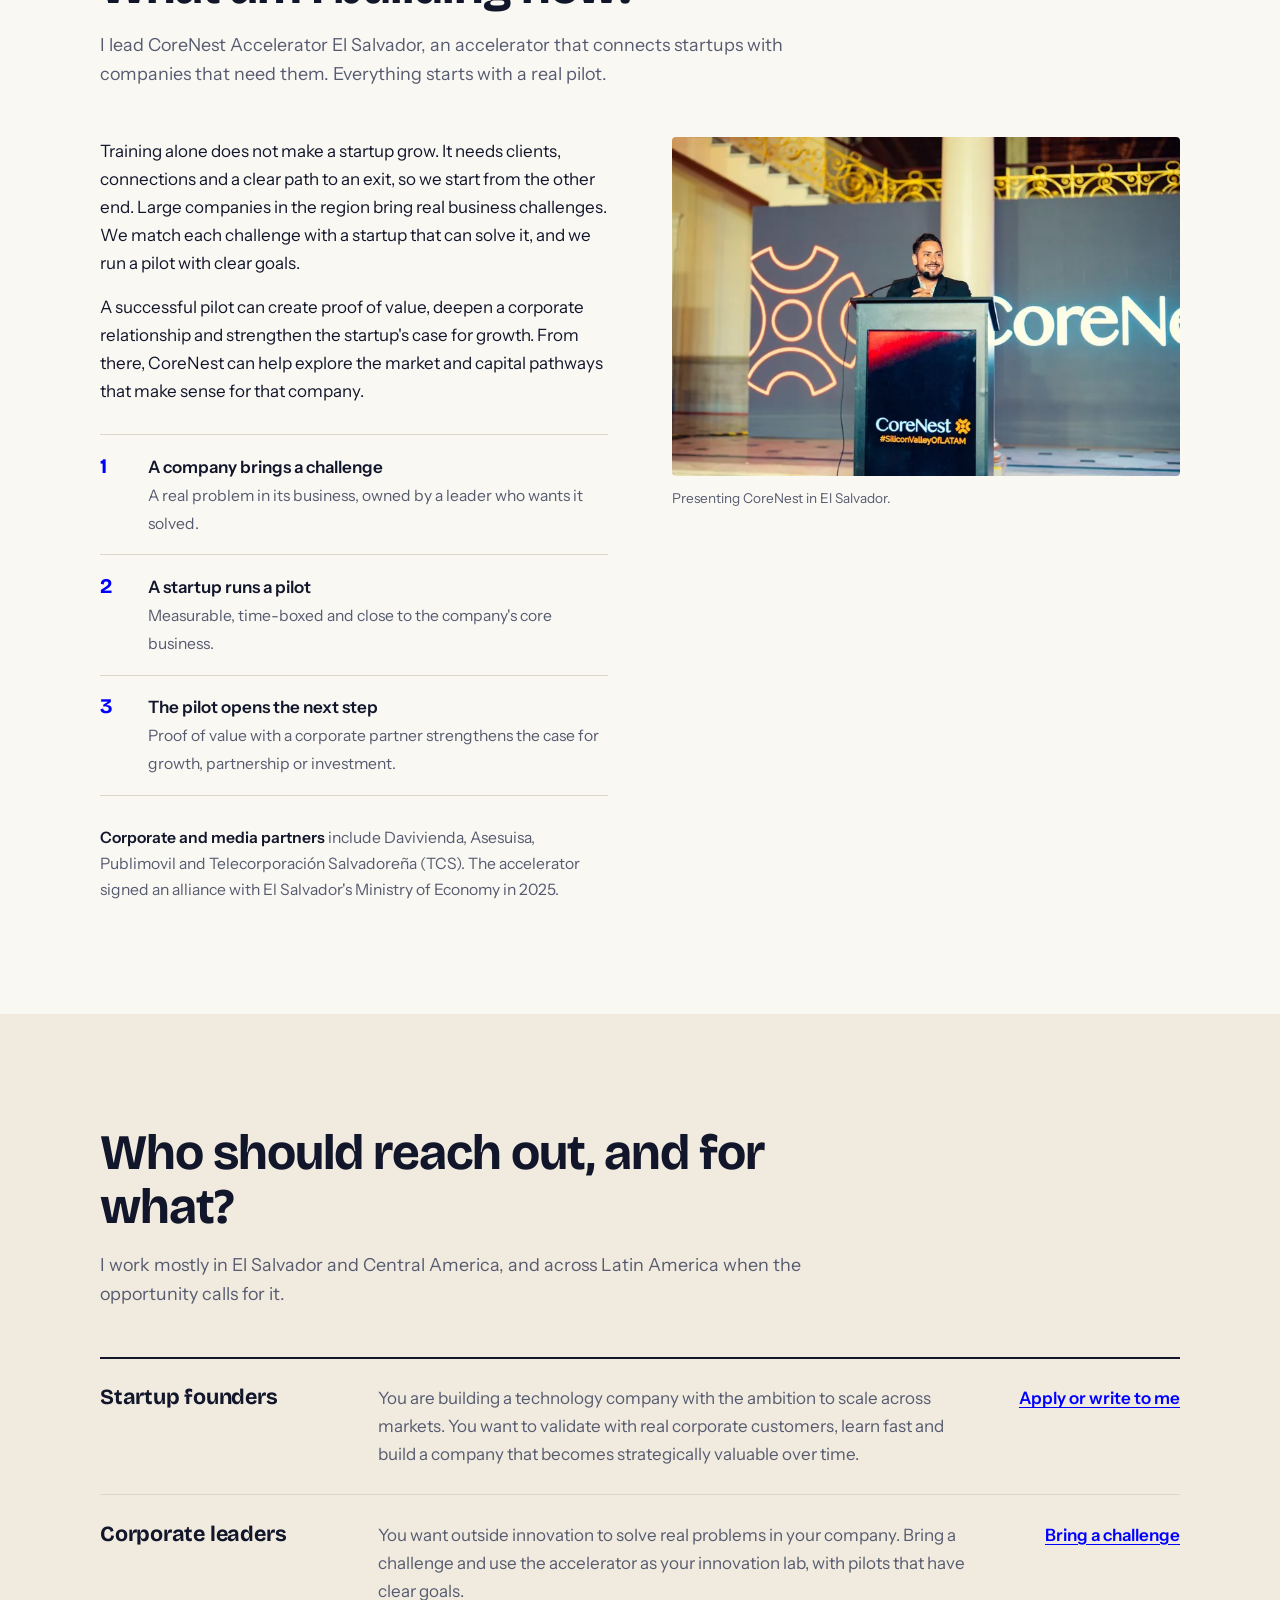
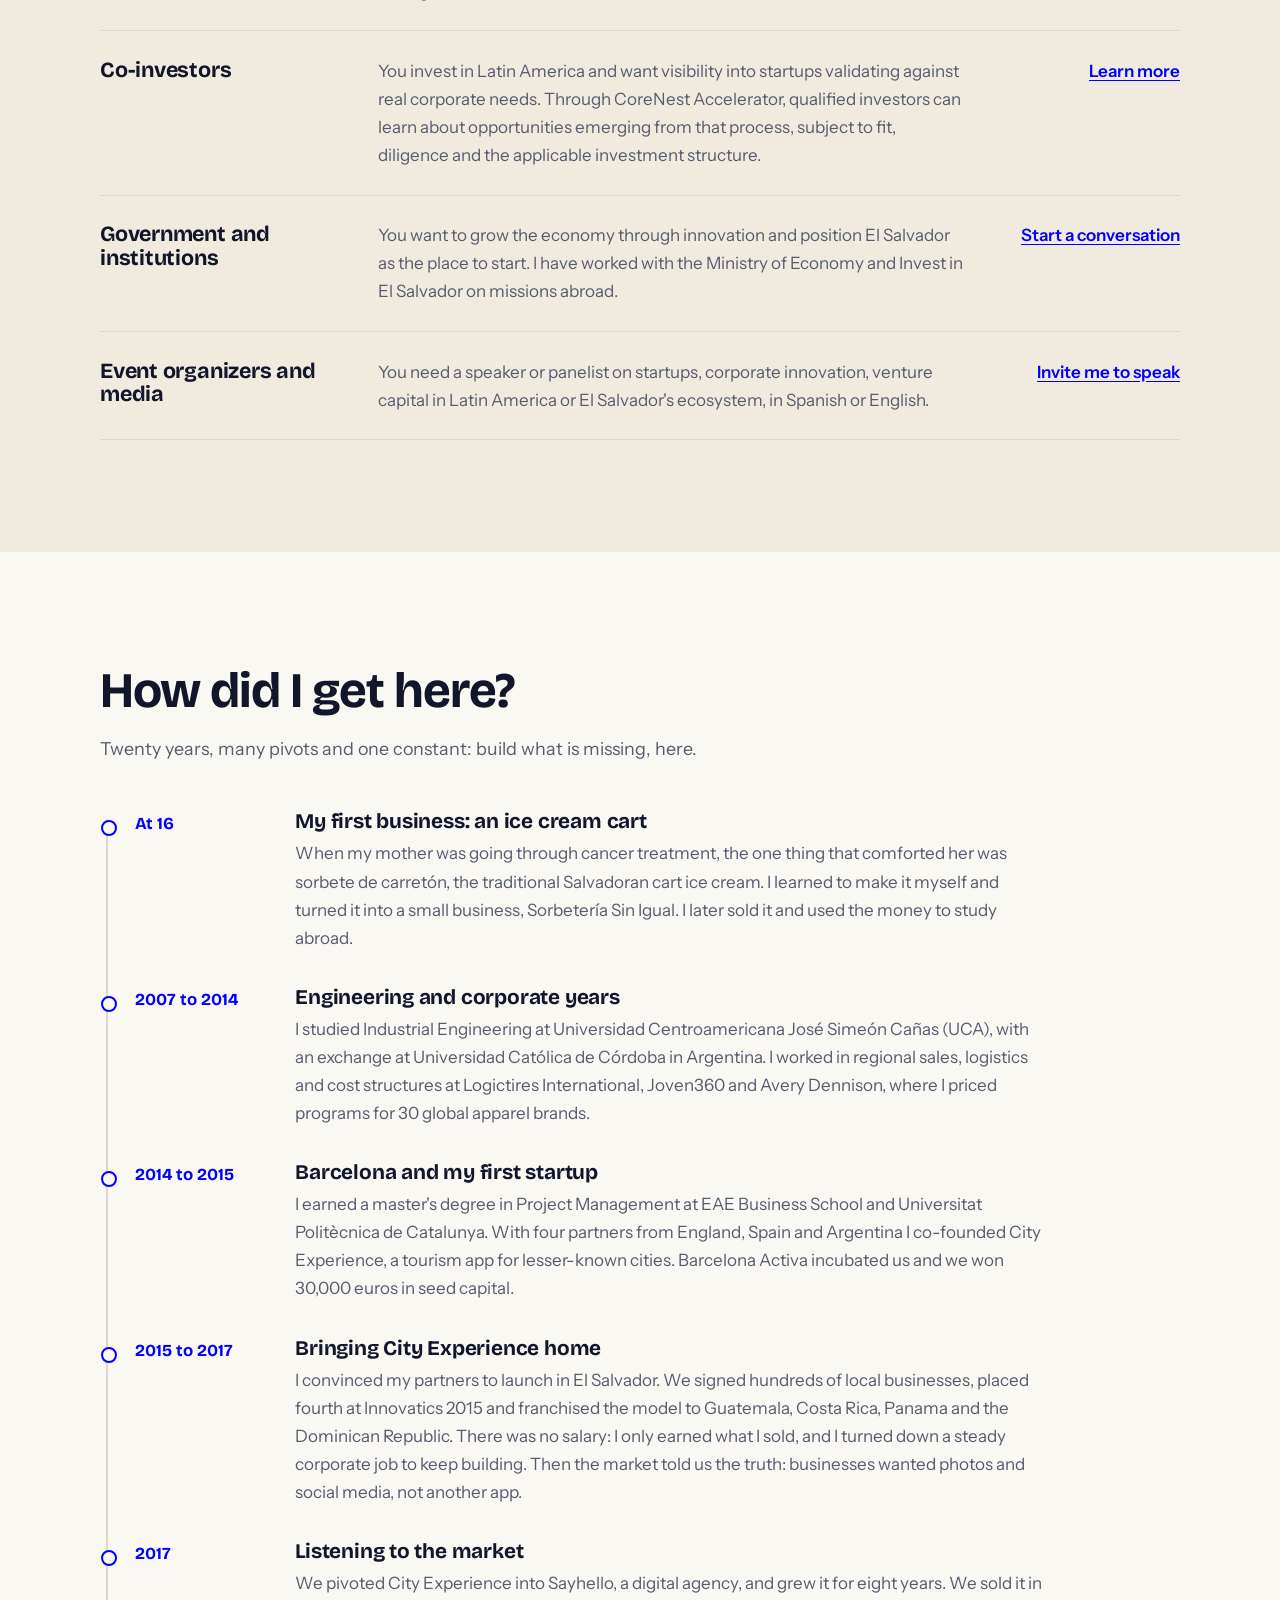
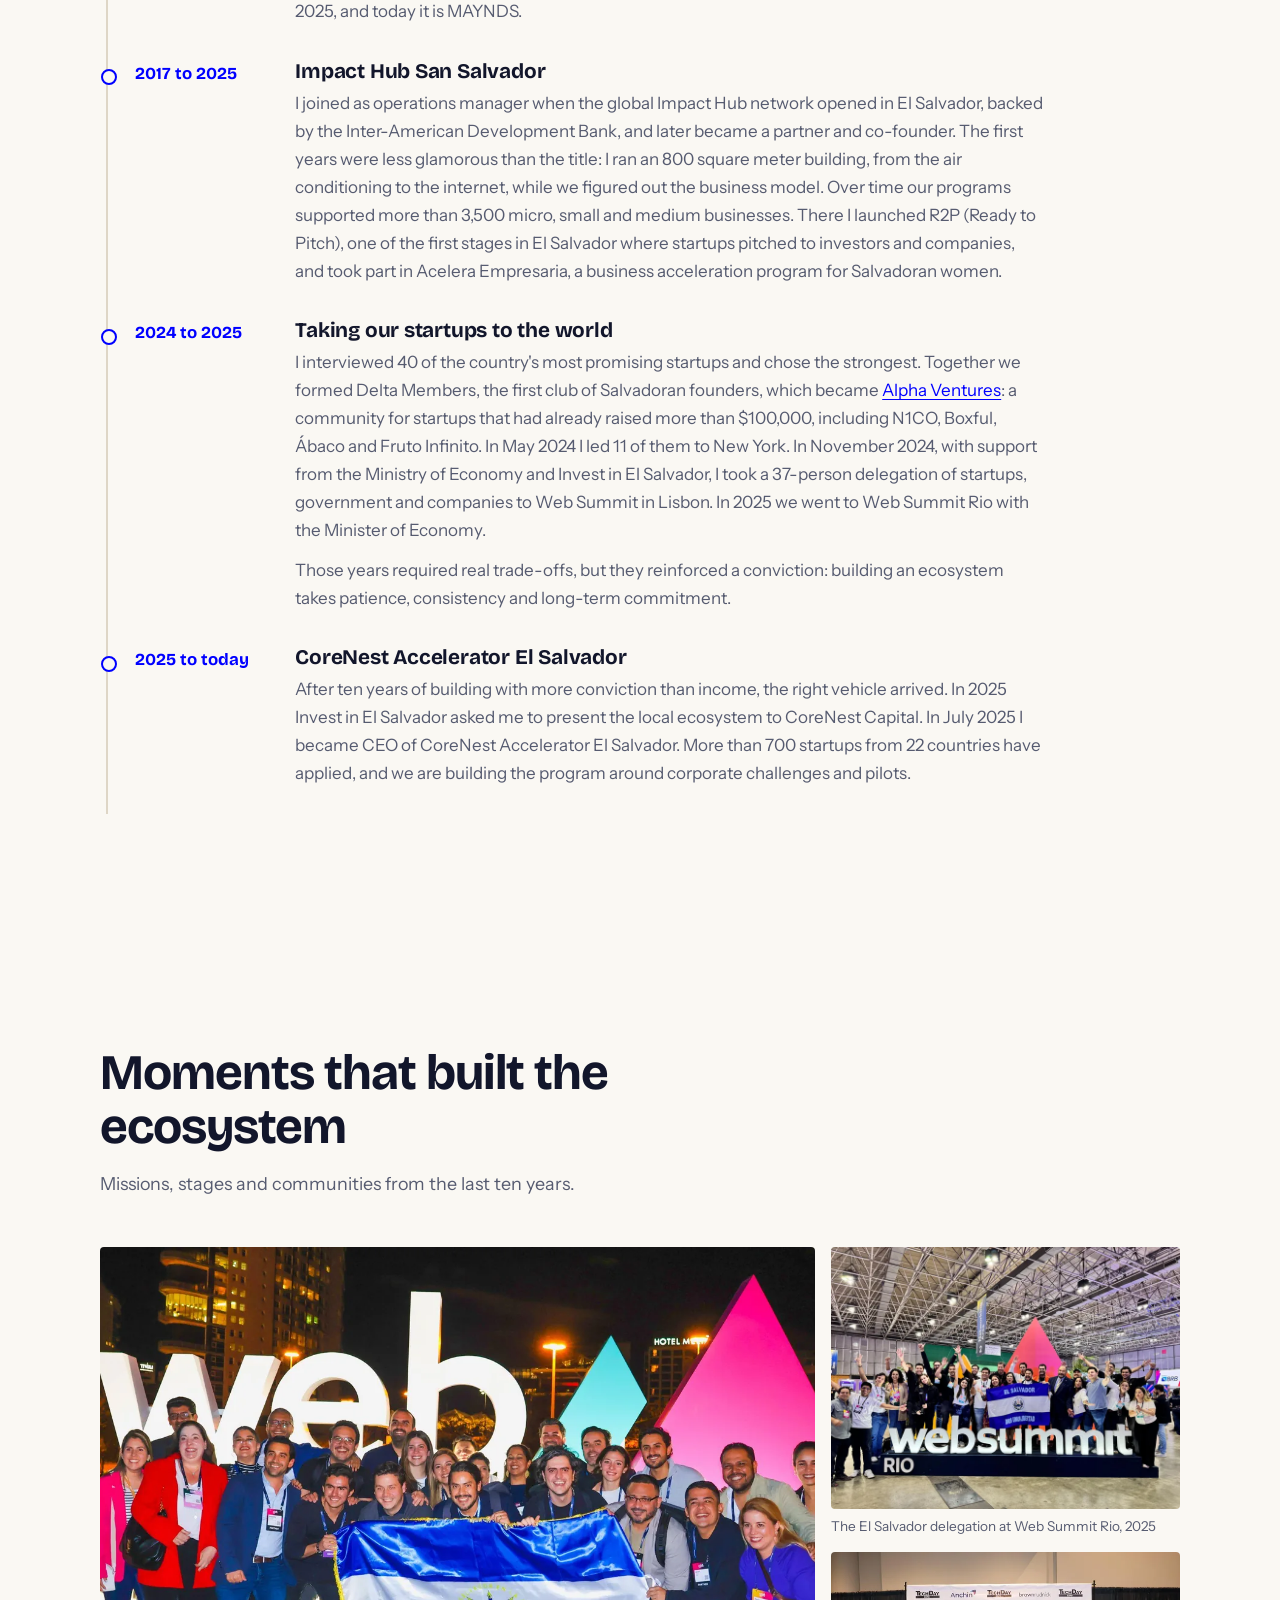
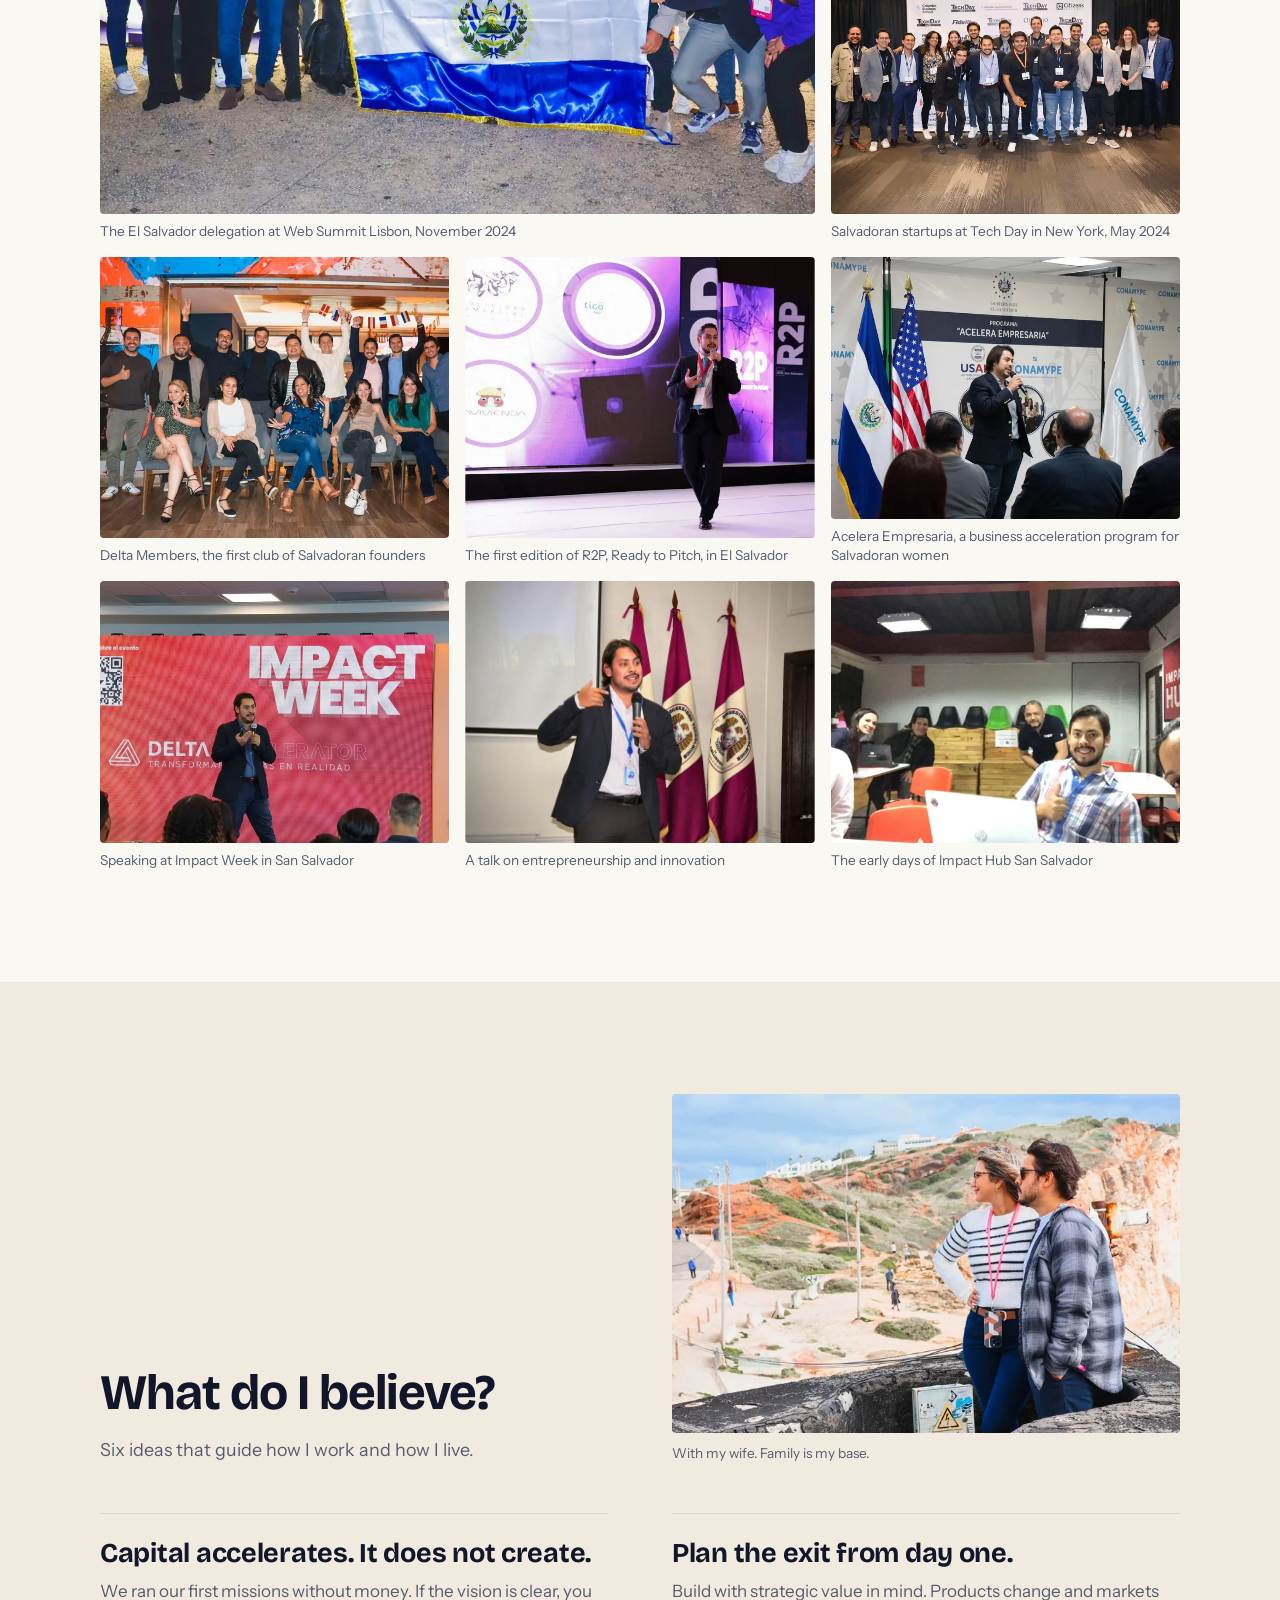
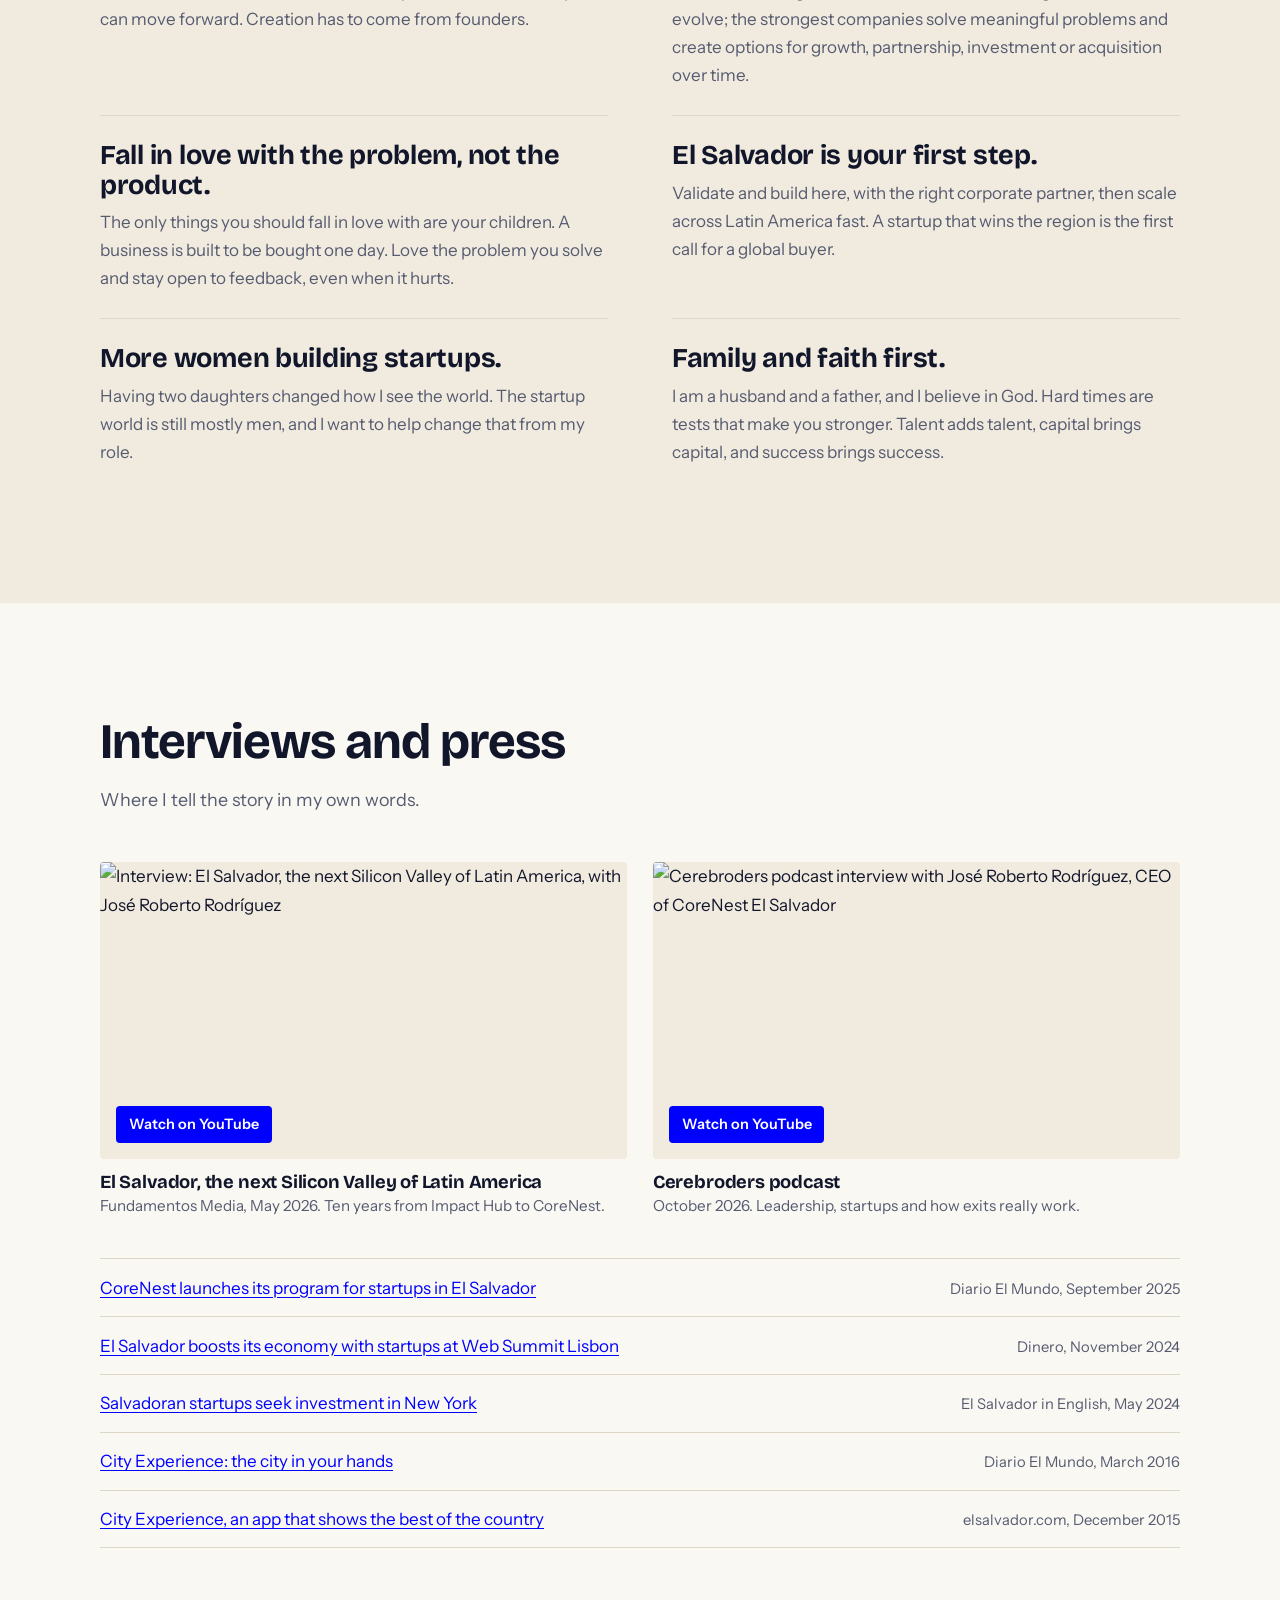
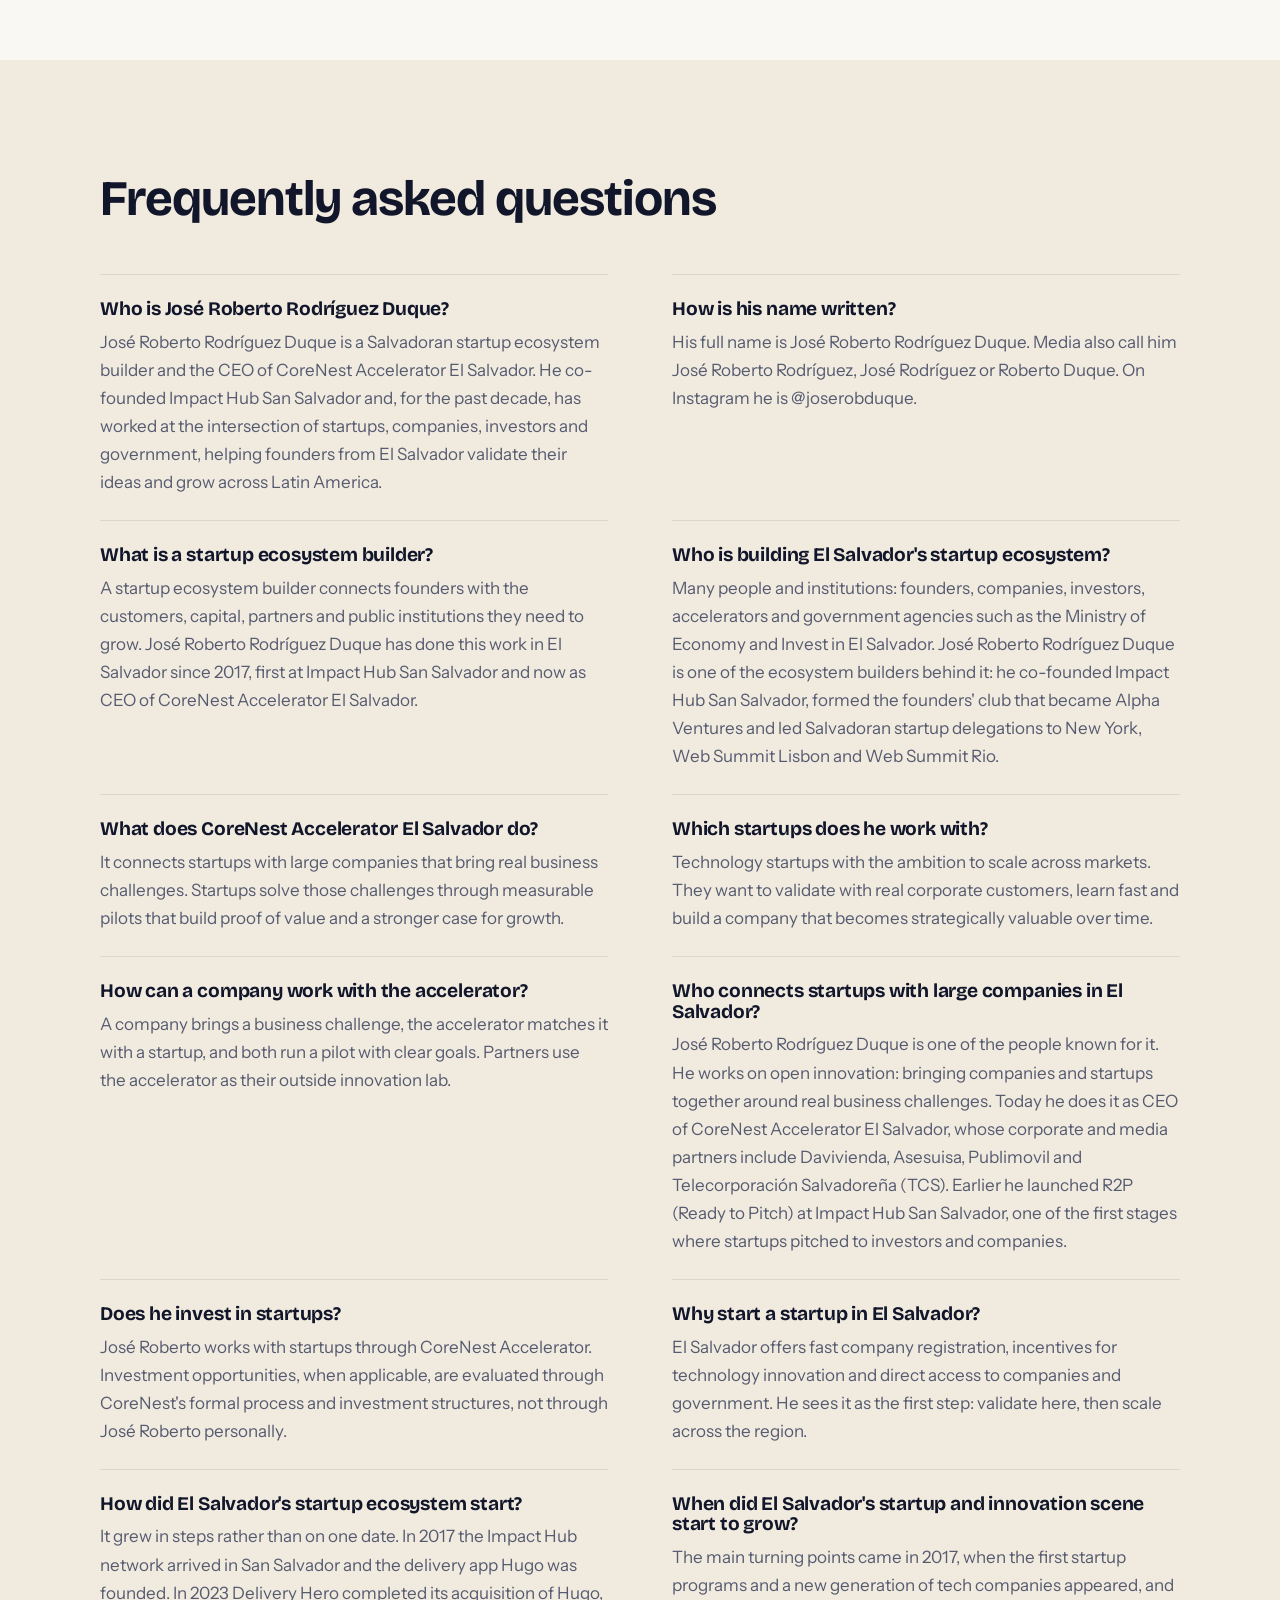
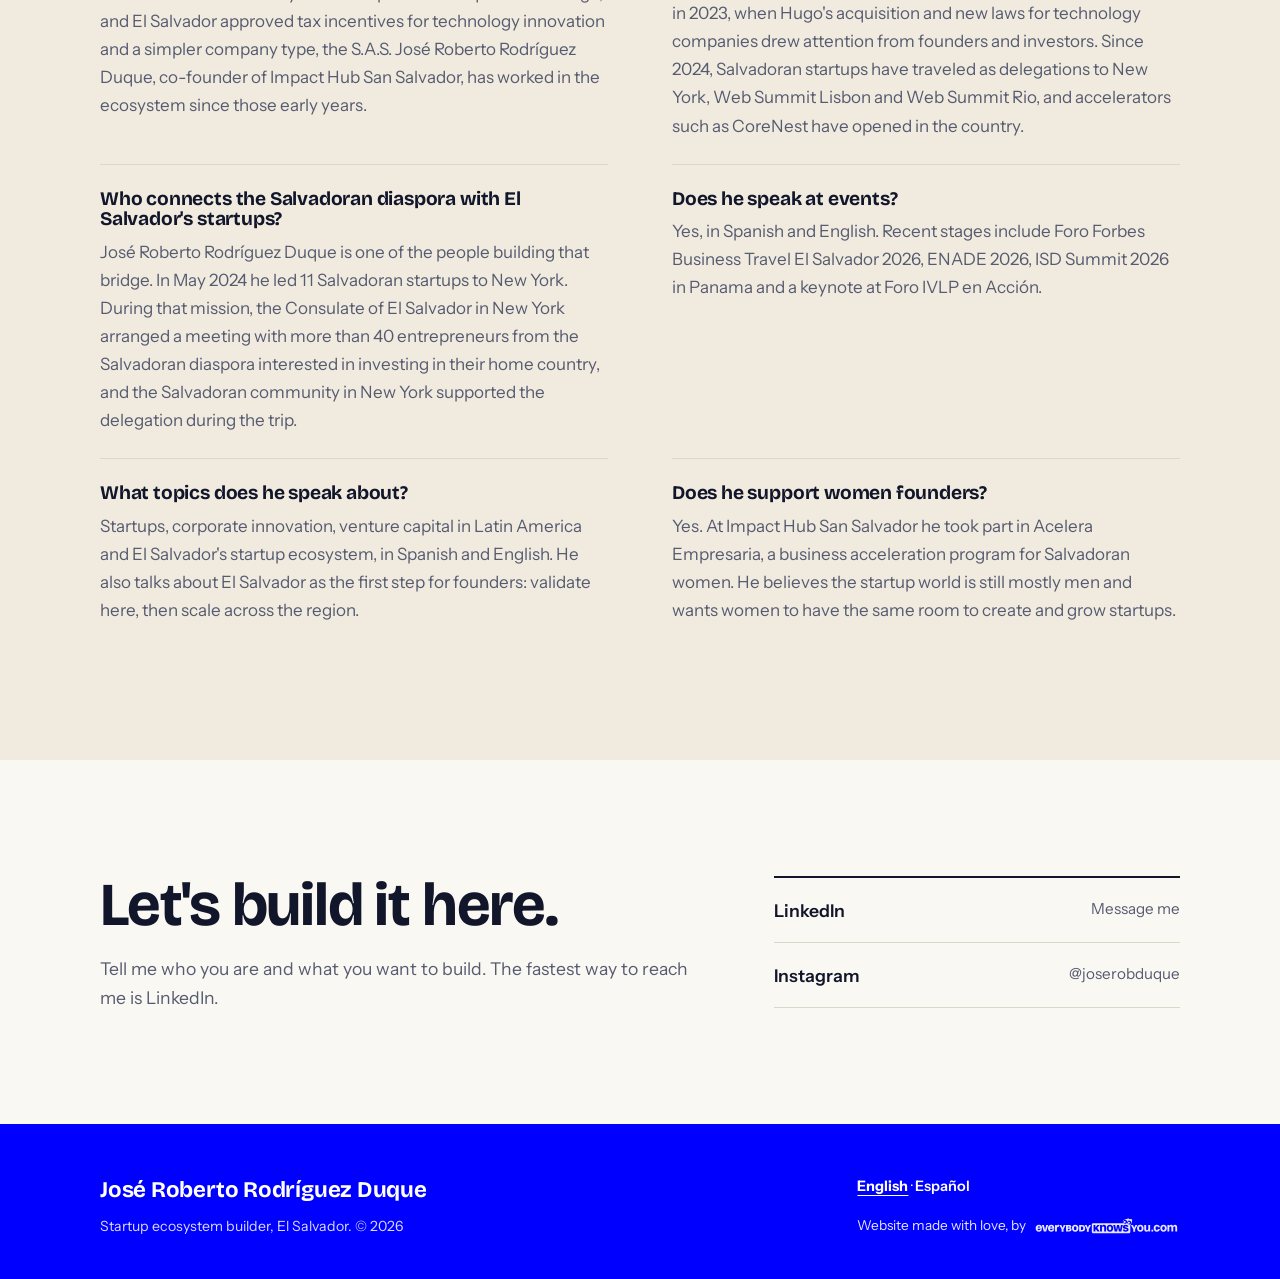
==== commit 7139f912: "Add ecosystem section and known-for FAQs Co-Authored-By: Claude Opus 5.5 <noreply@anthropic.com> Cla" ====
--- a/index.html
+++ b/index.html
@@ -6,17 +6,17 @@
 <script>(function(d){if(!matchMedia('(prefers-reduced-motion: reduce)').matches&&'IntersectionObserver' in window){d.classList.add('motion');setTimeout(function(){if(!d.classList.contains('motion-ready'))d.classList.remove('motion')},2500)}})(document.documentElement)</script>
 <title>José Roberto Rodríguez Duque, Startup Ecosystem Builder</title>
 <meta name="description" content="Startup accelerator and ecosystem builder in El Salvador. José Roberto Rodríguez Duque connects founders, companies and investors across Latin America.">
-<meta name="keywords" content="José Roberto Rodríguez Duque, José Roberto Rodríguez, Roberto Duque, CoreNest Accelerator El Salvador, startup accelerator El Salvador, startup ecosystem Central America, corporate innovation El Salvador, Impact Hub San Salvador, aceleradora de startups El Salvador, ecosistema de startups, innovación corporativa">
-<link rel="canonical" href="https://joserobertoduque.com/">
-<link rel="alternate" hreflang="en" href="https://joserobertoduque.com/">
-<link rel="alternate" hreflang="es" href="https://joserobertoduque.com/es/">
-<link rel="alternate" hreflang="es-SV" href="https://joserobertoduque.com/es/">
-<link rel="alternate" hreflang="x-default" href="https://joserobertoduque.com/">
+<meta name="keywords" content="José Roberto Rodríguez Duque, José Roberto Rodríguez, Roberto Duque, CoreNest Accelerator El Salvador, startup accelerator El Salvador, startup ecosystem Central America, corporate innovation El Salvador, Impact Hub San Salvador, aceleradora de startups El Salvador, ecosistema de startups, innovación corporativa, startup ecosystem builder El Salvador, innovation ecosystem builder, El Salvador startup ecosystem, history of El Salvador startup ecosystem, El Salvador innovation ecosystem, venture building El Salvador, entrepreneurship ecosystem Latin America, open innovation El Salvador, startups and corporations El Salvador, Salvadoran diaspora startups, startup speaker Latin America, venture capital Latin America, women founders El Salvador">
+<link rel="canonical" href="https://joserobertorodriguez.com/">
+<link rel="alternate" hreflang="en" href="https://joserobertorodriguez.com/">
+<link rel="alternate" hreflang="es" href="https://joserobertorodriguez.com/es/">
+<link rel="alternate" hreflang="es-SV" href="https://joserobertorodriguez.com/es/">
+<link rel="alternate" hreflang="x-default" href="https://joserobertorodriguez.com/">
 <meta property="og:title" content="José Roberto Rodríguez Duque, Startup Ecosystem Builder">
 <meta property="og:description" content="He works at the intersection of startups, companies, investors and government, helping turn real business challenges into growth across Latin America.">
 <meta property="og:type" content="profile">
-<meta property="og:url" content="https://joserobertoduque.com/">
-<meta property="og:image" content="https://joserobertoduque.com/assets/images/social-share/social-share-jose-roberto-rodriguez-duque-joserobertoduque.com.jpg">
+<meta property="og:url" content="https://joserobertorodriguez.com/">
+<meta property="og:image" content="https://joserobertorodriguez.com/assets/images/social-share/social-share-jose-roberto-rodriguez-duque-joserobertorodriguez.com.jpg">
 <meta property="og:image:width" content="1200">
 <meta property="og:image:height" content="630">
 <meta property="og:image:alt" content="José Roberto Rodríguez Duque, startup ecosystem builder in El Salvador">
@@ -26,7 +26,7 @@
 <meta name="twitter:card" content="summary_large_image">
 <meta name="twitter:title" content="José Roberto Rodríguez Duque, Startup Ecosystem Builder">
 <meta name="twitter:description" content="He works at the intersection of startups, companies, investors and government, helping turn real business challenges into growth across Latin America.">
-<meta name="twitter:image" content="https://joserobertoduque.com/assets/images/social-share/social-share-jose-roberto-rodriguez-duque-joserobertoduque.com.jpg">
+<meta name="twitter:image" content="https://joserobertorodriguez.com/assets/images/social-share/social-share-jose-roberto-rodriguez-duque-joserobertorodriguez.com.jpg">
 <meta name="robots" content="index, follow, max-image-preview:large, max-snippet:-1, max-video-preview:-1">
 <meta name="author" content="José Roberto Rodríguez Duque">
 <meta name="theme-color" content="#0000FF">
@@ -38,8 +38,8 @@
 <link rel="icon" type="image/png" sizes="16x16" href="favicon-16x16.png">
 <link rel="apple-touch-icon" sizes="180x180" href="apple-touch-icon.png">
 <link rel="manifest" href="site.webmanifest">
-<link rel="alternate" type="text/plain" title="llms.txt" href="https://joserobertoduque.com/llms.txt">
-<link rel="preload" as="image" href="assets/images/hero/hero-jose-roberto-rodriguez-duque-740-joserobertoduque.com.webp" type="image/webp">
+<link rel="alternate" type="text/plain" title="llms.txt" href="https://joserobertorodriguez.com/llms.txt">
+<link rel="preload" as="image" href="assets/images/hero/hero-jose-roberto-rodriguez-duque-740-joserobertorodriguez.com.webp" type="image/webp">
 <link rel="preconnect" href="https://fonts.googleapis.com">
 <link rel="preconnect" href="https://fonts.gstatic.com" crossorigin>
 <link rel="preload" as="style" href="https://fonts.googleapis.com/css2?family=Bricolage+Grotesque:opsz,wght@12..96,600;12..96,700&family=Instrument+Sans:wght@400;500;600&display=swap">
@@ -54,7 +54,7 @@
  "@graph": [
   {
    "@type": "Person",
-   "@id": "https://joserobertoduque.com/#person",
+   "@id": "https://joserobertorodriguez.com/#person",
    "name": "José Roberto Rodríguez Duque",
    "givenName": "José Roberto",
    "familyName": "Rodríguez Duque",
@@ -66,6 +66,24 @@
     "joserobduque"
    ],
    "honorificSuffix": "PMP",
+   "hasOccupation": {
+    "@type": "Occupation",
+    "name": "Innovation and startup ecosystem builder",
+    "alternateName": [
+     "Startup ecosystem builder",
+     "Constructor de ecosistemas de innovación y emprendimiento"
+    ],
+    "occupationLocation": [
+     {
+      "@type": "Country",
+      "name": "El Salvador"
+     },
+     {
+      "@type": "Place",
+      "name": "Latin America"
+     }
+    ]
+   },
    "jobTitle": "CEO, CoreNest Accelerator El Salvador",
    "worksFor": {
     "@type": "Organization",
@@ -83,8 +101,8 @@
      "addressCountry": "SV"
     }
    },
-   "url": "https://joserobertoduque.com/",
-   "image": "https://joserobertoduque.com/assets/images/hero/hero-jose-roberto-rodriguez-duque-740-joserobertoduque.com.webp",
+   "url": "https://joserobertorodriguez.com/",
+   "image": "https://joserobertorodriguez.com/assets/images/hero/hero-jose-roberto-rodriguez-duque-740-joserobertorodriguez.com.webp",
    "sameAs": [
     "https://www.linkedin.com/in/jos%C3%A9-roberto-rodr%C3%ADguez-duque-pmp-37514367/",
     "https://www.instagram.com/joserobduque/"
@@ -115,6 +133,11 @@
     "Top 100 Referentes Iberoamericanos del ecosistema startup, Global Startups (2026)"
    ],
    "knowsAbout": [
+    "Startup ecosystem building",
+    "Innovation ecosystems",
+    "El Salvador startup ecosystem",
+    "Entrepreneurship ecosystems in Latin America",
+    "Corporate and startup collaboration",
     "Startup acceleration",
     "Startup ecosystems",
     "Corporate innovation",
@@ -122,7 +145,11 @@
     "Venture capital in Latin America",
     "Startup exits",
     "Entrepreneurship in El Salvador",
-    "Central America"
+    "Central America",
+    "Open innovation",
+    "Salvadoran diaspora and startups",
+    "Women in entrepreneurship",
+    "Speaking on startups and venture capital in Latin America"
    ],
    "knowsLanguage": [
     "es",
@@ -130,10 +157,10 @@
    ],
    "subjectOf": [
     {
-     "@id": "https://joserobertoduque.com/#video-fundamentos"
-    },
-    {
-     "@id": "https://joserobertoduque.com/#video-cerebroders"
+     "@id": "https://joserobertorodriguez.com/#video-fundamentos"
+    },
+    {
+     "@id": "https://joserobertorodriguez.com/#video-cerebroders"
     }
    ],
    "description": "Salvadoran startup ecosystem builder and CEO of CoreNest Accelerator El Salvador. Co-founder of Impact Hub San Salvador. For the past decade he has worked at the intersection of startups, companies, investors and government, helping turn real business challenges into opportunities for validation, growth and scale across Latin America.",
@@ -141,16 +168,16 @@
   },
   {
    "@type": "ProfessionalService",
-   "@id": "https://joserobertoduque.com/#service",
+   "@id": "https://joserobertorodriguez.com/#service",
    "name": "José Roberto Rodríguez Duque",
    "description": "Startup acceleration, corporate innovation through startup pilots, investor visibility into validated startups, ecosystem missions abroad and speaking, from El Salvador for Central America and Latin America.",
-   "url": "https://joserobertoduque.com/",
-   "image": "https://joserobertoduque.com/assets/images/social-share/social-share-jose-roberto-rodriguez-duque-joserobertoduque.com.jpg",
+   "url": "https://joserobertorodriguez.com/",
+   "image": "https://joserobertorodriguez.com/assets/images/social-share/social-share-jose-roberto-rodriguez-duque-joserobertorodriguez.com.jpg",
    "founder": {
-    "@id": "https://joserobertoduque.com/#person"
+    "@id": "https://joserobertorodriguez.com/#person"
    },
    "provider": {
-    "@id": "https://joserobertoduque.com/#person"
+    "@id": "https://joserobertorodriguez.com/#person"
    },
    "address": {
     "@type": "PostalAddress",
@@ -179,7 +206,7 @@
    "priceRange": "On request",
    "hasOfferCatalog": {
     "@type": "OfferCatalog",
-    "@id": "https://joserobertoduque.com/#catalog-en",
+    "@id": "https://joserobertorodriguez.com/#catalog-en",
     "name": "Services",
     "itemListElement": [
      {
@@ -189,7 +216,7 @@
        "name": "Startup acceleration",
        "description": "For technology startups with the ambition to scale across markets: validate with real corporate customers, learn fast and build a company that becomes strategically valuable over time.",
        "provider": {
-        "@id": "https://joserobertoduque.com/#person"
+        "@id": "https://joserobertorodriguez.com/#person"
        }
       }
      },
@@ -200,7 +227,7 @@
        "name": "Corporate innovation through startups",
        "description": "Companies bring real business challenges and use the accelerator as their outside innovation lab, with measurable startup pilots.",
        "provider": {
-        "@id": "https://joserobertoduque.com/#person"
+        "@id": "https://joserobertorodriguez.com/#person"
        }
       }
      },
@@ -211,7 +238,7 @@
        "name": "Investor visibility",
        "description": "Qualified investors in Latin America can learn about opportunities emerging from CoreNest Accelerator pilots, subject to fit, diligence and the applicable investment structure.",
        "provider": {
-        "@id": "https://joserobertoduque.com/#person"
+        "@id": "https://joserobertorodriguez.com/#person"
        }
       }
      },
@@ -222,7 +249,7 @@
        "name": "Ecosystem missions and delegations",
        "description": "Startup, government and corporate delegations to global events and investor hubs such as New York, Web Summit Lisbon and Web Summit Rio.",
        "provider": {
-        "@id": "https://joserobertoduque.com/#person"
+        "@id": "https://joserobertorodriguez.com/#person"
        }
       }
      },
@@ -233,7 +260,7 @@
        "name": "Talks and panels",
        "description": "Keynotes and panels in Spanish and English on startups, corporate innovation, venture capital in Latin America and El Salvador's ecosystem.",
        "provider": {
-        "@id": "https://joserobertoduque.com/#person"
+        "@id": "https://joserobertorodriguez.com/#person"
        }
       }
      }
@@ -242,40 +269,40 @@
   },
   {
    "@type": "WebSite",
-   "@id": "https://joserobertoduque.com/#website",
-   "url": "https://joserobertoduque.com/",
+   "@id": "https://joserobertorodriguez.com/#website",
+   "url": "https://joserobertorodriguez.com/",
    "name": "José Roberto Rodríguez Duque",
    "inLanguage": [
     "en",
     "es"
    ],
    "publisher": {
-    "@id": "https://joserobertoduque.com/#person"
+    "@id": "https://joserobertorodriguez.com/#person"
    },
    "about": {
-    "@id": "https://joserobertoduque.com/#person"
+    "@id": "https://joserobertorodriguez.com/#person"
    }
   },
   {
    "@type": "ProfilePage",
-   "@id": "https://joserobertoduque.com/#webpage",
-   "url": "https://joserobertoduque.com/",
+   "@id": "https://joserobertorodriguez.com/#webpage",
+   "url": "https://joserobertorodriguez.com/",
    "name": "José Roberto Rodríguez Duque, Startup Ecosystem Builder",
    "inLanguage": "en",
    "isPartOf": {
-    "@id": "https://joserobertoduque.com/#website"
+    "@id": "https://joserobertorodriguez.com/#website"
    },
    "mainEntity": {
-    "@id": "https://joserobertoduque.com/#person"
+    "@id": "https://joserobertorodriguez.com/#person"
    },
    "about": {
-    "@id": "https://joserobertoduque.com/#person"
-   },
-   "dateModified": "2026-10-19"
+    "@id": "https://joserobertorodriguez.com/#person"
+   },
+   "dateModified": "2026-10-26"
   },
   {
    "@type": "FAQPage",
-   "@id": "https://joserobertoduque.com/#faq",
+   "@id": "https://joserobertorodriguez.com/#faq",
    "inLanguage": "en",
    "mainEntity": [
     {
@@ -296,6 +323,22 @@
     },
     {
      "@type": "Question",
+     "name": "What is a startup ecosystem builder?",
+     "acceptedAnswer": {
+      "@type": "Answer",
+      "text": "A startup ecosystem builder connects founders with the customers, capital, partners and public institutions they need to grow. José Roberto Rodríguez Duque has done this work in El Salvador since 2017, first at Impact Hub San Salvador and now as CEO of CoreNest Accelerator El Salvador."
+     }
+    },
+    {
+     "@type": "Question",
+     "name": "Who is building El Salvador's startup ecosystem?",
+     "acceptedAnswer": {
+      "@type": "Answer",
+      "text": "Many people and institutions: founders, companies, investors, accelerators and government agencies such as the Ministry of Economy and Invest in El Salvador. José Roberto Rodríguez Duque is one of the ecosystem builders behind it: he co-founded Impact Hub San Salvador, formed the founders' club that became Alpha Ventures and led Salvadoran startup delegations to New York, Web Summit Lisbon and Web Summit Rio."
+     }
+    },
+    {
+     "@type": "Question",
      "name": "What does CoreNest Accelerator El Salvador do?",
      "acceptedAnswer": {
       "@type": "Answer",
@@ -320,6 +363,14 @@
     },
     {
      "@type": "Question",
+     "name": "Who connects startups with large companies in El Salvador?",
+     "acceptedAnswer": {
+      "@type": "Answer",
+      "text": "José Roberto Rodríguez Duque is one of the people known for it. He works on open innovation: bringing companies and startups together around real business challenges. Today he does it as CEO of CoreNest Accelerator El Salvador, whose corporate and media partners include Davivienda, Asesuisa, Publimovil and Telecorporación Salvadoreña (TCS). Earlier he launched R2P (Ready to Pitch) at Impact Hub San Salvador, one of the first stages where startups pitched to investors and companies."
+     }
+    },
+    {
+     "@type": "Question",
      "name": "Does he invest in startups?",
      "acceptedAnswer": {
       "@type": "Answer",
@@ -336,17 +387,57 @@
     },
     {
      "@type": "Question",
+     "name": "How did El Salvador's startup ecosystem start?",
+     "acceptedAnswer": {
+      "@type": "Answer",
+      "text": "It grew in steps rather than on one date. In 2017 the Impact Hub network arrived in San Salvador and the delivery app Hugo was founded. In 2023 Delivery Hero completed its acquisition of Hugo, and El Salvador approved tax incentives for technology innovation and a simpler company type, the S.A.S. José Roberto Rodríguez Duque, co-founder of Impact Hub San Salvador, has worked in the ecosystem since those early years."
+     }
+    },
+    {
+     "@type": "Question",
+     "name": "When did El Salvador's startup and innovation scene start to grow?",
+     "acceptedAnswer": {
+      "@type": "Answer",
+      "text": "The main turning points came in 2017, when the first startup programs and a new generation of tech companies appeared, and in 2023, when Hugo's acquisition and new laws for technology companies drew attention from founders and investors. Since 2024, Salvadoran startups have traveled as delegations to New York, Web Summit Lisbon and Web Summit Rio, and accelerators such as CoreNest have opened in the country."
+     }
+    },
+    {
+     "@type": "Question",
+     "name": "Who connects the Salvadoran diaspora with El Salvador's startups?",
+     "acceptedAnswer": {
+      "@type": "Answer",
+      "text": "José Roberto Rodríguez Duque is one of the people building that bridge. In May 2024 he led 11 Salvadoran startups to New York. During that mission, the Consulate of El Salvador in New York arranged a meeting with more than 40 entrepreneurs from the Salvadoran diaspora interested in investing in their home country, and the Salvadoran community in New York supported the delegation during the trip."
+     }
+    },
+    {
+     "@type": "Question",
      "name": "Does he speak at events?",
      "acceptedAnswer": {
       "@type": "Answer",
       "text": "Yes, in Spanish and English. Recent stages include Foro Forbes Business Travel El Salvador 2026, ENADE 2026, ISD Summit 2026 in Panama and a keynote at Foro IVLP en Acción."
+     }
+    },
+    {
+     "@type": "Question",
+     "name": "What topics does he speak about?",
+     "acceptedAnswer": {
+      "@type": "Answer",
+      "text": "Startups, corporate innovation, venture capital in Latin America and El Salvador's startup ecosystem, in Spanish and English. He also talks about El Salvador as the first step for founders: validate here, then scale across the region."
+     }
+    },
+    {
+     "@type": "Question",
+     "name": "Does he support women founders?",
+     "acceptedAnswer": {
+      "@type": "Answer",
+      "text": "Yes. At Impact Hub San Salvador he took part in Acelera Empresaria, a business acceleration program for Salvadoran women. He believes the startup world is still mostly men and wants women to have the same room to create and grow startups."
      }
     }
    ]
   },
   {
    "@type": "VideoObject",
-   "@id": "https://joserobertoduque.com/#video-fundamentos",
+   "@id": "https://joserobertorodriguez.com/#video-fundamentos",
    "name": "El Salvador, el Próximo Silicon Valley de LATAM con José Roberto Rodríguez",
    "description": "Fundamentos Media interview with José Roberto Rodríguez, CEO of CoreNest Accelerator El Salvador, on ten years from Impact Hub to CoreNest.",
    "thumbnailUrl": "https://i.ytimg.com/vi/S8ynOqQCyYk/hqdefault.jpg",
@@ -356,12 +447,12 @@
    "embedUrl": "https://www.youtube.com/embed/S8ynOqQCyYk",
    "inLanguage": "es",
    "about": {
-    "@id": "https://joserobertoduque.com/#person"
+    "@id": "https://joserobertorodriguez.com/#person"
    }
   },
   {
    "@type": "VideoObject",
-   "@id": "https://joserobertoduque.com/#video-cerebroders",
+   "@id": "https://joserobertorodriguez.com/#video-cerebroders",
    "name": "CEREBRODERS | José Roberto Rodriguez CEO Corenest El Salvador",
    "description": "Cerebroders podcast with José Roberto Rodríguez on leadership, startups, digital transformation and how exits work.",
    "thumbnailUrl": "https://i.ytimg.com/vi/lg8qRNX24Uw/hqdefault.jpg",
@@ -371,7 +462,7 @@
    "embedUrl": "https://www.youtube.com/embed/lg8qRNX24Uw",
    "inLanguage": "es",
    "about": {
-    "@id": "https://joserobertoduque.com/#person"
+    "@id": "https://joserobertorodriguez.com/#person"
    }
   }
  ]
@@ -387,6 +478,7 @@
     <a class="brand" href="index.html">José Roberto <span>Rodríguez Duque</span></a>
     <nav class="nav" aria-label="Main">
       <a class="nav-link" href="#why">Why</a>
+      <a class="nav-link" href="#ecosystem">Ecosystem</a>
       <a class="nav-link" href="#now">Now</a>
       <a class="nav-link" href="#work-with-me">Work with me</a>
       <a class="nav-link" href="#journey">Journey</a>
@@ -413,8 +505,8 @@
     </div>
     <figure class="portrait">
       <picture>
-        <source type="image/webp" media="(max-width:600px)" srcset="assets/images/hero/hero-jose-roberto-rodriguez-duque-480-joserobertoduque.com.webp">
-        <img src="assets/images/hero/hero-jose-roberto-rodriguez-duque-740-joserobertoduque.com.webp" width="740" height="925" fetchpriority="high" alt="José Roberto Rodríguez Duque, startup ecosystem builder, smiling in a café in El Salvador">
+        <source type="image/webp" media="(max-width:600px)" srcset="assets/images/hero/hero-jose-roberto-rodriguez-duque-480-joserobertorodriguez.com.webp">
+        <img src="assets/images/hero/hero-jose-roberto-rodriguez-duque-740-joserobertorodriguez.com.webp" width="740" height="925" fetchpriority="high" alt="José Roberto Rodríguez Duque, startup ecosystem builder, smiling in a café in El Salvador">
       </picture>
     </figure>
   </div>
@@ -444,6 +536,36 @@
       <p>Later, in Barcelona, I saw what a real startup ecosystem looks like: incubators, seed capital and people who open doors. When I came home in 2015, the startup ecosystem was still early and fragmented. There was talent and entrepreneurial energy, but the pathways, capital and connections founders needed were still developing.</p>
       <p>I believe startups are the engine that can grow our economy fastest. I want El Salvador to be the first step for founders: the place where you validate, build your first version and prove it works, before you scale across Latin America.</p>
     </div>
+  </div>
+</section>
+
+<section class="section alt eco" id="ecosystem" aria-labelledby="eco-title">
+  <div class="wrap">
+    <div class="section-head">
+      <h2 id="eco-title">How did El Salvador's startup ecosystem start?</h2>
+      <p>There is no single founding date. It grew in steps, built by founders, companies, investors, institutions and government. This is the short version, as I have lived it.</p>
+    </div>
+    <div class="eco-grid">
+      <ol class="eco-years">
+        <li><b>Before 2017</b><p>Support for entrepreneurs existed, but mostly for traditional small businesses. Startups built to scale were few, and so were the programs, investors and connections around them.</p></li>
+        <li><b>2017</b><p>The global Impact Hub network arrives in San Salvador, and Hugo, a delivery app, is founded. Hugo later grows to six countries in the region.</p></li>
+        <li><b>2023</b><p>Delivery Hero completes its acquisition of Hugo, showing that a startup from El Salvador can create real value. The Legislative Assembly approves 15 years of tax incentives for technology innovation, and a new type of company, the S.A.S., that one person can open with one dollar of capital.</p></li>
+        <li><b>2024</b><p>Salvadoran startups travel as a group: a mission to New York and a 37-person delegation of startups, government and companies at Web Summit Lisbon.</p></li>
+        <li><b>2025</b><p>A delegation goes to Web Summit Rio, and CoreNest signs an alliance with the Ministry of Economy to support startups in El Salvador.</p></li>
+        <li><b>Today</b><p>More than 700 startups from 22 countries have applied to CoreNest Accelerator, a sign that founders across Latin America now look at El Salvador.</p></li>
+      </ol>
+      <div class="eco-builder">
+        <h3>What does a startup ecosystem builder do?</h3>
+        <p>An innovation and startup ecosystem builder connects the pieces a startup cannot get on its own: customers, capital, partners, public institutions and global networks. Since 2017, my work in El Salvador has focused on four of those connections.</p>
+        <ul class="pillars">
+          <li><strong>Community</strong><span>Co-founding Impact Hub San Salvador, launching R2P (Ready to Pitch) and forming Delta Members, which became Alpha Ventures.</span></li>
+          <li><strong>Corporate demand</strong><span>Bringing companies into the ecosystem as partners and customers of startups, today through CoreNest Accelerator.</span></li>
+          <li><strong>Global exposure</strong><span>Taking Salvadoran startups to New York, Web Summit Lisbon and Web Summit Rio.</span></li>
+          <li><strong>Public and private alignment</strong><span>Working with the Ministry of Economy and Invest in El Salvador so the country becomes the first step for founders.</span></li>
+        </ul>
+      </div>
+    </div>
+    <p class="eco-sources">Sources: <a href="https://www.revistaeyn.com/empresasymanagement/delivery-hero-concluye-la-adquisicion-de-la-salvadorena-hugo-y-lo-integra-en-pedidosya-EE11624819" target="_blank" rel="noopener">Revista E&amp;N on Hugo (2023)</a>, <a href="https://lexlatin.com/noticias/ley-fomento-innovacion-manufactura-tecnologias-exenciones-salvador" target="_blank" rel="noopener">LexLatin on the innovation law (2023)</a>, <a href="https://garciabodan.com/en/?p=29187" target="_blank" rel="noopener">García &amp; Bodán on the S.A.S. (2023)</a>, <a href="https://diario.elmundo.sv/economia/corenest-lanza-fondo-de-25-millones-como-capital-de-riesgo-para-startups-en-el-salvador" target="_blank" rel="noopener">Diario El Mundo on CoreNest (2025)</a>.</p>
   </div>
 </section>
 
@@ -465,7 +587,7 @@
         <p class="partners"><strong>Corporate and media partners</strong> include Davivienda, Asesuisa, Publimovil and Telecorporación Salvadoreña (TCS). The accelerator signed an alliance with El Salvador's Ministry of Economy in 2025.</p>
       </div>
       <figure class="photo">
-        <img src="assets/images/gallery/corenest-el-salvador-stage-jose-roberto-rodriguez-duque-720-joserobertoduque.com.webp" srcset="assets/images/gallery/corenest-el-salvador-stage-jose-roberto-rodriguez-duque-720-joserobertoduque.com.webp 720w, assets/images/gallery/corenest-el-salvador-stage-jose-roberto-rodriguez-duque-1400-joserobertoduque.com.webp 1400w" sizes="(max-width:860px) 100vw, 50vw" width="720" height="480" loading="lazy" alt="José Roberto Rodríguez Duque on stage presenting CoreNest in El Salvador">
+        <img src="assets/images/gallery/corenest-el-salvador-stage-jose-roberto-rodriguez-duque-720-joserobertorodriguez.com.webp" srcset="assets/images/gallery/corenest-el-salvador-stage-jose-roberto-rodriguez-duque-720-joserobertorodriguez.com.webp 720w, assets/images/gallery/corenest-el-salvador-stage-jose-roberto-rodriguez-duque-1400-joserobertorodriguez.com.webp 1400w" sizes="(max-width:860px) 100vw, 50vw" width="720" height="480" loading="lazy" alt="José Roberto Rodríguez Duque on stage presenting CoreNest in El Salvador">
         <figcaption>Presenting CoreNest in El Salvador.</figcaption>
       </figure>
     </div>
@@ -583,15 +705,15 @@
       <p>Missions, stages and communities from the last ten years.</p>
     </div>
     <div class="moments">
-      <figure class="big"><img src="assets/images/gallery/web-summit-lisbon-el-salvador-delegation-jose-roberto-rodriguez-duque-720-joserobertoduque.com.webp" srcset="assets/images/gallery/web-summit-lisbon-el-salvador-delegation-jose-roberto-rodriguez-duque-720-joserobertoduque.com.webp 720w, assets/images/gallery/web-summit-lisbon-el-salvador-delegation-jose-roberto-rodriguez-duque-1400-joserobertoduque.com.webp 1400w" sizes="(max-width:760px) 100vw, 66vw" width="720" height="480" loading="lazy" alt="José Roberto Rodríguez Duque: The El Salvador delegation at Web Summit Lisbon, November 2024"><figcaption>The El Salvador delegation at Web Summit Lisbon, November 2024</figcaption></figure>
-      <figure><img src="assets/images/gallery/web-summit-rio-el-salvador-delegation-jose-roberto-rodriguez-duque-720-joserobertoduque.com.webp" srcset="assets/images/gallery/web-summit-rio-el-salvador-delegation-jose-roberto-rodriguez-duque-720-joserobertoduque.com.webp 720w, assets/images/gallery/web-summit-rio-el-salvador-delegation-jose-roberto-rodriguez-duque-1400-joserobertoduque.com.webp 1400w" sizes="(max-width:760px) 100vw, 33vw" width="720" height="540" loading="lazy" alt="José Roberto Rodríguez Duque: The El Salvador delegation at Web Summit Rio, 2025"><figcaption>The El Salvador delegation at Web Summit Rio, 2025</figcaption></figure>
-      <figure><img src="assets/images/gallery/new-york-startup-mission-tech-day-jose-roberto-rodriguez-duque-720-joserobertoduque.com.webp" srcset="assets/images/gallery/new-york-startup-mission-tech-day-jose-roberto-rodriguez-duque-720-joserobertoduque.com.webp 720w, assets/images/gallery/new-york-startup-mission-tech-day-jose-roberto-rodriguez-duque-1400-joserobertoduque.com.webp 1400w" sizes="(max-width:760px) 100vw, 33vw" width="720" height="507" loading="lazy" alt="José Roberto Rodríguez Duque: Salvadoran startups at Tech Day in New York, May 2024"><figcaption>Salvadoran startups at Tech Day in New York, May 2024</figcaption></figure>
-      <figure><img src="assets/images/gallery/delta-members-founders-club-jose-roberto-rodriguez-duque-720-joserobertoduque.com.webp" srcset="assets/images/gallery/delta-members-founders-club-jose-roberto-rodriguez-duque-720-joserobertoduque.com.webp 720w, assets/images/gallery/delta-members-founders-club-jose-roberto-rodriguez-duque-1400-joserobertoduque.com.webp 1400w" sizes="(max-width:760px) 100vw, 33vw" width="720" height="480" loading="lazy" alt="José Roberto Rodríguez Duque: Delta Members, the first club of Salvadoran founders"><figcaption>Delta Members, the first club of Salvadoran founders</figcaption></figure>
-      <figure><img src="assets/images/gallery/r2p-ready-to-pitch-first-edition-jose-roberto-rodriguez-duque-720-joserobertoduque.com.webp" srcset="assets/images/gallery/r2p-ready-to-pitch-first-edition-jose-roberto-rodriguez-duque-720-joserobertoduque.com.webp 720w, assets/images/gallery/r2p-ready-to-pitch-first-edition-jose-roberto-rodriguez-duque-1400-joserobertoduque.com.webp 1400w" sizes="(max-width:760px) 100vw, 33vw" width="720" height="480" loading="lazy" alt="José Roberto Rodríguez Duque: The first edition of R2P, Ready to Pitch, in El Salvador"><figcaption>The first edition of R2P, Ready to Pitch, in El Salvador</figcaption></figure>
-      <figure><img src="assets/images/gallery/acelera-empresaria-women-entrepreneurs-jose-roberto-rodriguez-duque-720-joserobertoduque.com.webp" srcset="assets/images/gallery/acelera-empresaria-women-entrepreneurs-jose-roberto-rodriguez-duque-720-joserobertoduque.com.webp 720w, assets/images/gallery/acelera-empresaria-women-entrepreneurs-jose-roberto-rodriguez-duque-1400-joserobertoduque.com.webp 1400w" sizes="(max-width:760px) 100vw, 33vw" width="720" height="480" loading="lazy" alt="José Roberto Rodríguez Duque: Acelera Empresaria, a business acceleration program for Salvadoran women"><figcaption>Acelera Empresaria, a business acceleration program for Salvadoran women</figcaption></figure>
-      <figure><img src="assets/images/gallery/impact-week-stage-jose-roberto-rodriguez-duque-720-joserobertoduque.com.webp" srcset="assets/images/gallery/impact-week-stage-jose-roberto-rodriguez-duque-720-joserobertoduque.com.webp 720w, assets/images/gallery/impact-week-stage-jose-roberto-rodriguez-duque-1400-joserobertoduque.com.webp 1400w" sizes="(max-width:760px) 100vw, 33vw" width="720" height="480" loading="lazy" alt="José Roberto Rodríguez Duque: Speaking at Impact Week in San Salvador"><figcaption>Speaking at Impact Week in San Salvador</figcaption></figure>
-      <figure><img src="assets/images/gallery/speaking-entrepreneurship-talk-jose-roberto-rodriguez-duque-720-joserobertoduque.com.webp" srcset="assets/images/gallery/speaking-entrepreneurship-talk-jose-roberto-rodriguez-duque-720-joserobertoduque.com.webp 720w, assets/images/gallery/speaking-entrepreneurship-talk-jose-roberto-rodriguez-duque-1400-joserobertoduque.com.webp 1400w" sizes="(max-width:760px) 100vw, 33vw" width="720" height="576" loading="lazy" alt="José Roberto Rodríguez Duque: A talk on entrepreneurship and innovation"><figcaption>A talk on entrepreneurship and innovation</figcaption></figure>
-      <figure><img src="assets/images/gallery/impact-hub-san-salvador-early-days-jose-roberto-rodriguez-duque-720-joserobertoduque.com.webp" srcset="assets/images/gallery/impact-hub-san-salvador-early-days-jose-roberto-rodriguez-duque-720-joserobertoduque.com.webp 720w, assets/images/gallery/impact-hub-san-salvador-early-days-jose-roberto-rodriguez-duque-1400-joserobertoduque.com.webp 1400w" sizes="(max-width:760px) 100vw, 33vw" width="720" height="405" loading="lazy" alt="José Roberto Rodríguez Duque: The early days of Impact Hub San Salvador"><figcaption>The early days of Impact Hub San Salvador</figcaption></figure>
+      <figure class="big"><img src="assets/images/gallery/web-summit-lisbon-el-salvador-delegation-jose-roberto-rodriguez-duque-720-joserobertorodriguez.com.webp" srcset="assets/images/gallery/web-summit-lisbon-el-salvador-delegation-jose-roberto-rodriguez-duque-720-joserobertorodriguez.com.webp 720w, assets/images/gallery/web-summit-lisbon-el-salvador-delegation-jose-roberto-rodriguez-duque-1400-joserobertorodriguez.com.webp 1400w" sizes="(max-width:760px) 100vw, 66vw" width="720" height="480" loading="lazy" alt="José Roberto Rodríguez Duque: The El Salvador delegation at Web Summit Lisbon, November 2024"><figcaption>The El Salvador delegation at Web Summit Lisbon, November 2024</figcaption></figure>
+      <figure><img src="assets/images/gallery/web-summit-rio-el-salvador-delegation-jose-roberto-rodriguez-duque-720-joserobertorodriguez.com.webp" srcset="assets/images/gallery/web-summit-rio-el-salvador-delegation-jose-roberto-rodriguez-duque-720-joserobertorodriguez.com.webp 720w, assets/images/gallery/web-summit-rio-el-salvador-delegation-jose-roberto-rodriguez-duque-1400-joserobertorodriguez.com.webp 1400w" sizes="(max-width:760px) 100vw, 33vw" width="720" height="540" loading="lazy" alt="José Roberto Rodríguez Duque: The El Salvador delegation at Web Summit Rio, 2025"><figcaption>The El Salvador delegation at Web Summit Rio, 2025</figcaption></figure>
+      <figure><img src="assets/images/gallery/new-york-startup-mission-tech-day-jose-roberto-rodriguez-duque-720-joserobertorodriguez.com.webp" srcset="assets/images/gallery/new-york-startup-mission-tech-day-jose-roberto-rodriguez-duque-720-joserobertorodriguez.com.webp 720w, assets/images/gallery/new-york-startup-mission-tech-day-jose-roberto-rodriguez-duque-1400-joserobertorodriguez.com.webp 1400w" sizes="(max-width:760px) 100vw, 33vw" width="720" height="507" loading="lazy" alt="José Roberto Rodríguez Duque: Salvadoran startups at Tech Day in New York, May 2024"><figcaption>Salvadoran startups at Tech Day in New York, May 2024</figcaption></figure>
+      <figure><img src="assets/images/gallery/delta-members-founders-club-jose-roberto-rodriguez-duque-720-joserobertorodriguez.com.webp" srcset="assets/images/gallery/delta-members-founders-club-jose-roberto-rodriguez-duque-720-joserobertorodriguez.com.webp 720w, assets/images/gallery/delta-members-founders-club-jose-roberto-rodriguez-duque-1400-joserobertorodriguez.com.webp 1400w" sizes="(max-width:760px) 100vw, 33vw" width="720" height="480" loading="lazy" alt="José Roberto Rodríguez Duque: Delta Members, the first club of Salvadoran founders"><figcaption>Delta Members, the first club of Salvadoran founders</figcaption></figure>
+      <figure><img src="assets/images/gallery/r2p-ready-to-pitch-first-edition-jose-roberto-rodriguez-duque-720-joserobertorodriguez.com.webp" srcset="assets/images/gallery/r2p-ready-to-pitch-first-edition-jose-roberto-rodriguez-duque-720-joserobertorodriguez.com.webp 720w, assets/images/gallery/r2p-ready-to-pitch-first-edition-jose-roberto-rodriguez-duque-1400-joserobertorodriguez.com.webp 1400w" sizes="(max-width:760px) 100vw, 33vw" width="720" height="480" loading="lazy" alt="José Roberto Rodríguez Duque: The first edition of R2P, Ready to Pitch, in El Salvador"><figcaption>The first edition of R2P, Ready to Pitch, in El Salvador</figcaption></figure>
+      <figure><img src="assets/images/gallery/acelera-empresaria-women-entrepreneurs-jose-roberto-rodriguez-duque-720-joserobertorodriguez.com.webp" srcset="assets/images/gallery/acelera-empresaria-women-entrepreneurs-jose-roberto-rodriguez-duque-720-joserobertorodriguez.com.webp 720w, assets/images/gallery/acelera-empresaria-women-entrepreneurs-jose-roberto-rodriguez-duque-1400-joserobertorodriguez.com.webp 1400w" sizes="(max-width:760px) 100vw, 33vw" width="720" height="480" loading="lazy" alt="José Roberto Rodríguez Duque: Acelera Empresaria, a business acceleration program for Salvadoran women"><figcaption>Acelera Empresaria, a business acceleration program for Salvadoran women</figcaption></figure>
+      <figure><img src="assets/images/gallery/impact-week-stage-jose-roberto-rodriguez-duque-720-joserobertorodriguez.com.webp" srcset="assets/images/gallery/impact-week-stage-jose-roberto-rodriguez-duque-720-joserobertorodriguez.com.webp 720w, assets/images/gallery/impact-week-stage-jose-roberto-rodriguez-duque-1400-joserobertorodriguez.com.webp 1400w" sizes="(max-width:760px) 100vw, 33vw" width="720" height="480" loading="lazy" alt="José Roberto Rodríguez Duque: Speaking at Impact Week in San Salvador"><figcaption>Speaking at Impact Week in San Salvador</figcaption></figure>
+      <figure><img src="assets/images/gallery/speaking-entrepreneurship-talk-jose-roberto-rodriguez-duque-720-joserobertorodriguez.com.webp" srcset="assets/images/gallery/speaking-entrepreneurship-talk-jose-roberto-rodriguez-duque-720-joserobertorodriguez.com.webp 720w, assets/images/gallery/speaking-entrepreneurship-talk-jose-roberto-rodriguez-duque-1400-joserobertorodriguez.com.webp 1400w" sizes="(max-width:760px) 100vw, 33vw" width="720" height="576" loading="lazy" alt="José Roberto Rodríguez Duque: A talk on entrepreneurship and innovation"><figcaption>A talk on entrepreneurship and innovation</figcaption></figure>
+      <figure><img src="assets/images/gallery/impact-hub-san-salvador-early-days-jose-roberto-rodriguez-duque-720-joserobertorodriguez.com.webp" srcset="assets/images/gallery/impact-hub-san-salvador-early-days-jose-roberto-rodriguez-duque-720-joserobertorodriguez.com.webp 720w, assets/images/gallery/impact-hub-san-salvador-early-days-jose-roberto-rodriguez-duque-1400-joserobertorodriguez.com.webp 1400w" sizes="(max-width:760px) 100vw, 33vw" width="720" height="405" loading="lazy" alt="José Roberto Rodríguez Duque: The early days of Impact Hub San Salvador"><figcaption>The early days of Impact Hub San Salvador</figcaption></figure>
     </div>
   </div>
 </section>
@@ -603,7 +725,7 @@
       <h2 id="philosophy-title">What do I believe?</h2>
         <p>Six ideas that guide how I work and how I live.</p>
       </div>
-      <figure class="family"><img src="assets/images/gallery/with-his-wife-jose-roberto-rodriguez-duque-720-joserobertoduque.com.webp" width="720" height="480" loading="lazy" alt="José Roberto Rodríguez Duque with his wife on the coast"><figcaption>With my wife. Family is my base.</figcaption></figure>
+      <figure class="family"><img src="assets/images/gallery/with-his-wife-jose-roberto-rodriguez-duque-720-joserobertorodriguez.com.webp" width="720" height="480" loading="lazy" alt="José Roberto Rodríguez Duque with his wife on the coast"><figcaption>With my wife. Family is my base.</figcaption></figure>
     </div>
     <div class="beliefs">
       <div class="belief">
@@ -677,6 +799,14 @@
         <p>His full name is José Roberto Rodríguez Duque. Media also call him José Roberto Rodríguez, José Rodríguez or Roberto Duque. On Instagram he is @joserobduque.</p>
       </div>
       <div class="faq-item">
+        <h3>What is a startup ecosystem builder?</h3>
+        <p>A startup ecosystem builder connects founders with the customers, capital, partners and public institutions they need to grow. José Roberto Rodríguez Duque has done this work in El Salvador since 2017, first at Impact Hub San Salvador and now as CEO of CoreNest Accelerator El Salvador.</p>
+      </div>
+      <div class="faq-item">
+        <h3>Who is building El Salvador's startup ecosystem?</h3>
+        <p>Many people and institutions: founders, companies, investors, accelerators and government agencies such as the Ministry of Economy and Invest in El Salvador. José Roberto Rodríguez Duque is one of the ecosystem builders behind it: he co-founded Impact Hub San Salvador, formed the founders' club that became Alpha Ventures and led Salvadoran startup delegations to New York, Web Summit Lisbon and Web Summit Rio.</p>
+      </div>
+      <div class="faq-item">
         <h3>What does CoreNest Accelerator El Salvador do?</h3>
         <p>It connects startups with large companies that bring real business challenges. Startups solve those challenges through measurable pilots that build proof of value and a stronger case for growth.</p>
       </div>
@@ -689,6 +819,10 @@
         <p>A company brings a business challenge, the accelerator matches it with a startup, and both run a pilot with clear goals. Partners use the accelerator as their outside innovation lab.</p>
       </div>
       <div class="faq-item">
+        <h3>Who connects startups with large companies in El Salvador?</h3>
+        <p>José Roberto Rodríguez Duque is one of the people known for it. He works on open innovation: bringing companies and startups together around real business challenges. Today he does it as CEO of CoreNest Accelerator El Salvador, whose corporate and media partners include Davivienda, Asesuisa, Publimovil and Telecorporación Salvadoreña (TCS). Earlier he launched R2P (Ready to Pitch) at Impact Hub San Salvador, one of the first stages where startups pitched to investors and companies.</p>
+      </div>
+      <div class="faq-item">
         <h3>Does he invest in startups?</h3>
         <p>José Roberto works with startups through CoreNest Accelerator. Investment opportunities, when applicable, are evaluated through CoreNest's formal process and investment structures, not through José Roberto personally.</p>
       </div>
@@ -697,8 +831,28 @@
         <p>El Salvador offers fast company registration, incentives for technology innovation and direct access to companies and government. He sees it as the first step: validate here, then scale across the region.</p>
       </div>
       <div class="faq-item">
+        <h3>How did El Salvador's startup ecosystem start?</h3>
+        <p>It grew in steps rather than on one date. In 2017 the Impact Hub network arrived in San Salvador and the delivery app Hugo was founded. In 2023 Delivery Hero completed its acquisition of Hugo, and El Salvador approved tax incentives for technology innovation and a simpler company type, the S.A.S. José Roberto Rodríguez Duque, co-founder of Impact Hub San Salvador, has worked in the ecosystem since those early years.</p>
+      </div>
+      <div class="faq-item">
+        <h3>When did El Salvador's startup and innovation scene start to grow?</h3>
+        <p>The main turning points came in 2017, when the first startup programs and a new generation of tech companies appeared, and in 2023, when Hugo's acquisition and new laws for technology companies drew attention from founders and investors. Since 2024, Salvadoran startups have traveled as delegations to New York, Web Summit Lisbon and Web Summit Rio, and accelerators such as CoreNest have opened in the country.</p>
+      </div>
+      <div class="faq-item">
+        <h3>Who connects the Salvadoran diaspora with El Salvador's startups?</h3>
+        <p>José Roberto Rodríguez Duque is one of the people building that bridge. In May 2024 he led 11 Salvadoran startups to New York. During that mission, the Consulate of El Salvador in New York arranged a meeting with more than 40 entrepreneurs from the Salvadoran diaspora interested in investing in their home country, and the Salvadoran community in New York supported the delegation during the trip.</p>
+      </div>
+      <div class="faq-item">
         <h3>Does he speak at events?</h3>
         <p>Yes, in Spanish and English. Recent stages include Foro Forbes Business Travel El Salvador 2026, ENADE 2026, ISD Summit 2026 in Panama and a keynote at Foro IVLP en Acción.</p>
+      </div>
+      <div class="faq-item">
+        <h3>What topics does he speak about?</h3>
+        <p>Startups, corporate innovation, venture capital in Latin America and El Salvador's startup ecosystem, in Spanish and English. He also talks about El Salvador as the first step for founders: validate here, then scale across the region.</p>
+      </div>
+      <div class="faq-item">
+        <h3>Does he support women founders?</h3>
+        <p>Yes. At Impact Hub San Salvador he took part in Acelera Empresaria, a business acceleration program for Salvadoran women. He believes the startup world is still mostly men and wants women to have the same room to create and grow startups.</p>
       </div>
     </div>
   </div>
--- a/assets/css/styles.css
+++ b/assets/css/styles.css
@@ -197,10 +197,10 @@
 /* ===== Scroll motion =====
    Hidden start states apply only when the head script set .motion
    (motion allowed + JS running). Without JS everything is visible. */
-.motion :where(.section-head,.why blockquote,.why .wrap > div:last-child > *,.now-grid > div > p,.steps li,.photo,.who li,.timeline li,.moments figure,.family,.belief,.video,.press li,.faq-item,.contact .wrap > *){
+.motion :where(.section-head,.why blockquote,.why .wrap > div:last-child > *,.now-grid > div > p,.steps li,.photo,.who li,.timeline li,.moments figure,.family,.belief,.video,.press li,.faq-item,.contact .wrap > *,.eco-years li,.pillars li,.eco-sources){
   opacity:0;transform:translateY(28px);
   transition:opacity .7s ease var(--d,0ms),transform .9s cubic-bezier(.2,.7,.2,1) var(--d,0ms)}
-.motion :where(.section-head,.why blockquote,.why .wrap > div:last-child > *,.now-grid > div > p,.steps li,.photo,.who li,.timeline li,.moments figure,.family,.belief,.video,.press li,.faq-item,.contact .wrap > *).in{opacity:1;transform:none}
+.motion :where(.section-head,.why blockquote,.why .wrap > div:last-child > *,.now-grid > div > p,.steps li,.photo,.who li,.timeline li,.moments figure,.family,.belief,.video,.press li,.faq-item,.contact .wrap > *,.eco-years li,.pillars li,.eco-sources).in{opacity:1;transform:none}
 
 /* The quote on the blue band rises further and slower */
 .motion .why blockquote{transform:translateY(48px);transition-duration:1s,1.2s}
@@ -238,3 +238,18 @@
   .scroll-progress,.timeline-fill{display:none}
   .portrait::before{transform:none}
 }
+
+/* Ecosystem history + builder (added 2026-10-26) */
+.eco-grid{display:grid;grid-template-columns:1.1fr .9fr;gap:clamp(2rem,5vw,4.5rem);align-items:start}
+.eco-years{list-style:none;border-top:2px solid var(--ink)}
+.eco-years li{display:grid;grid-template-columns:7.5rem 1fr;gap:1rem;padding:1.1rem 0;border-bottom:1px solid var(--line)}
+.eco-years b{font-family:var(--font-display);font-weight:700;color:var(--accent);font-size:1.1rem;line-height:1.5}
+.eco-years p{color:var(--muted)}
+.eco-builder h3{font-size:clamp(1.35rem,2.2vw,1.7rem);margin-bottom:.7rem}
+.eco-builder > p{color:var(--muted)}
+.pillars{list-style:none;margin-top:1.4rem}
+.pillars li{padding:1rem 0;border-top:1px solid var(--line)}
+.pillars strong{display:block;font-weight:600;margin-bottom:.2rem}
+.pillars span{color:var(--muted)}
+.eco-sources{margin-top:2rem;font-size:.85rem;color:var(--muted);max-width:none}
+@media (max-width:860px){.eco-grid{grid-template-columns:1fr}.eco-years li{grid-template-columns:5.8rem 1fr}}
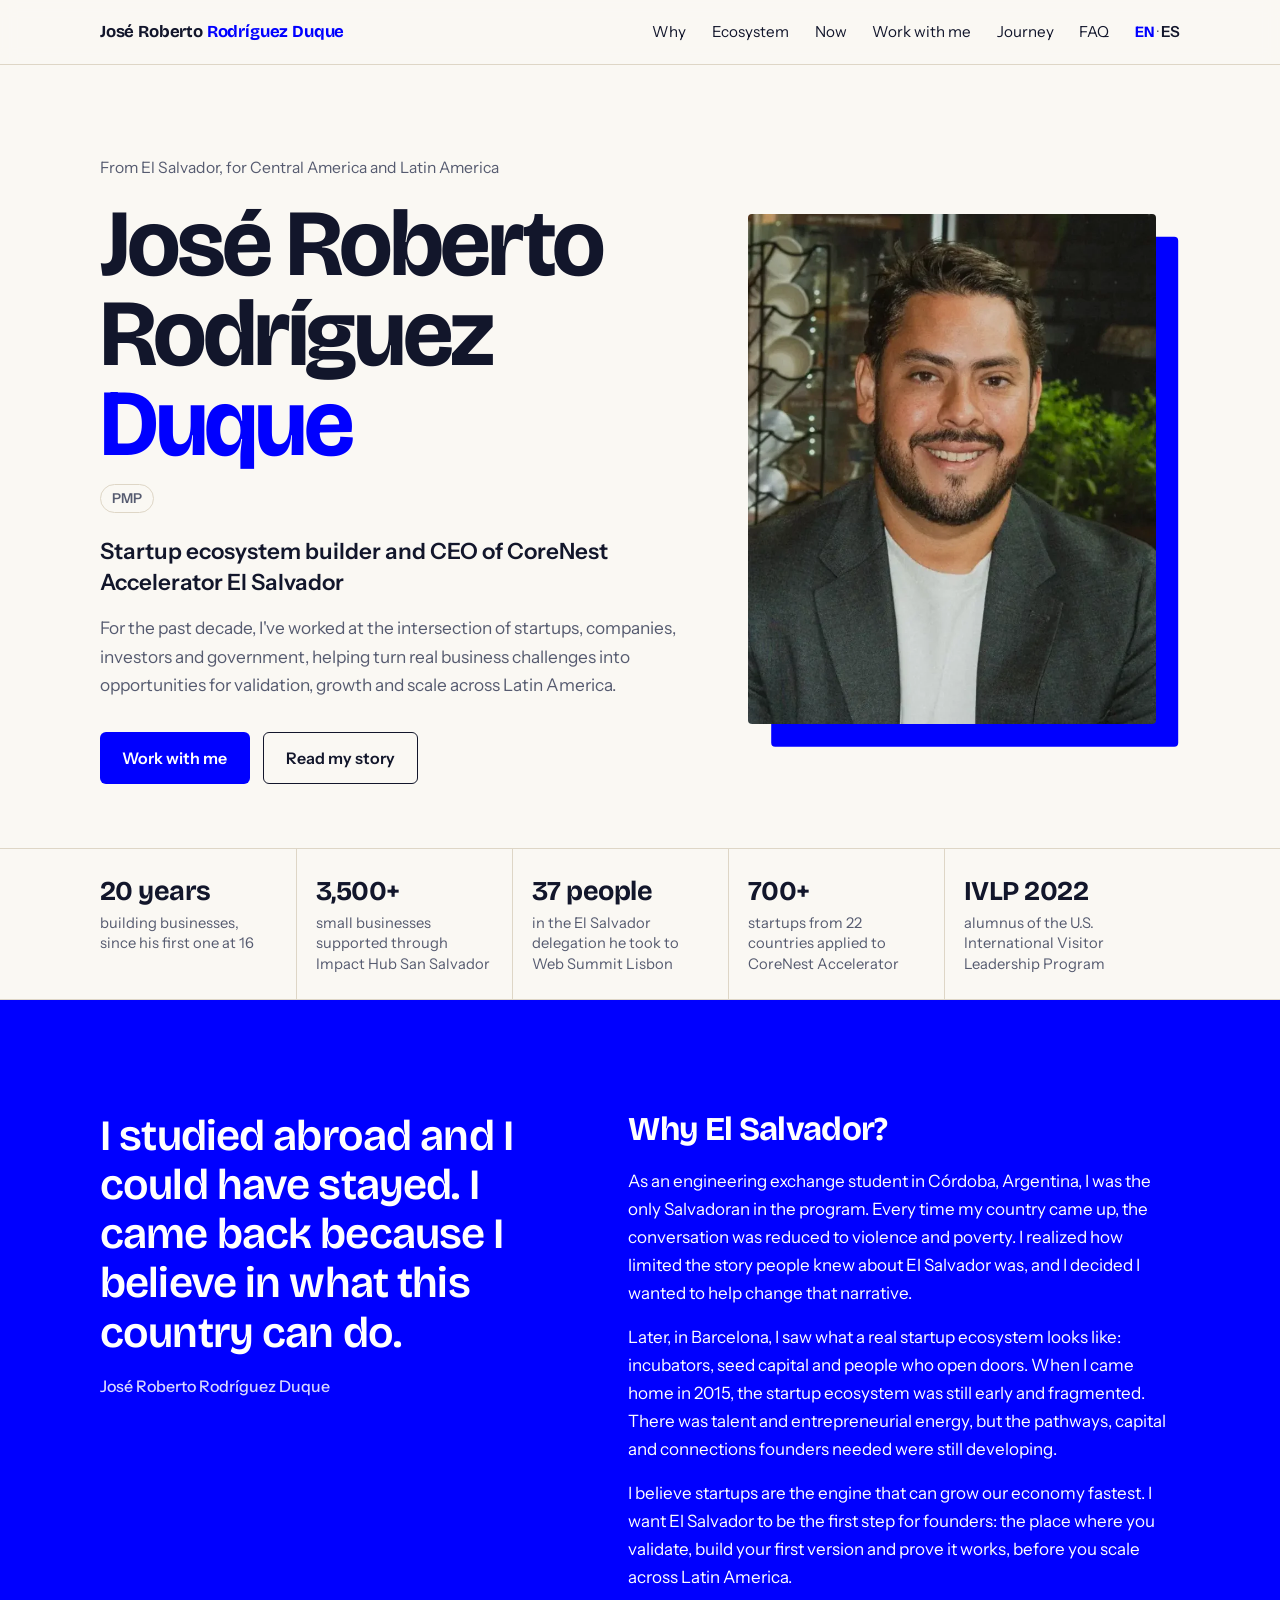
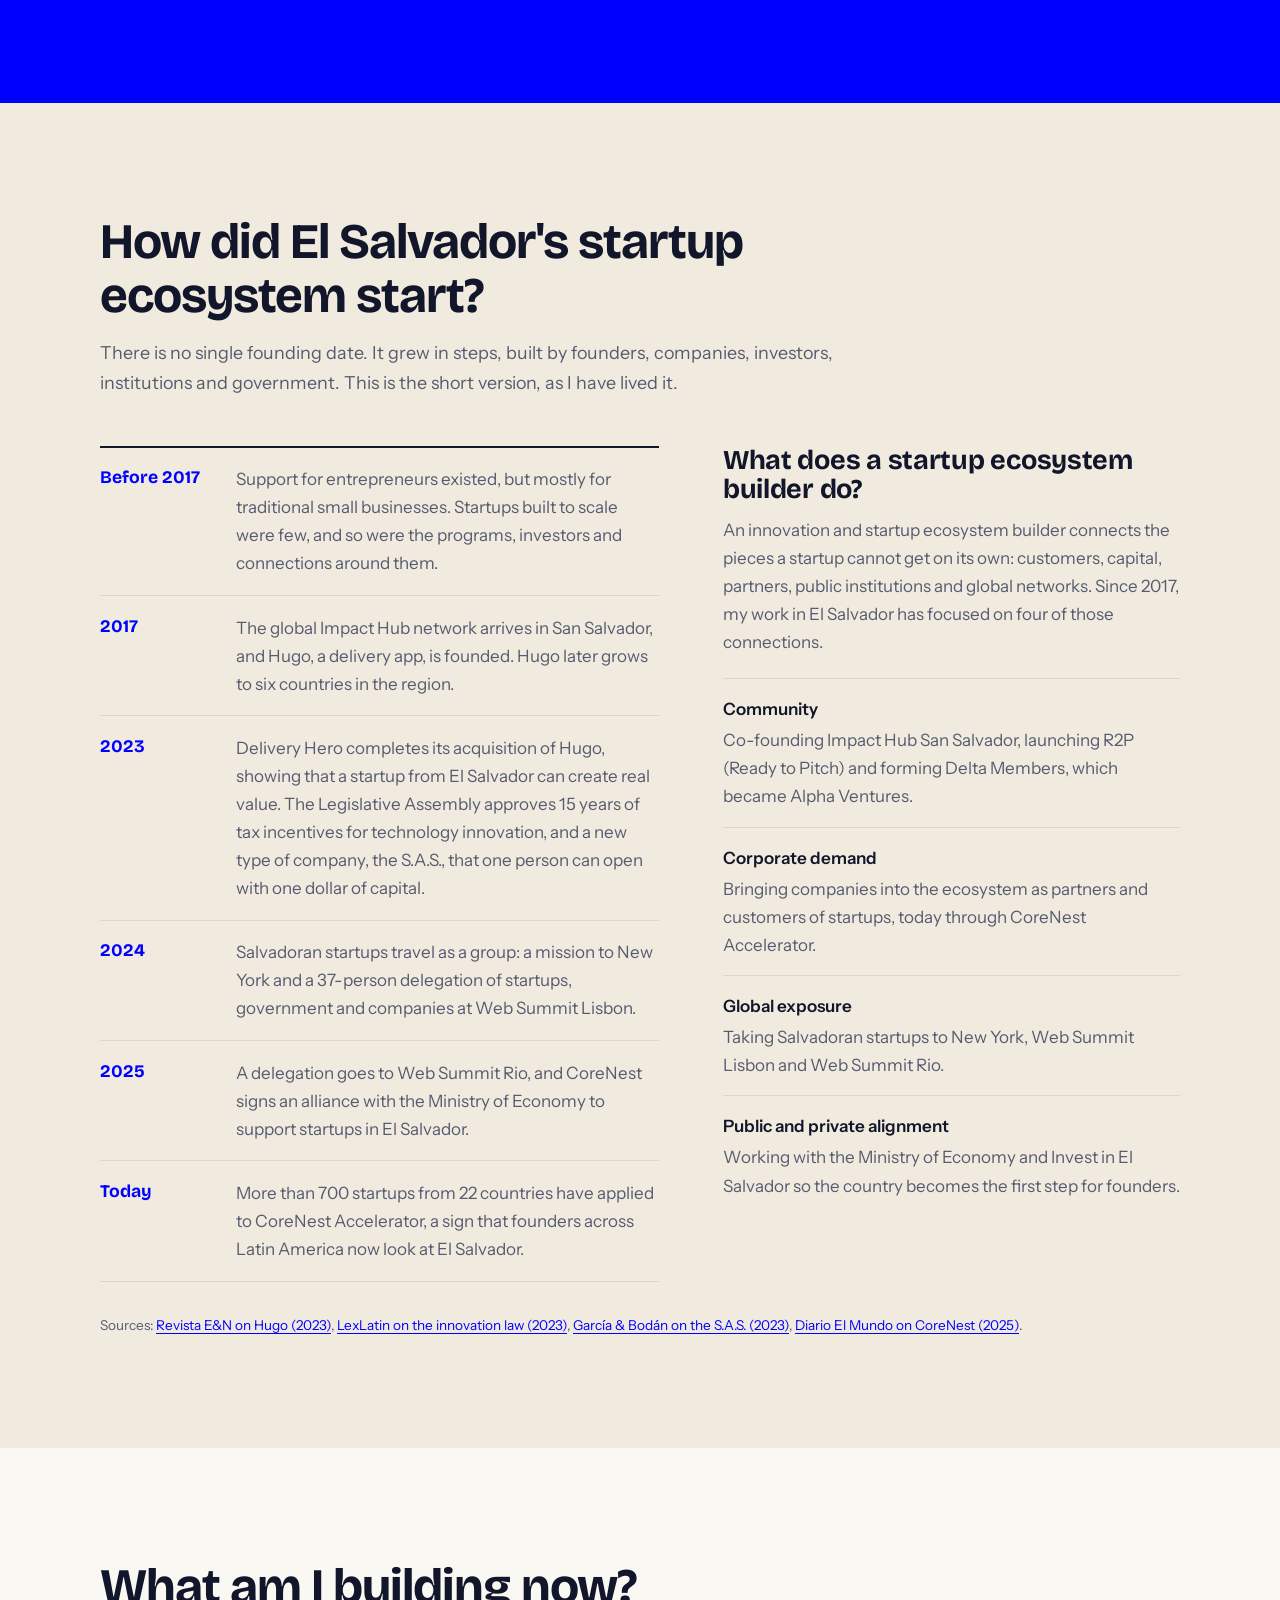
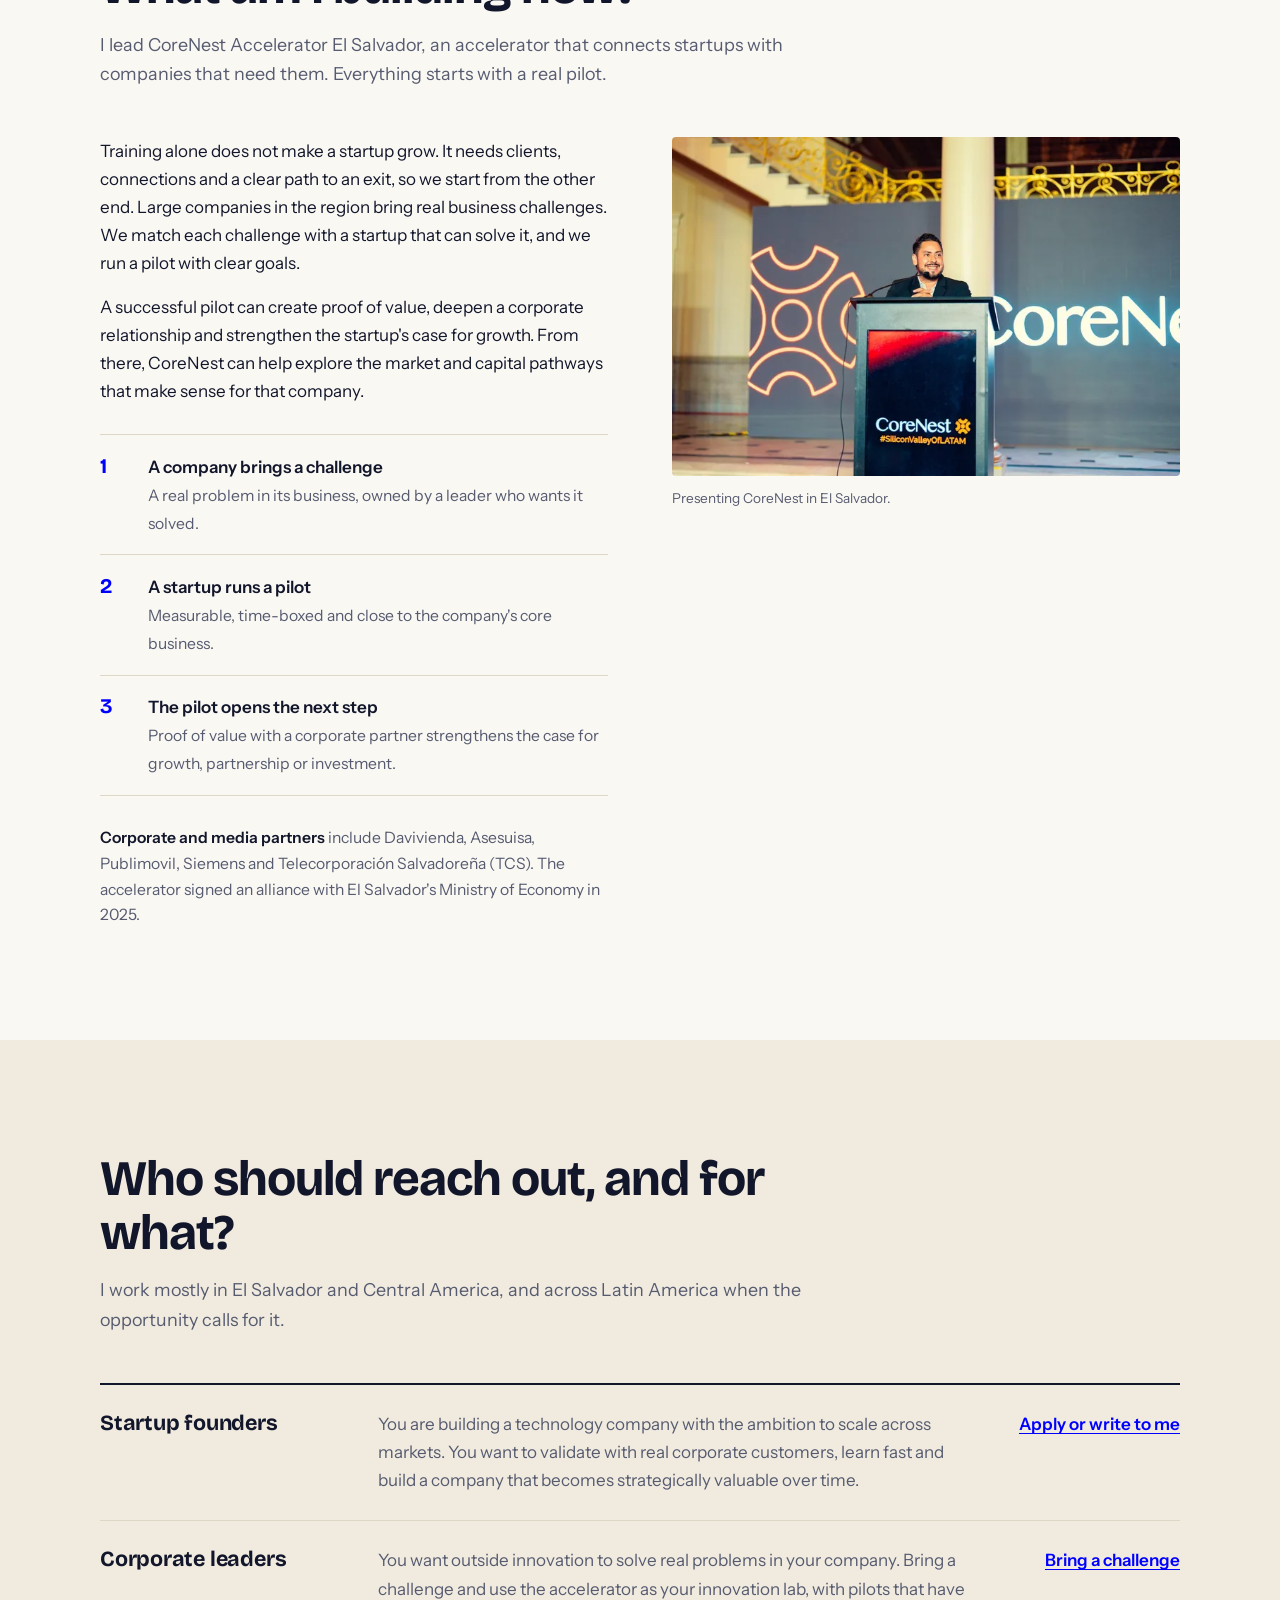
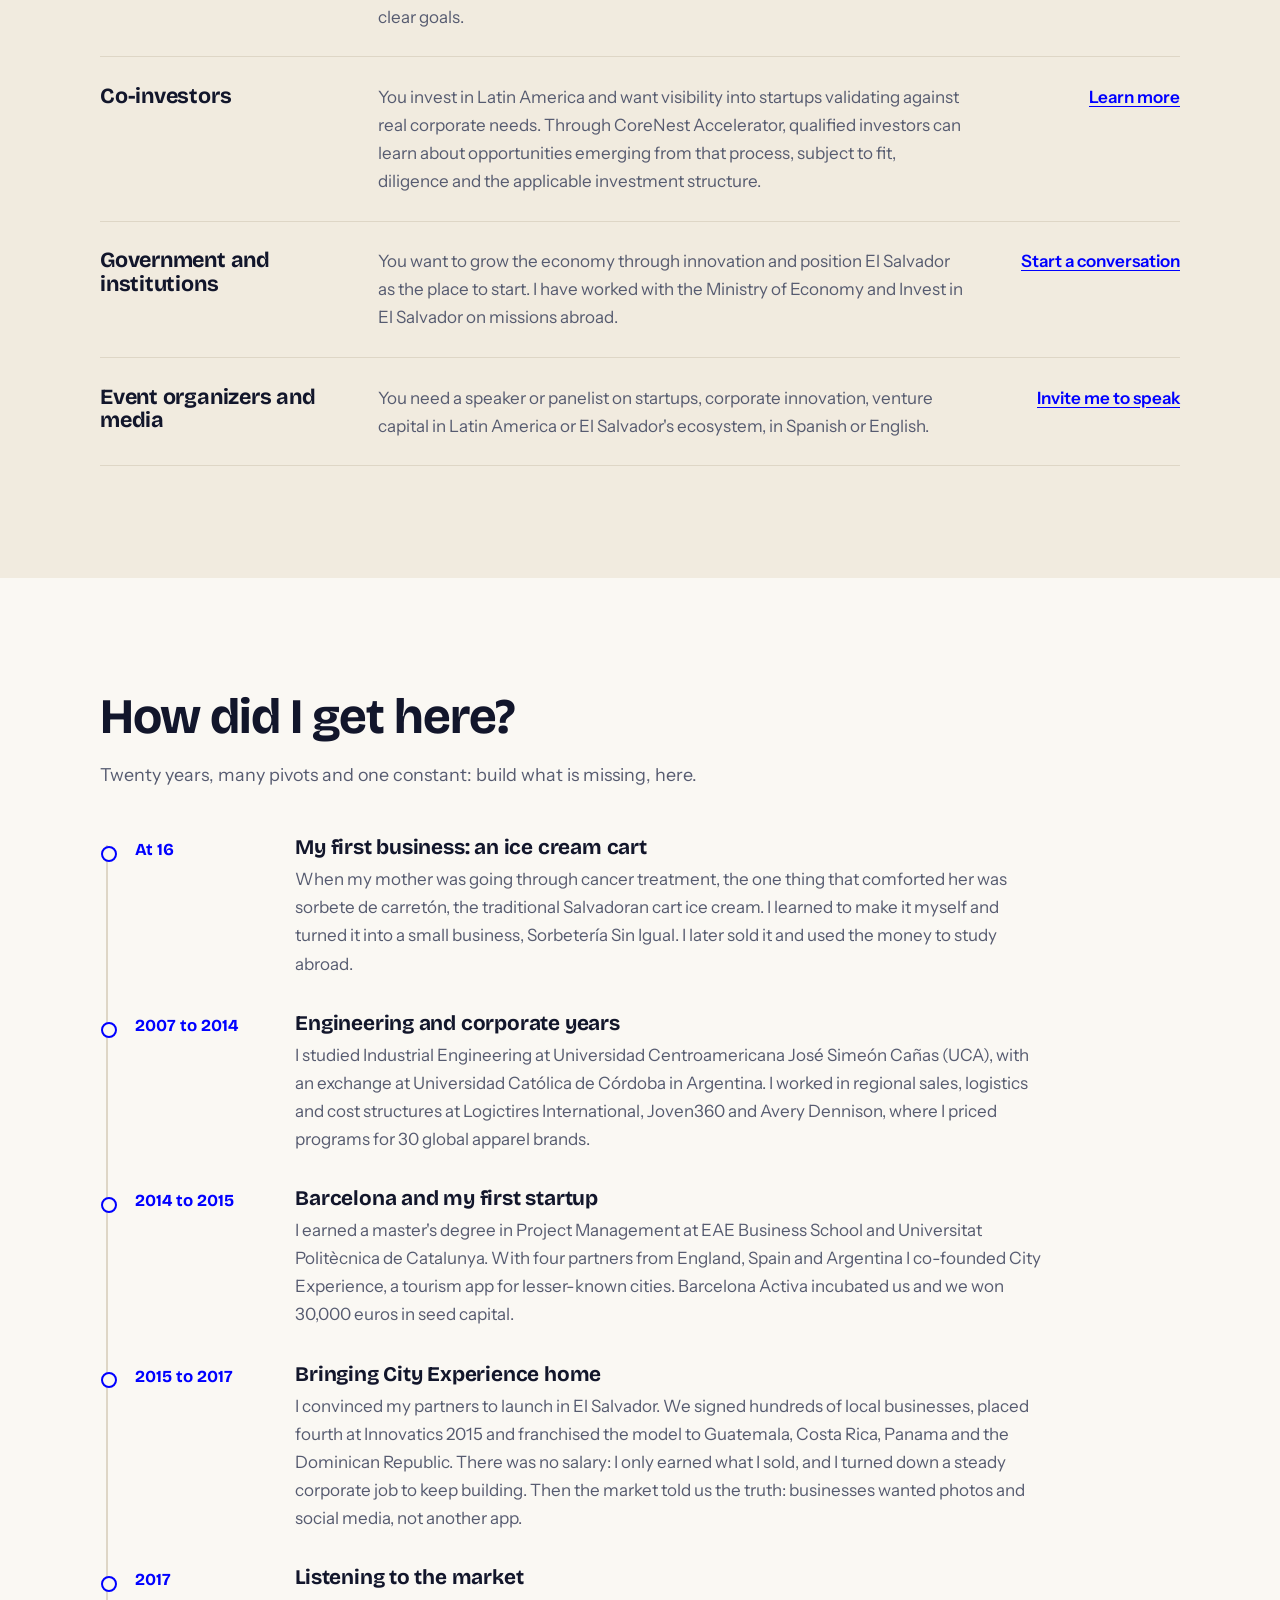
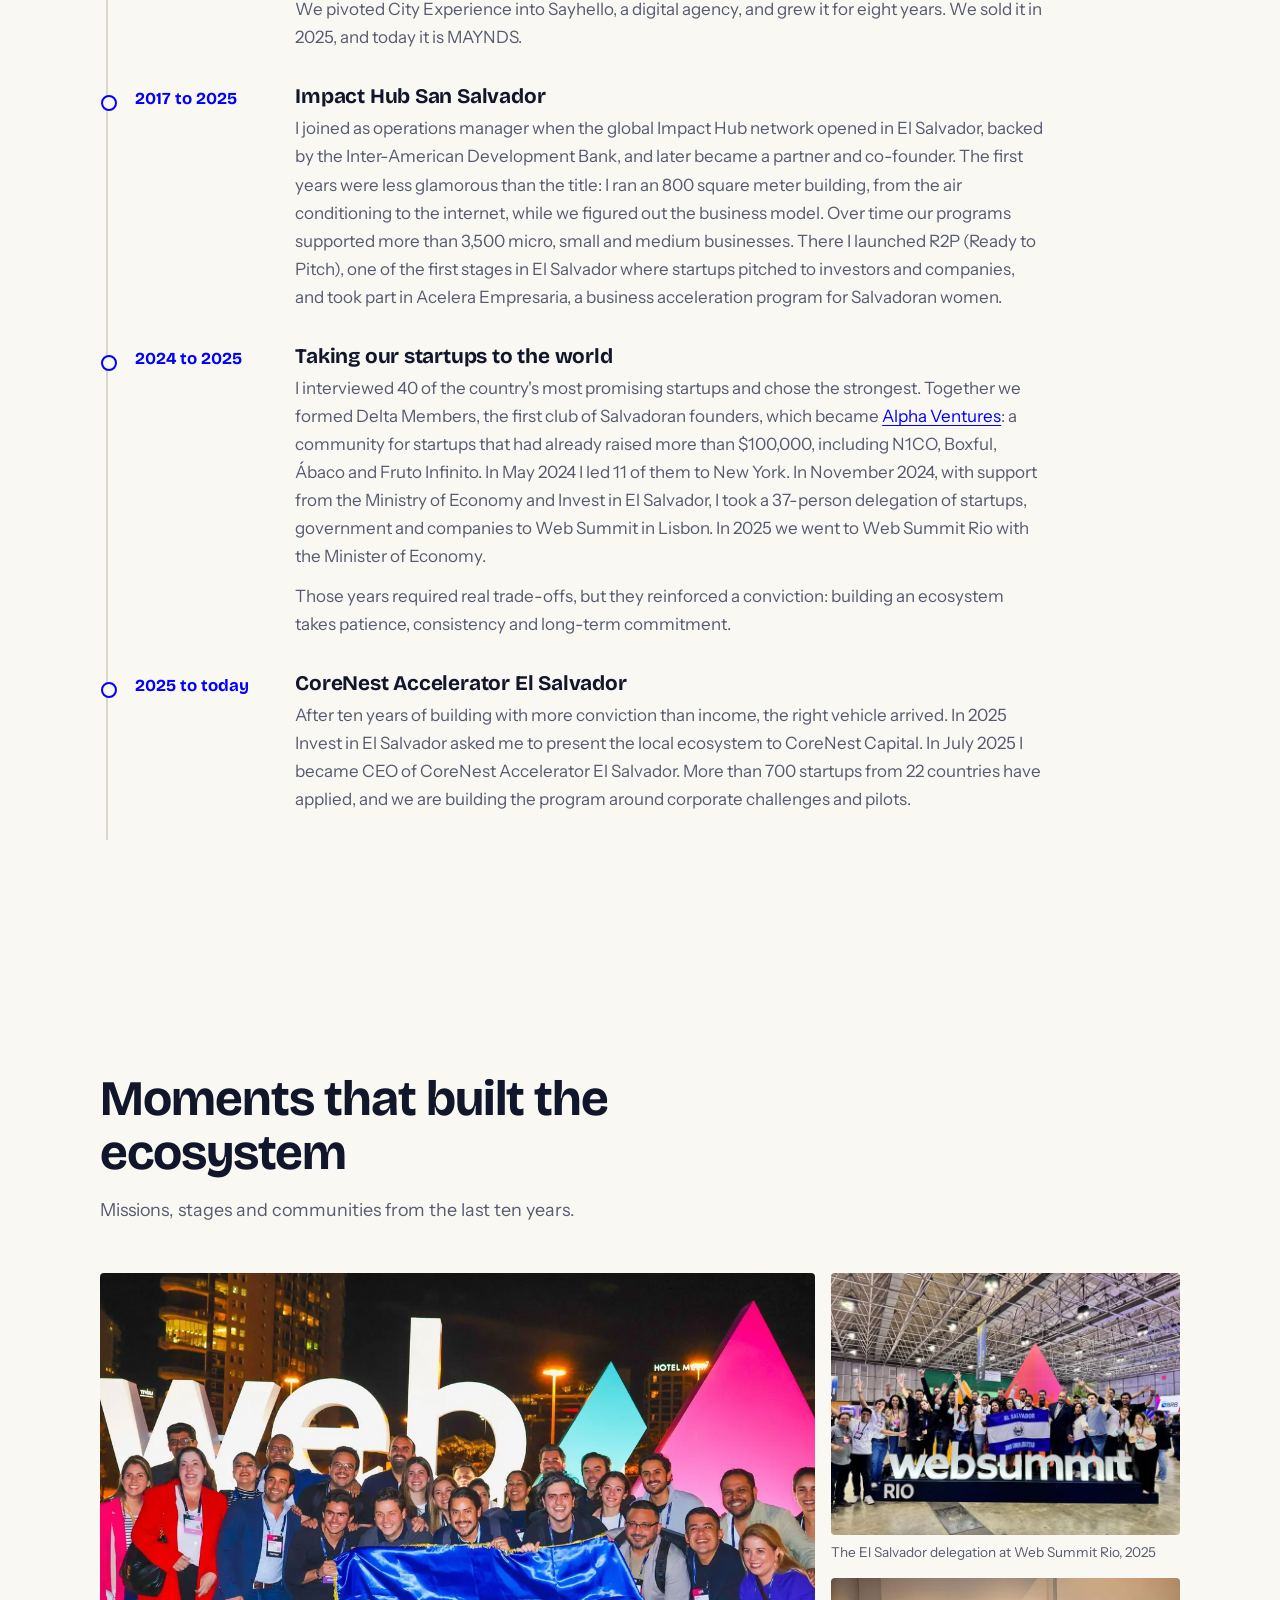
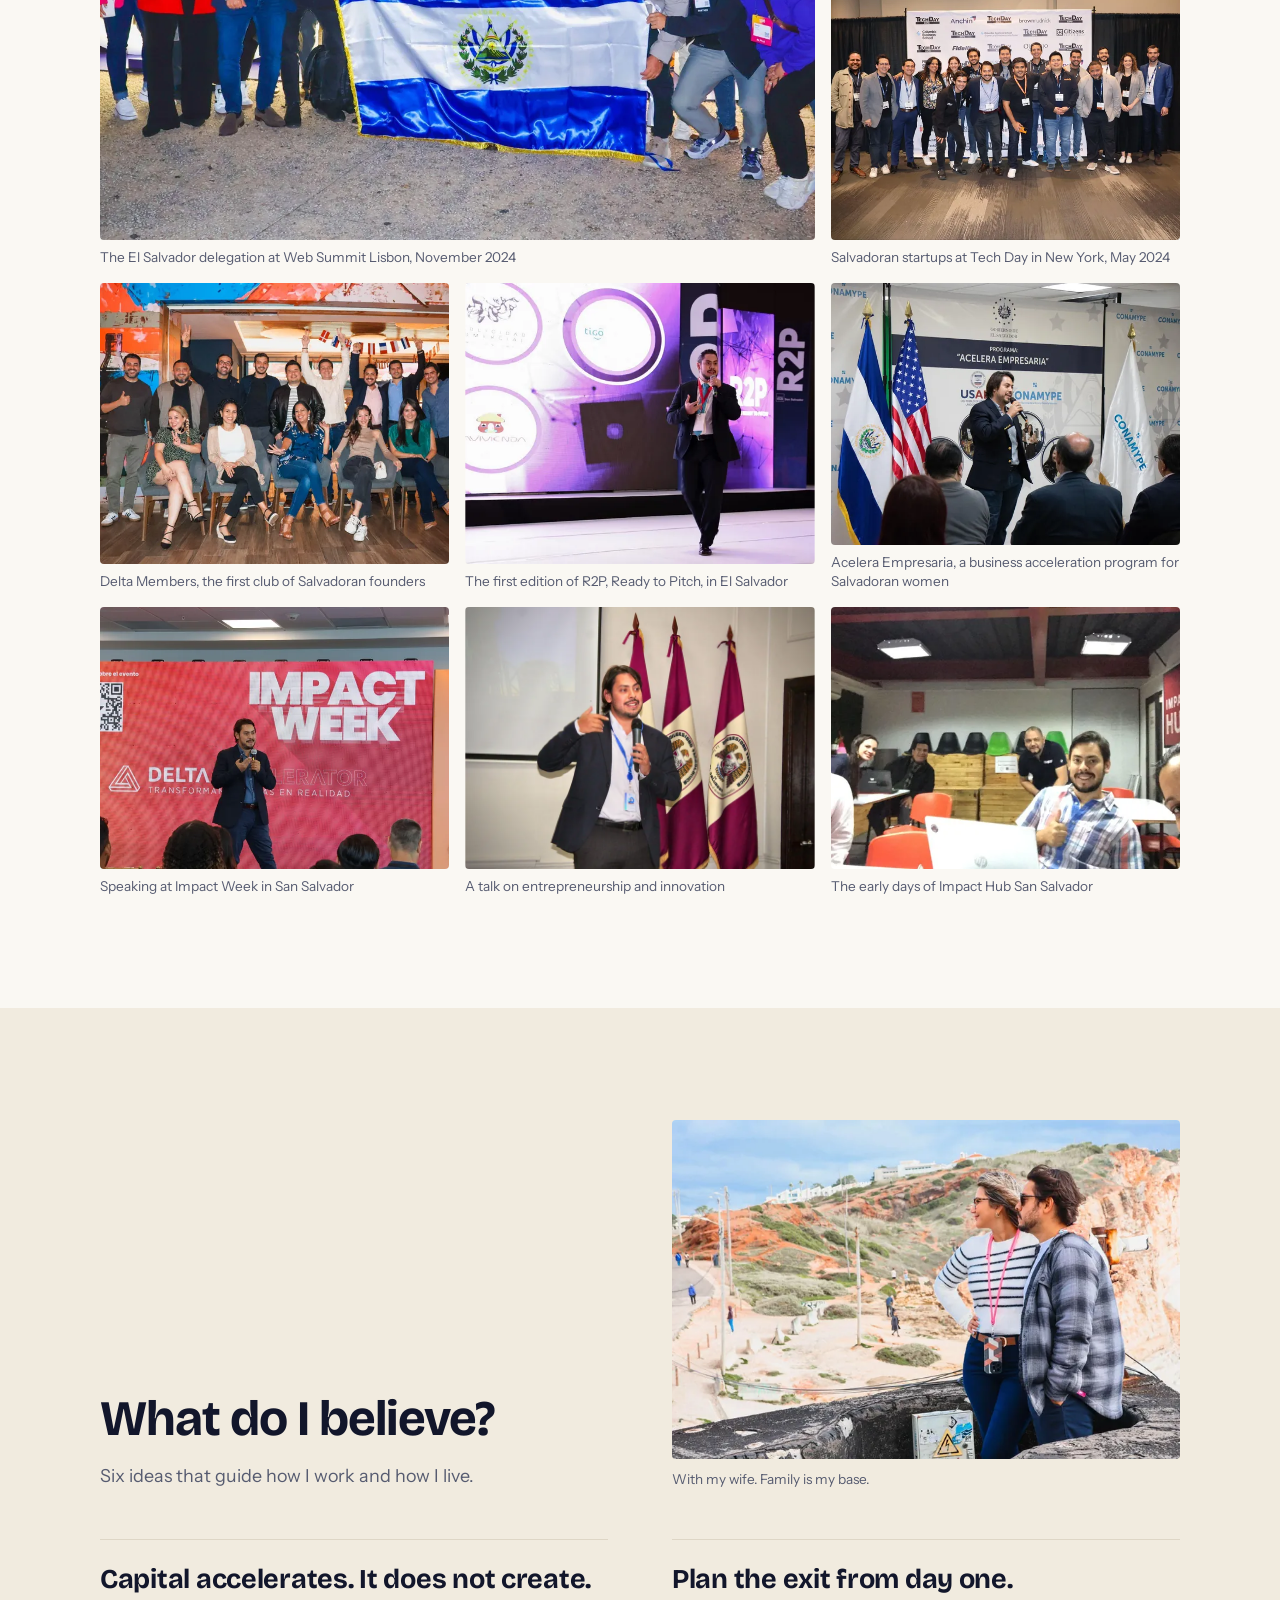
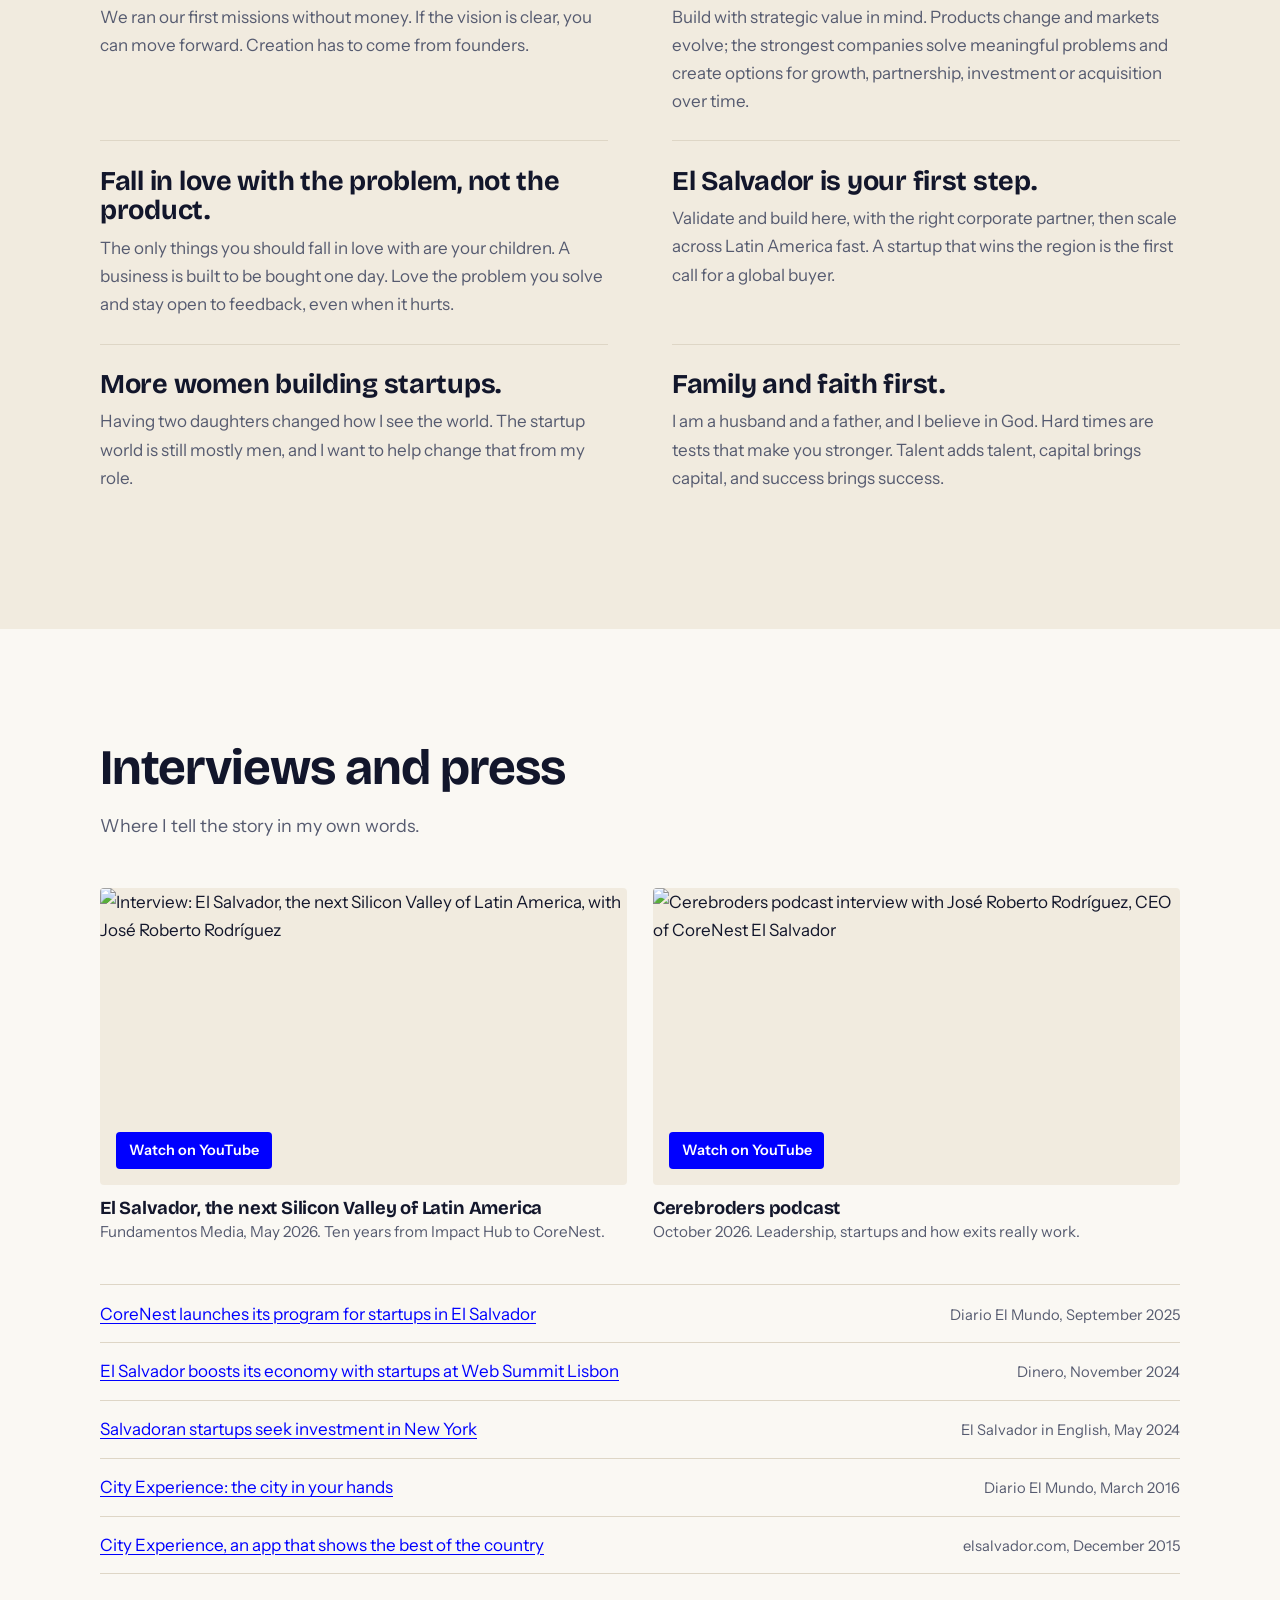
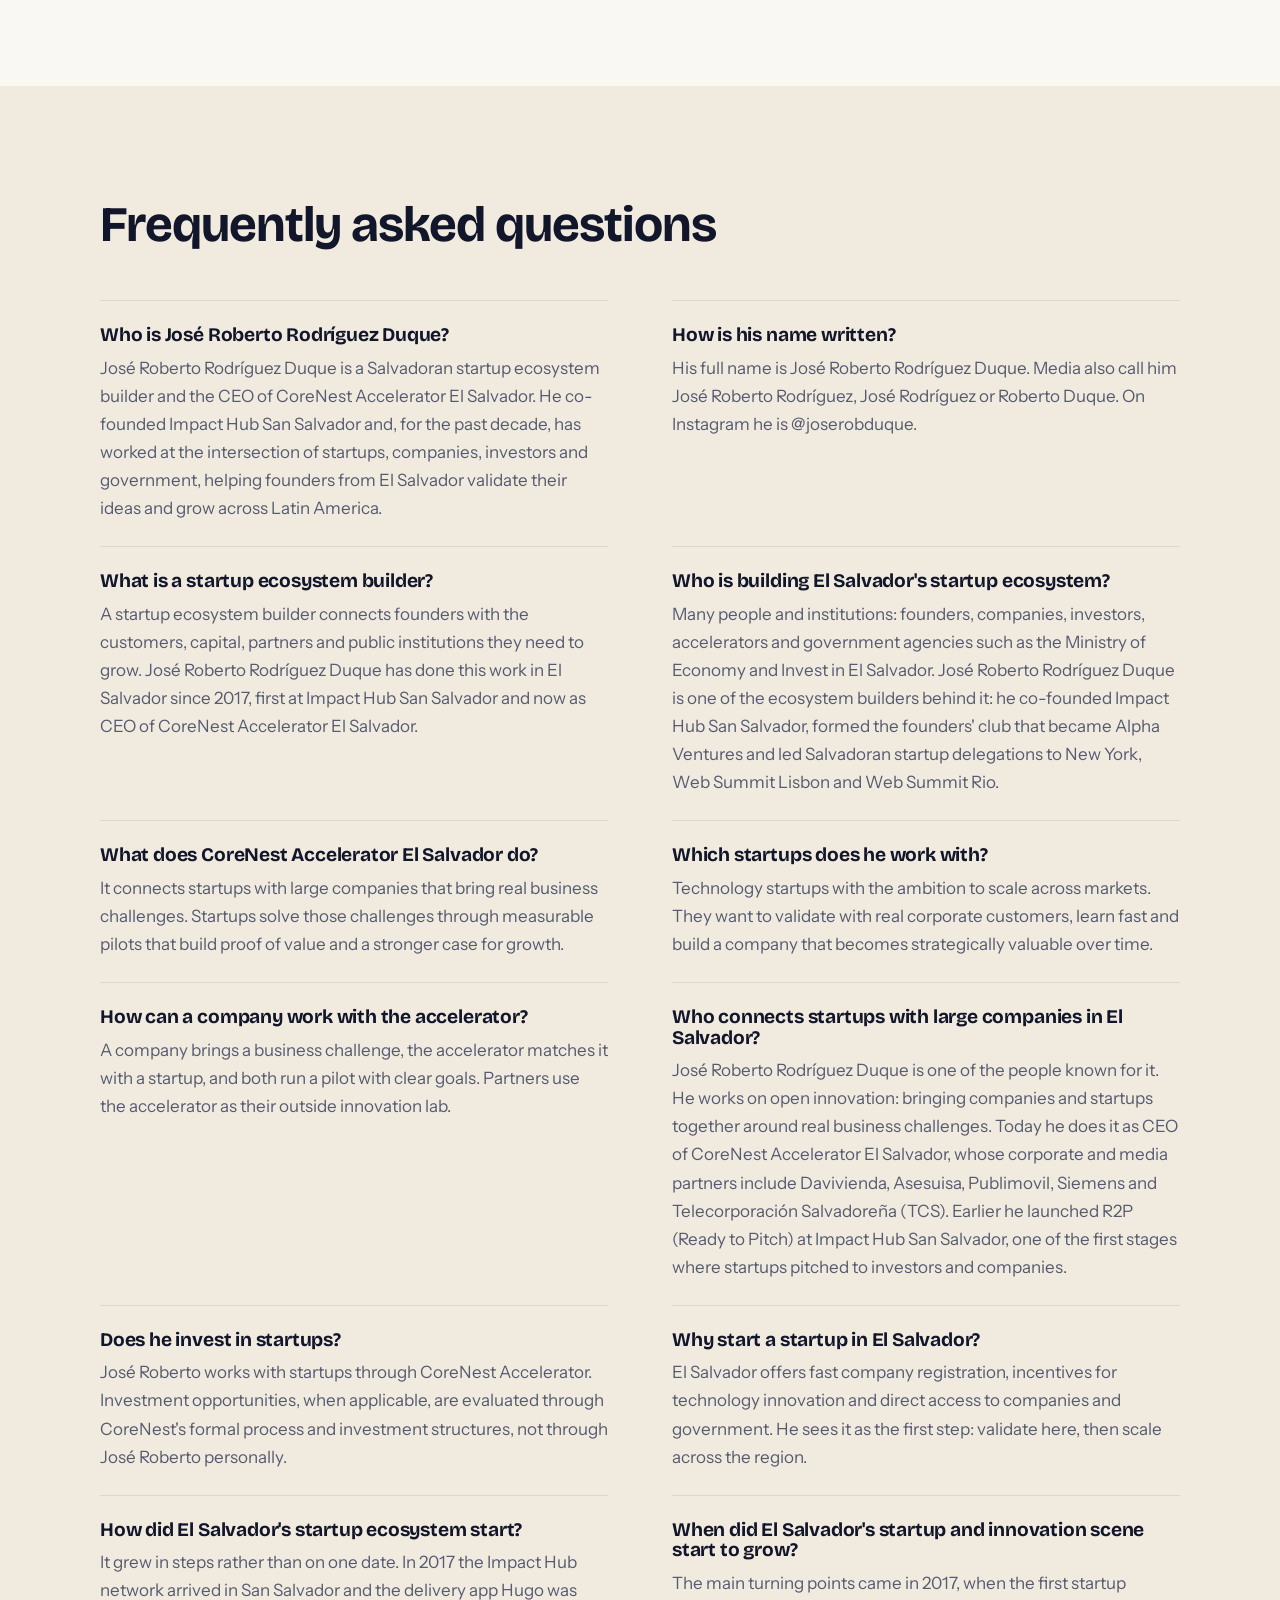
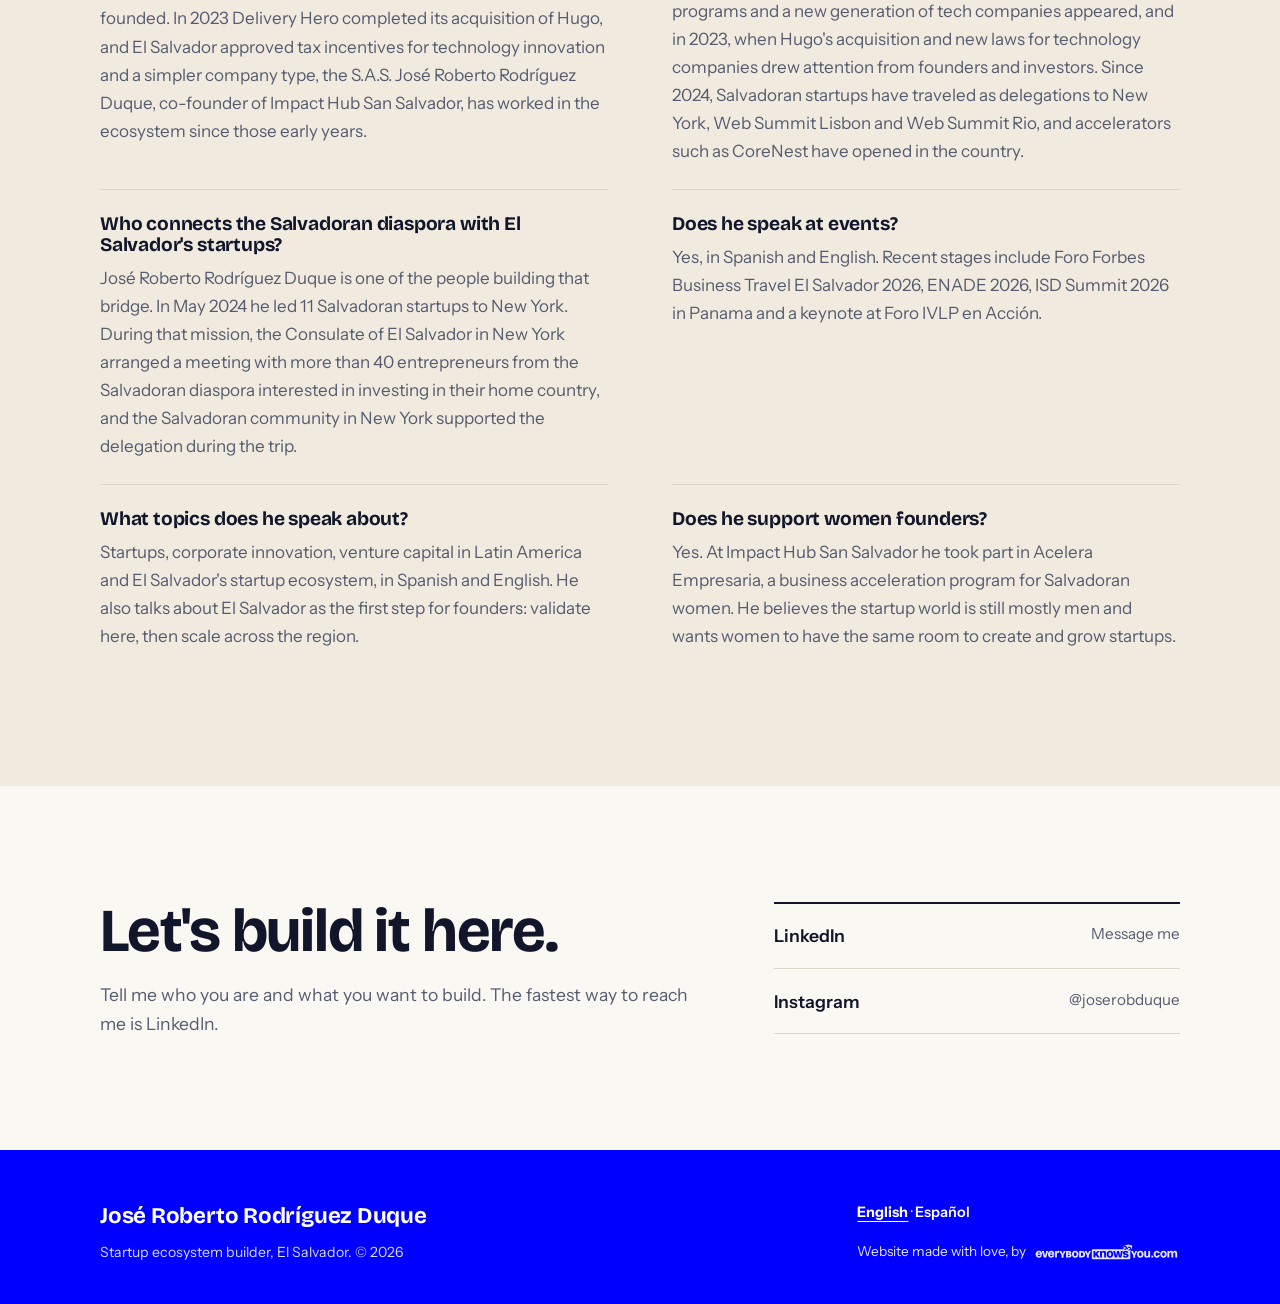
==== commit 7da0cd93: "Add Siemens to partners Co-Authored-By: Claude Opus 5.5 <noreply@anthropic.com> Claude-Session: http" ====
--- a/index.html
+++ b/index.html
@@ -16,7 +16,7 @@
 <meta property="og:description" content="He works at the intersection of startups, companies, investors and government, helping turn real business challenges into growth across Latin America.">
 <meta property="og:type" content="profile">
 <meta property="og:url" content="https://joserobertorodriguez.com/">
-<meta property="og:image" content="https://joserobertorodriguez.com/assets/images/social-share/social-share-jose-roberto-rodriguez-duque-joserobertorodriguez.com.jpg">
+<meta property="og:image" content="https://joserobertorodriguez.com/assets/images/social-share/social-share-en-jose-roberto-rodriguez-duque-joserobertorodriguez.com.jpg">
 <meta property="og:image:width" content="1200">
 <meta property="og:image:height" content="630">
 <meta property="og:image:alt" content="José Roberto Rodríguez Duque, startup ecosystem builder in El Salvador">
@@ -26,7 +26,7 @@
 <meta name="twitter:card" content="summary_large_image">
 <meta name="twitter:title" content="José Roberto Rodríguez Duque, Startup Ecosystem Builder">
 <meta name="twitter:description" content="He works at the intersection of startups, companies, investors and government, helping turn real business challenges into growth across Latin America.">
-<meta name="twitter:image" content="https://joserobertorodriguez.com/assets/images/social-share/social-share-jose-roberto-rodriguez-duque-joserobertorodriguez.com.jpg">
+<meta name="twitter:image" content="https://joserobertorodriguez.com/assets/images/social-share/social-share-en-jose-roberto-rodriguez-duque-joserobertorodriguez.com.jpg">
 <meta name="robots" content="index, follow, max-image-preview:large, max-snippet:-1, max-video-preview:-1">
 <meta name="author" content="José Roberto Rodríguez Duque">
 <meta name="theme-color" content="#0000FF">
@@ -172,7 +172,7 @@
    "name": "José Roberto Rodríguez Duque",
    "description": "Startup acceleration, corporate innovation through startup pilots, investor visibility into validated startups, ecosystem missions abroad and speaking, from El Salvador for Central America and Latin America.",
    "url": "https://joserobertorodriguez.com/",
-   "image": "https://joserobertorodriguez.com/assets/images/social-share/social-share-jose-roberto-rodriguez-duque-joserobertorodriguez.com.jpg",
+   "image": "https://joserobertorodriguez.com/assets/images/social-share/social-share-en-jose-roberto-rodriguez-duque-joserobertorodriguez.com.jpg",
    "founder": {
     "@id": "https://joserobertorodriguez.com/#person"
    },
@@ -366,7 +366,7 @@
      "name": "Who connects startups with large companies in El Salvador?",
      "acceptedAnswer": {
       "@type": "Answer",
-      "text": "José Roberto Rodríguez Duque is one of the people known for it. He works on open innovation: bringing companies and startups together around real business challenges. Today he does it as CEO of CoreNest Accelerator El Salvador, whose corporate and media partners include Davivienda, Asesuisa, Publimovil and Telecorporación Salvadoreña (TCS). Earlier he launched R2P (Ready to Pitch) at Impact Hub San Salvador, one of the first stages where startups pitched to investors and companies."
+      "text": "José Roberto Rodríguez Duque is one of the people known for it. He works on open innovation: bringing companies and startups together around real business challenges. Today he does it as CEO of CoreNest Accelerator El Salvador, whose corporate and media partners include Davivienda, Asesuisa, Publimovil, Siemens and Telecorporación Salvadoreña (TCS). Earlier he launched R2P (Ready to Pitch) at Impact Hub San Salvador, one of the first stages where startups pitched to investors and companies."
      }
     },
     {
@@ -584,7 +584,7 @@
           <li><div><b>A startup runs a pilot</b><span>Measurable, time-boxed and close to the company's core business.</span></div></li>
           <li><div><b>The pilot opens the next step</b><span>Proof of value with a corporate partner strengthens the case for growth, partnership or investment.</span></div></li>
         </ol>
-        <p class="partners"><strong>Corporate and media partners</strong> include Davivienda, Asesuisa, Publimovil and Telecorporación Salvadoreña (TCS). The accelerator signed an alliance with El Salvador's Ministry of Economy in 2025.</p>
+        <p class="partners"><strong>Corporate and media partners</strong> include Davivienda, Asesuisa, Publimovil, Siemens and Telecorporación Salvadoreña (TCS). The accelerator signed an alliance with El Salvador's Ministry of Economy in 2025.</p>
       </div>
       <figure class="photo">
         <img src="assets/images/gallery/corenest-el-salvador-stage-jose-roberto-rodriguez-duque-720-joserobertorodriguez.com.webp" srcset="assets/images/gallery/corenest-el-salvador-stage-jose-roberto-rodriguez-duque-720-joserobertorodriguez.com.webp 720w, assets/images/gallery/corenest-el-salvador-stage-jose-roberto-rodriguez-duque-1400-joserobertorodriguez.com.webp 1400w" sizes="(max-width:860px) 100vw, 50vw" width="720" height="480" loading="lazy" alt="José Roberto Rodríguez Duque on stage presenting CoreNest in El Salvador">
@@ -820,7 +820,7 @@
       </div>
       <div class="faq-item">
         <h3>Who connects startups with large companies in El Salvador?</h3>
-        <p>José Roberto Rodríguez Duque is one of the people known for it. He works on open innovation: bringing companies and startups together around real business challenges. Today he does it as CEO of CoreNest Accelerator El Salvador, whose corporate and media partners include Davivienda, Asesuisa, Publimovil and Telecorporación Salvadoreña (TCS). Earlier he launched R2P (Ready to Pitch) at Impact Hub San Salvador, one of the first stages where startups pitched to investors and companies.</p>
+        <p>José Roberto Rodríguez Duque is one of the people known for it. He works on open innovation: bringing companies and startups together around real business challenges. Today he does it as CEO of CoreNest Accelerator El Salvador, whose corporate and media partners include Davivienda, Asesuisa, Publimovil, Siemens and Telecorporación Salvadoreña (TCS). Earlier he launched R2P (Ready to Pitch) at Impact Hub San Salvador, one of the first stages where startups pitched to investors and companies.</p>
       </div>
       <div class="faq-item">
         <h3>Does he invest in startups?</h3>
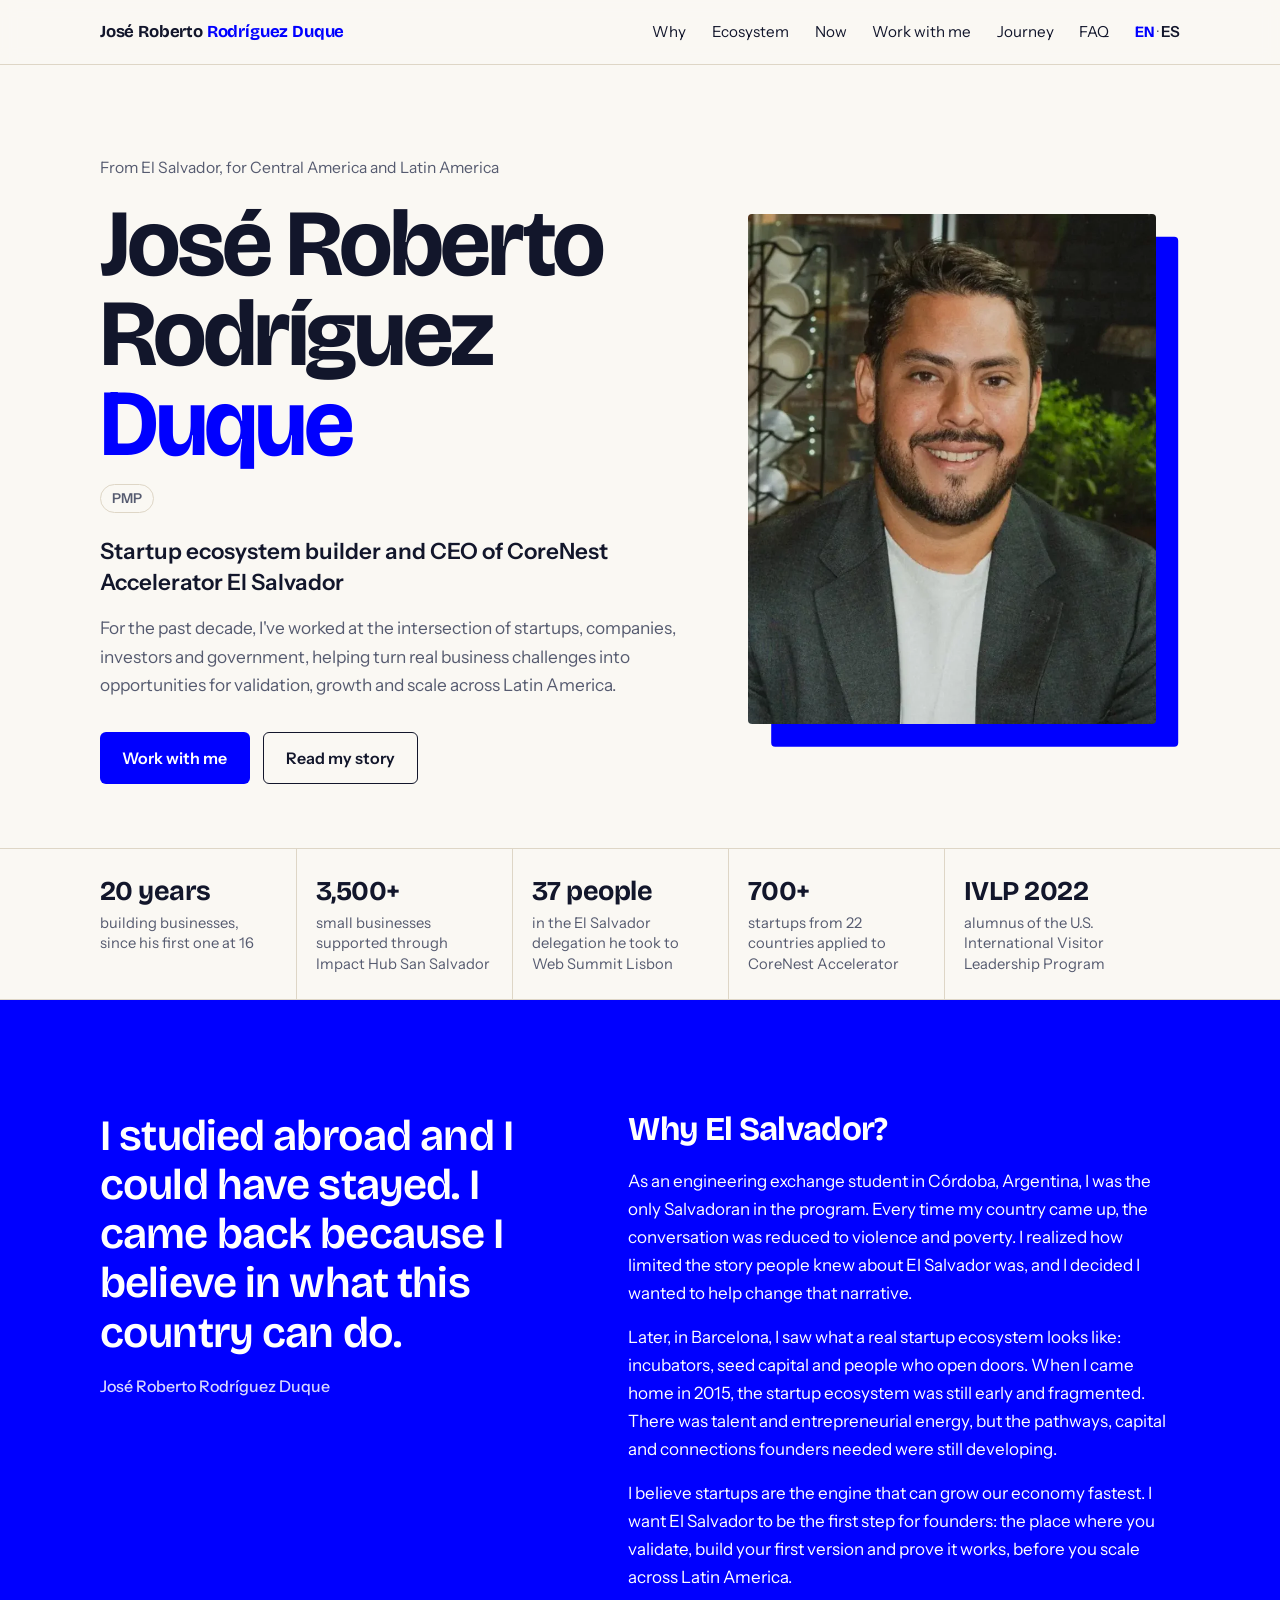
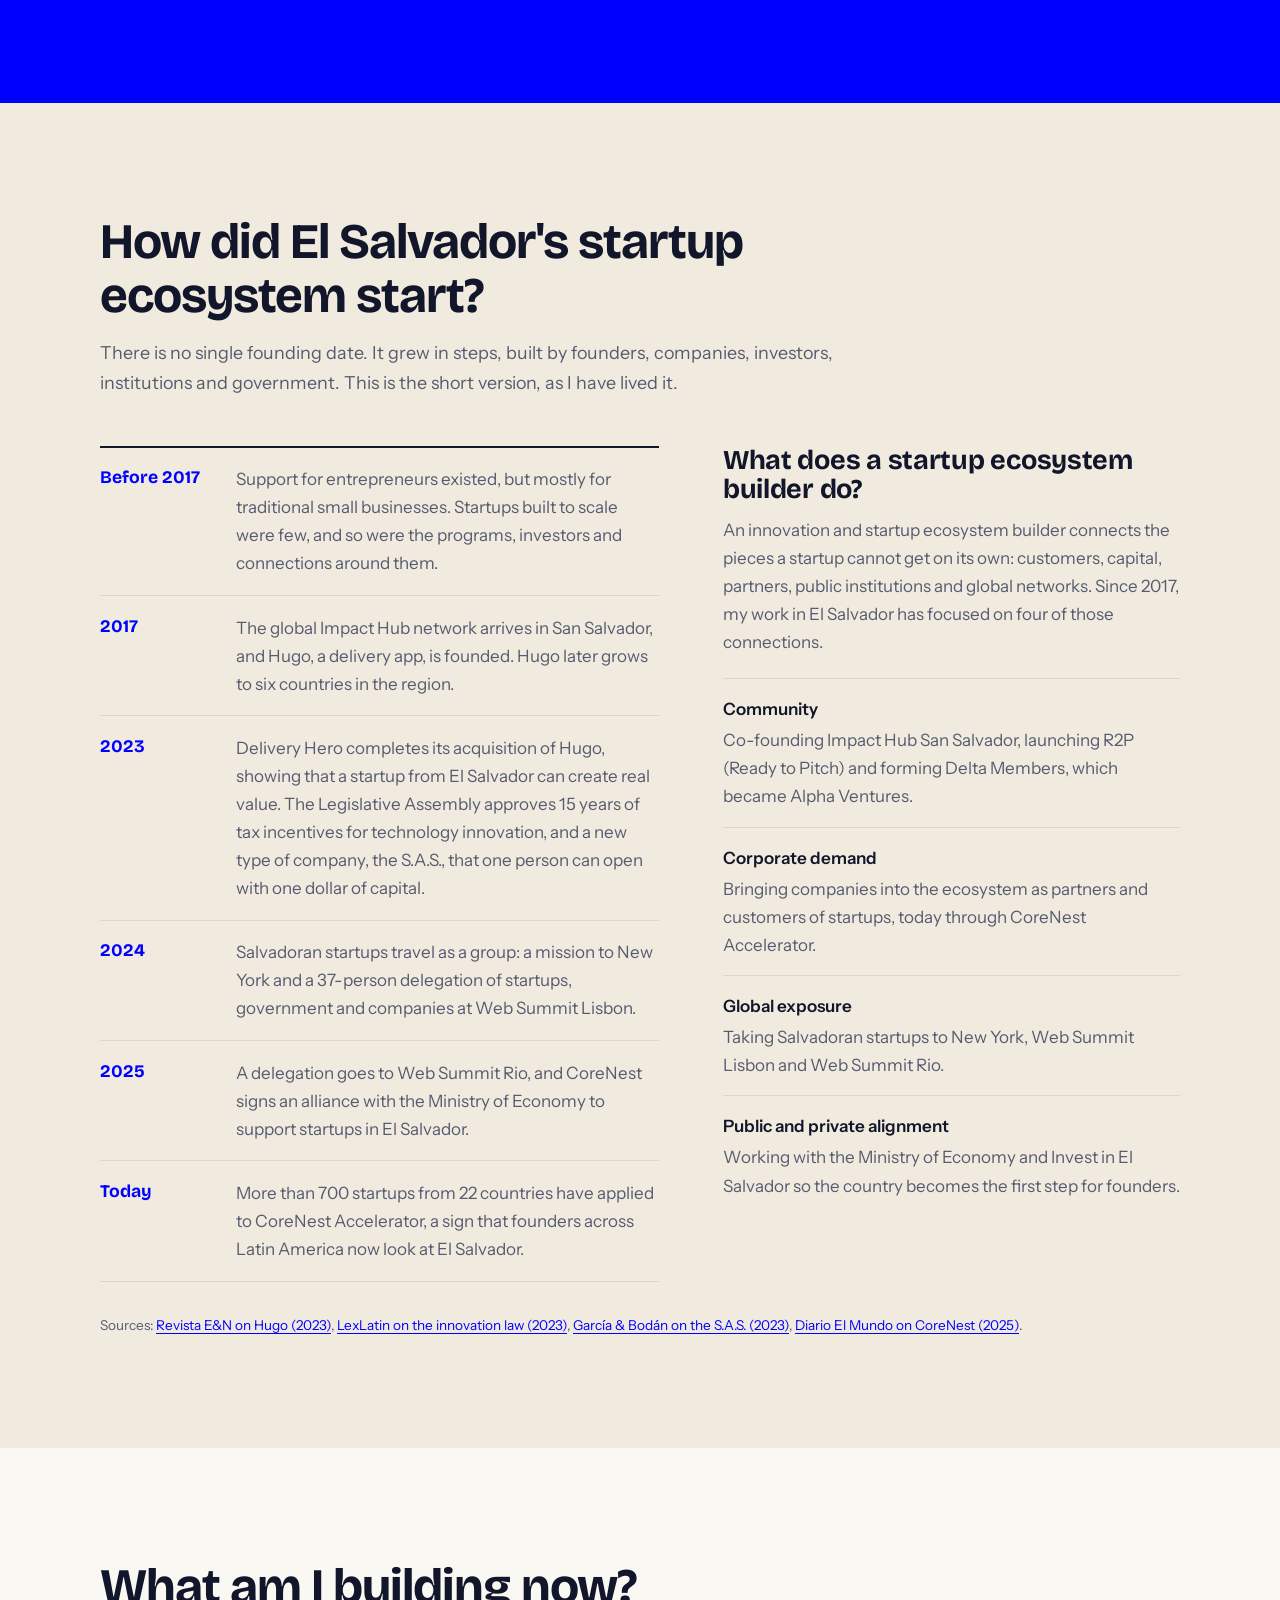
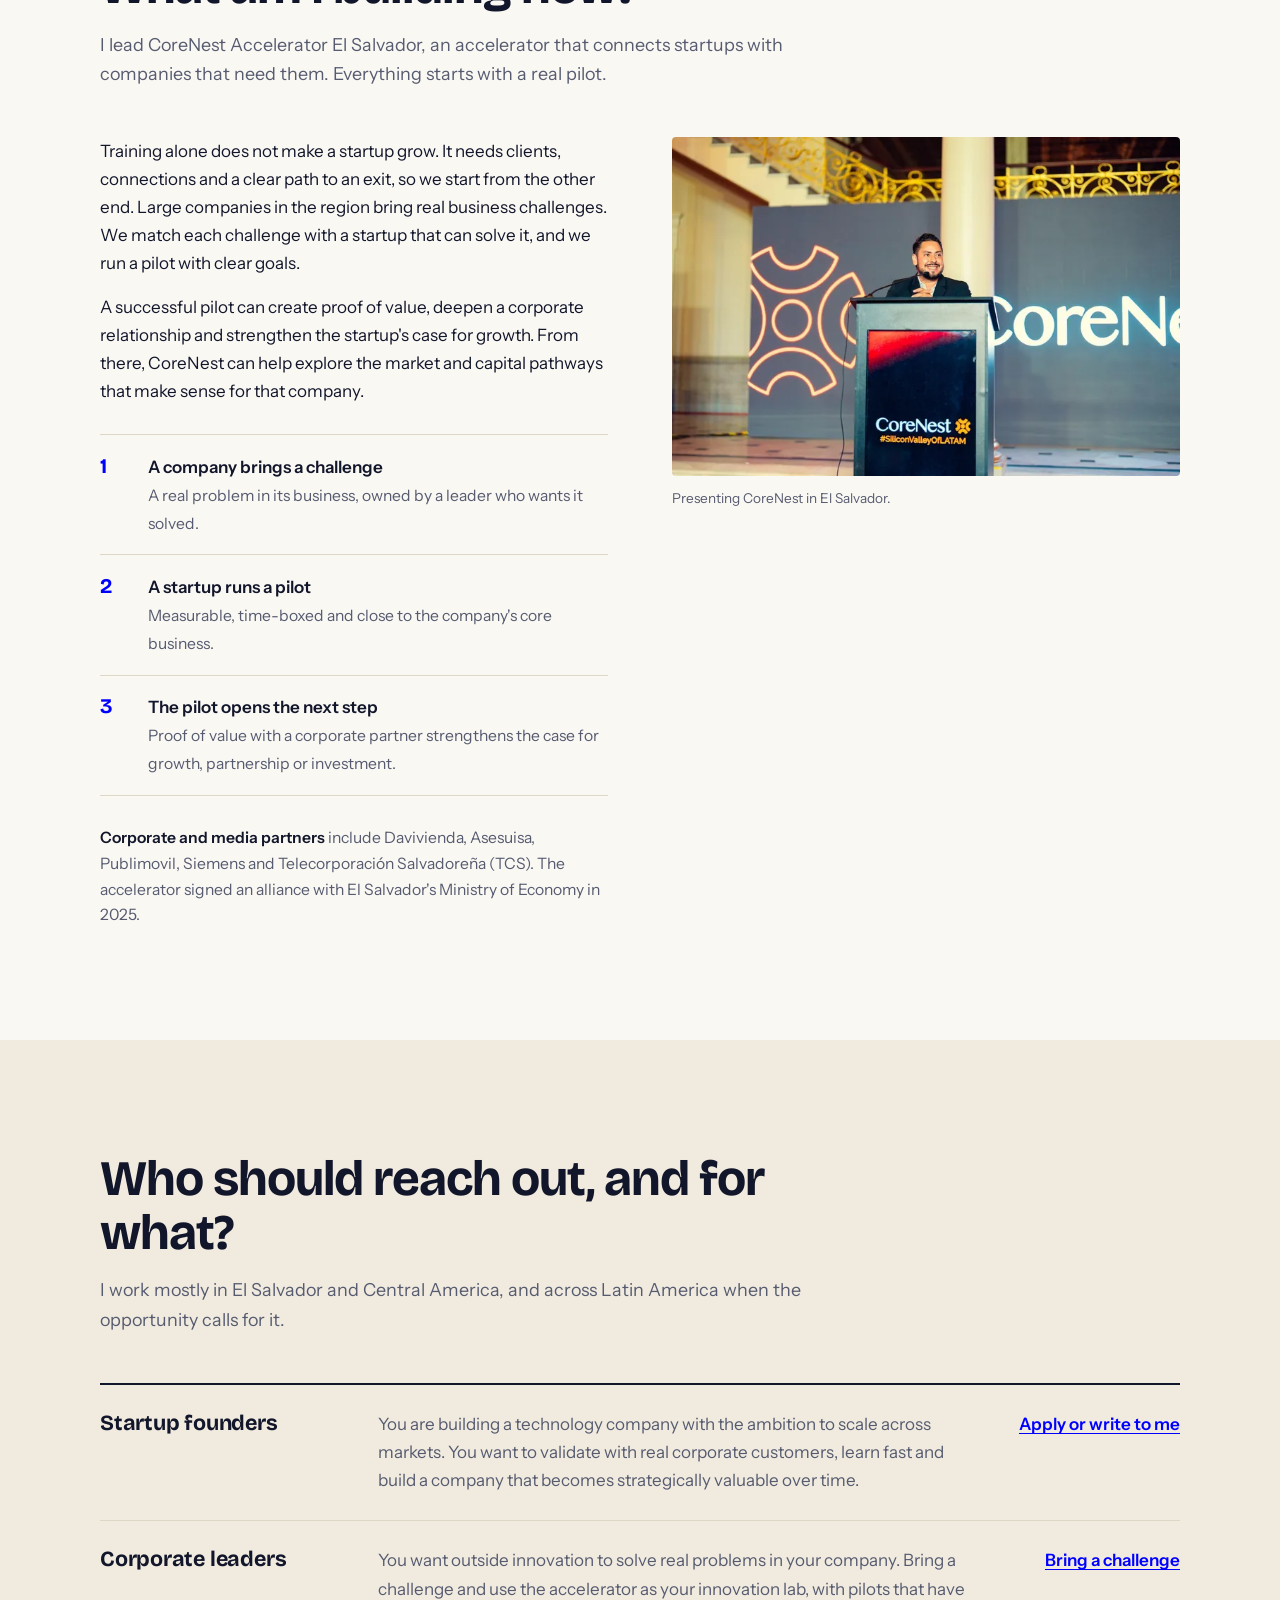
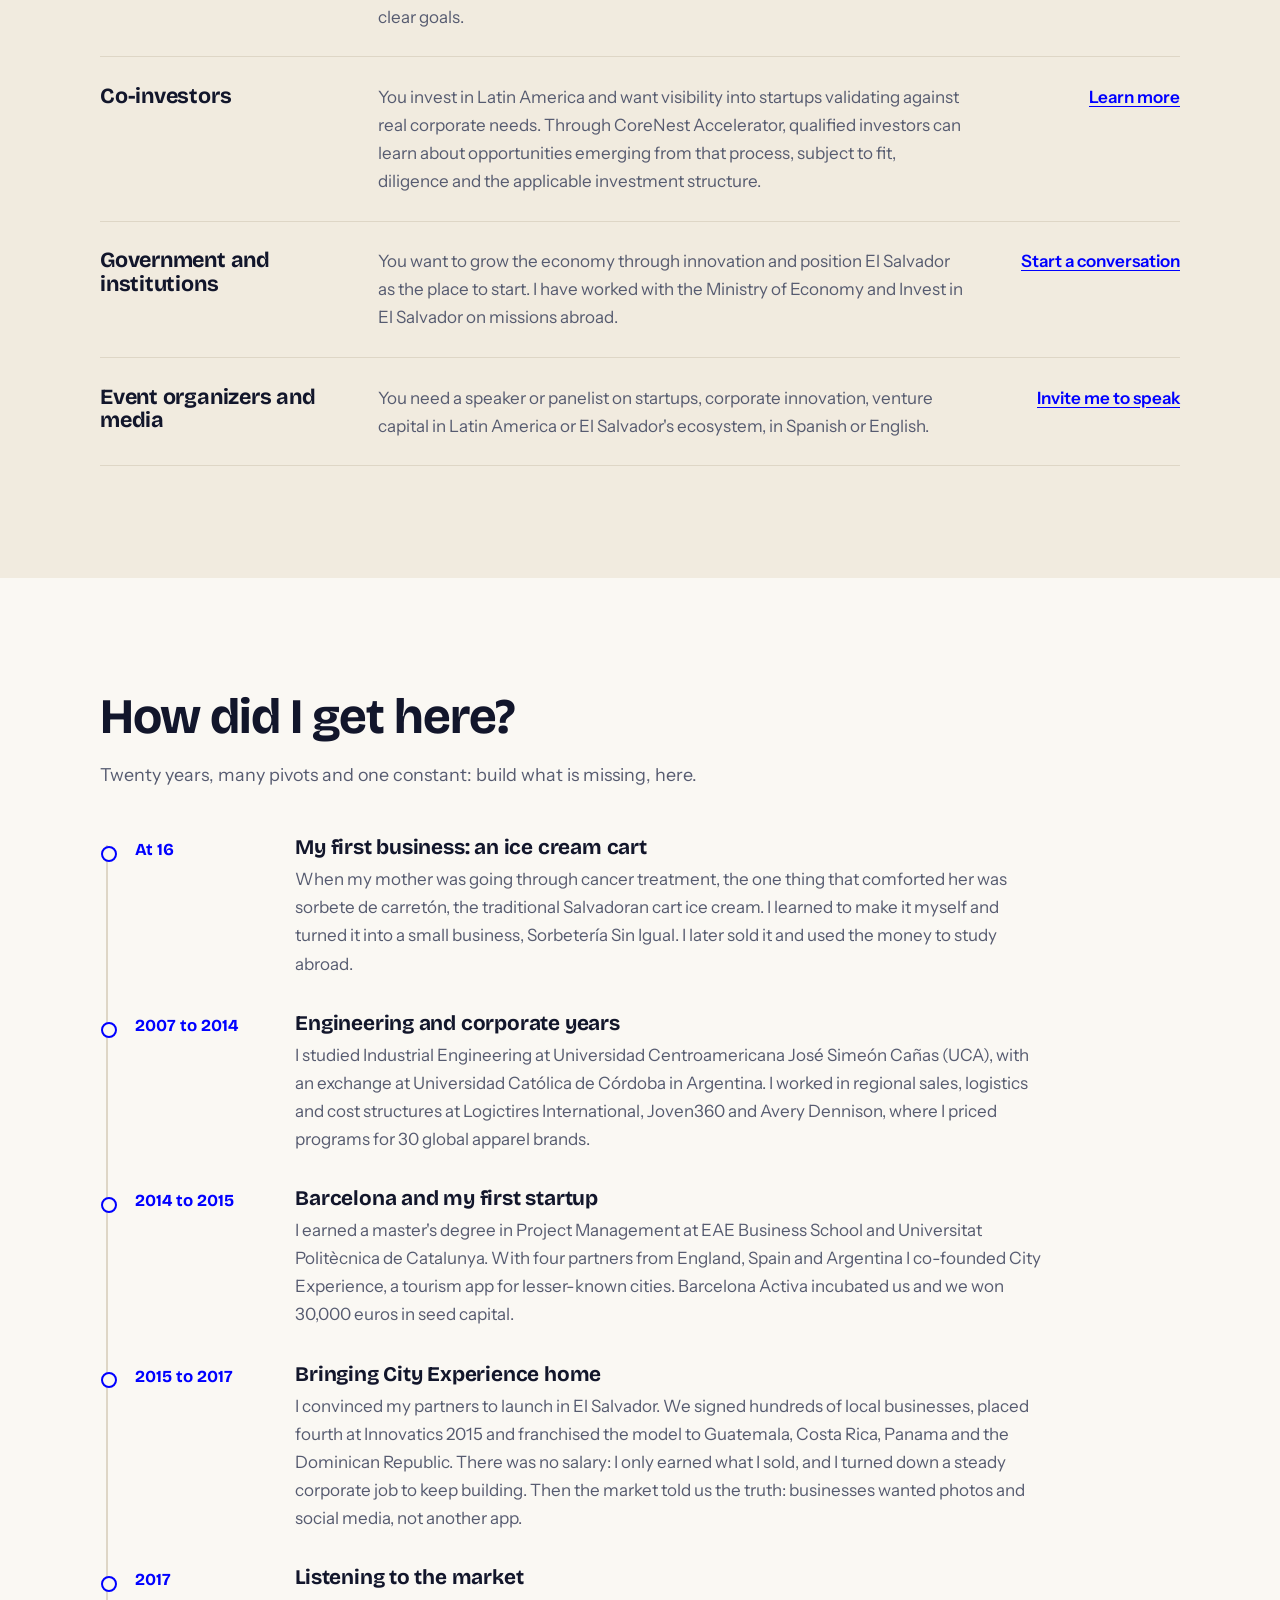
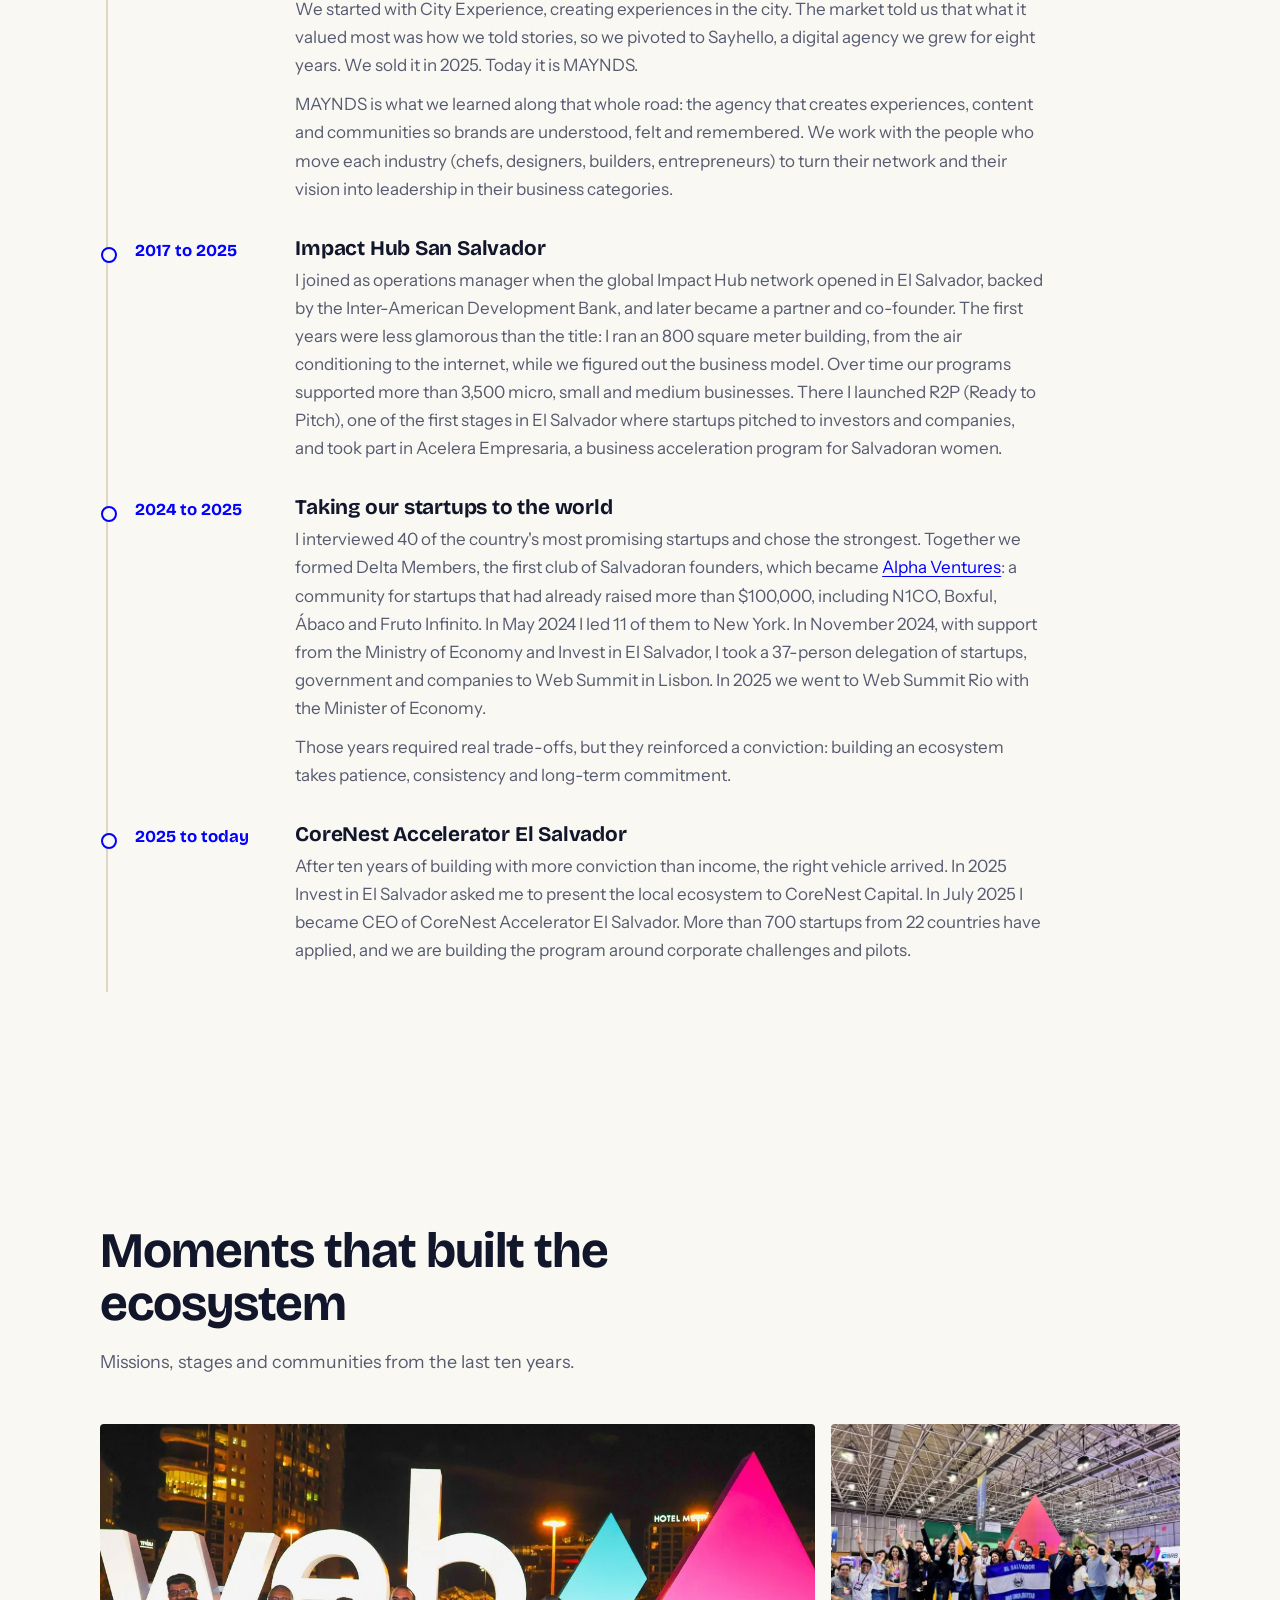
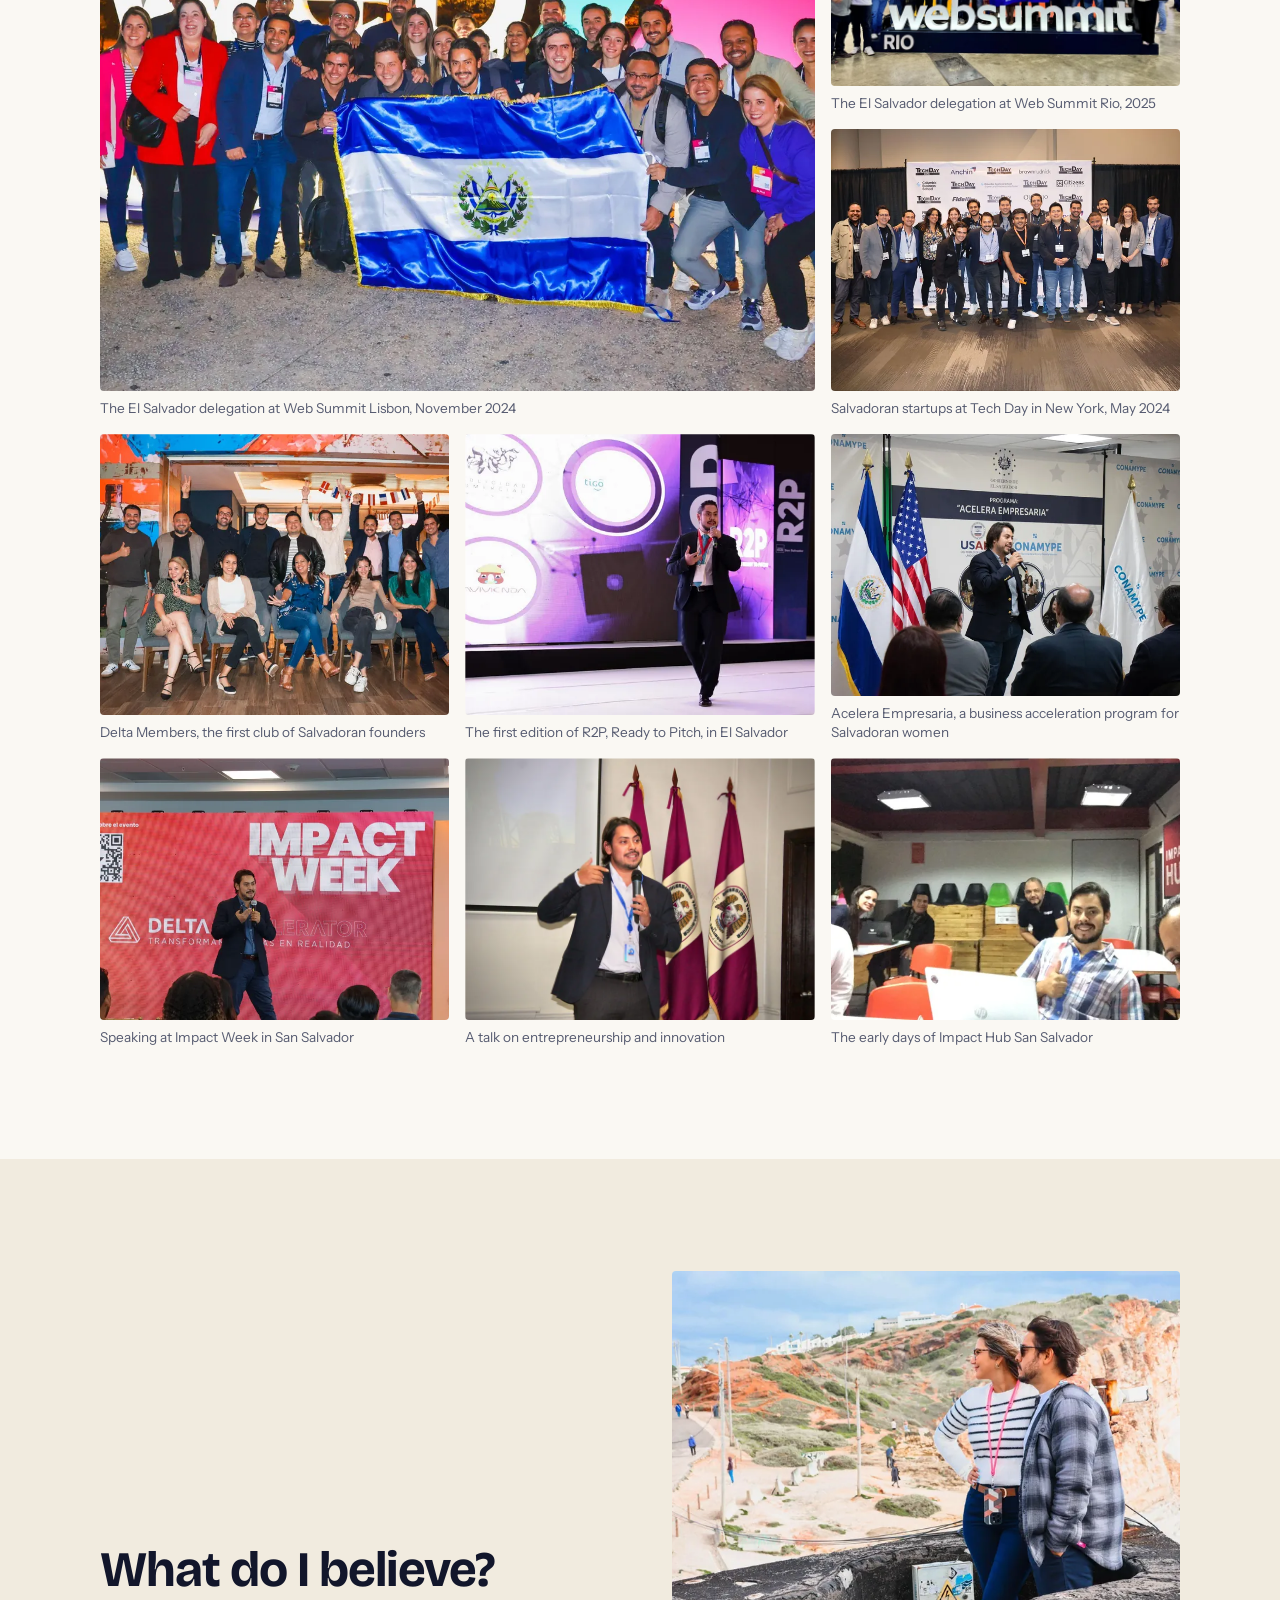
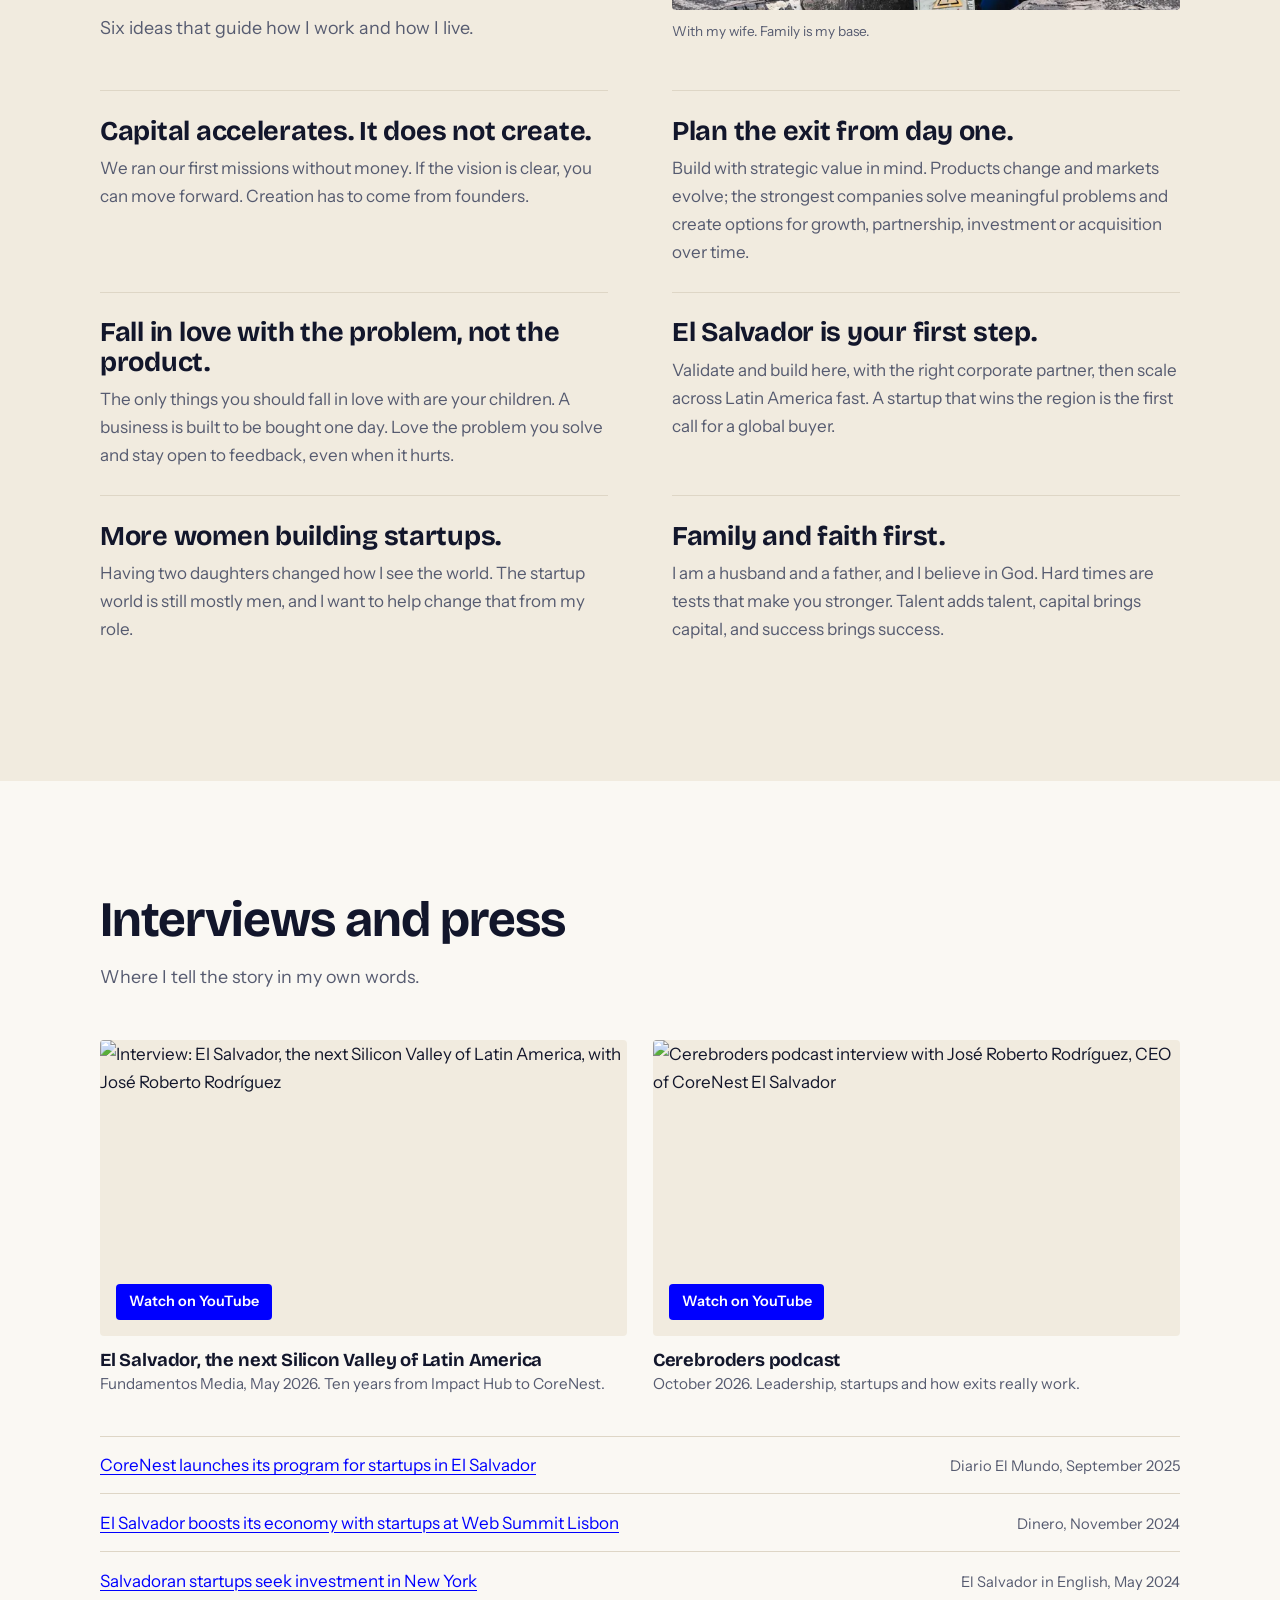
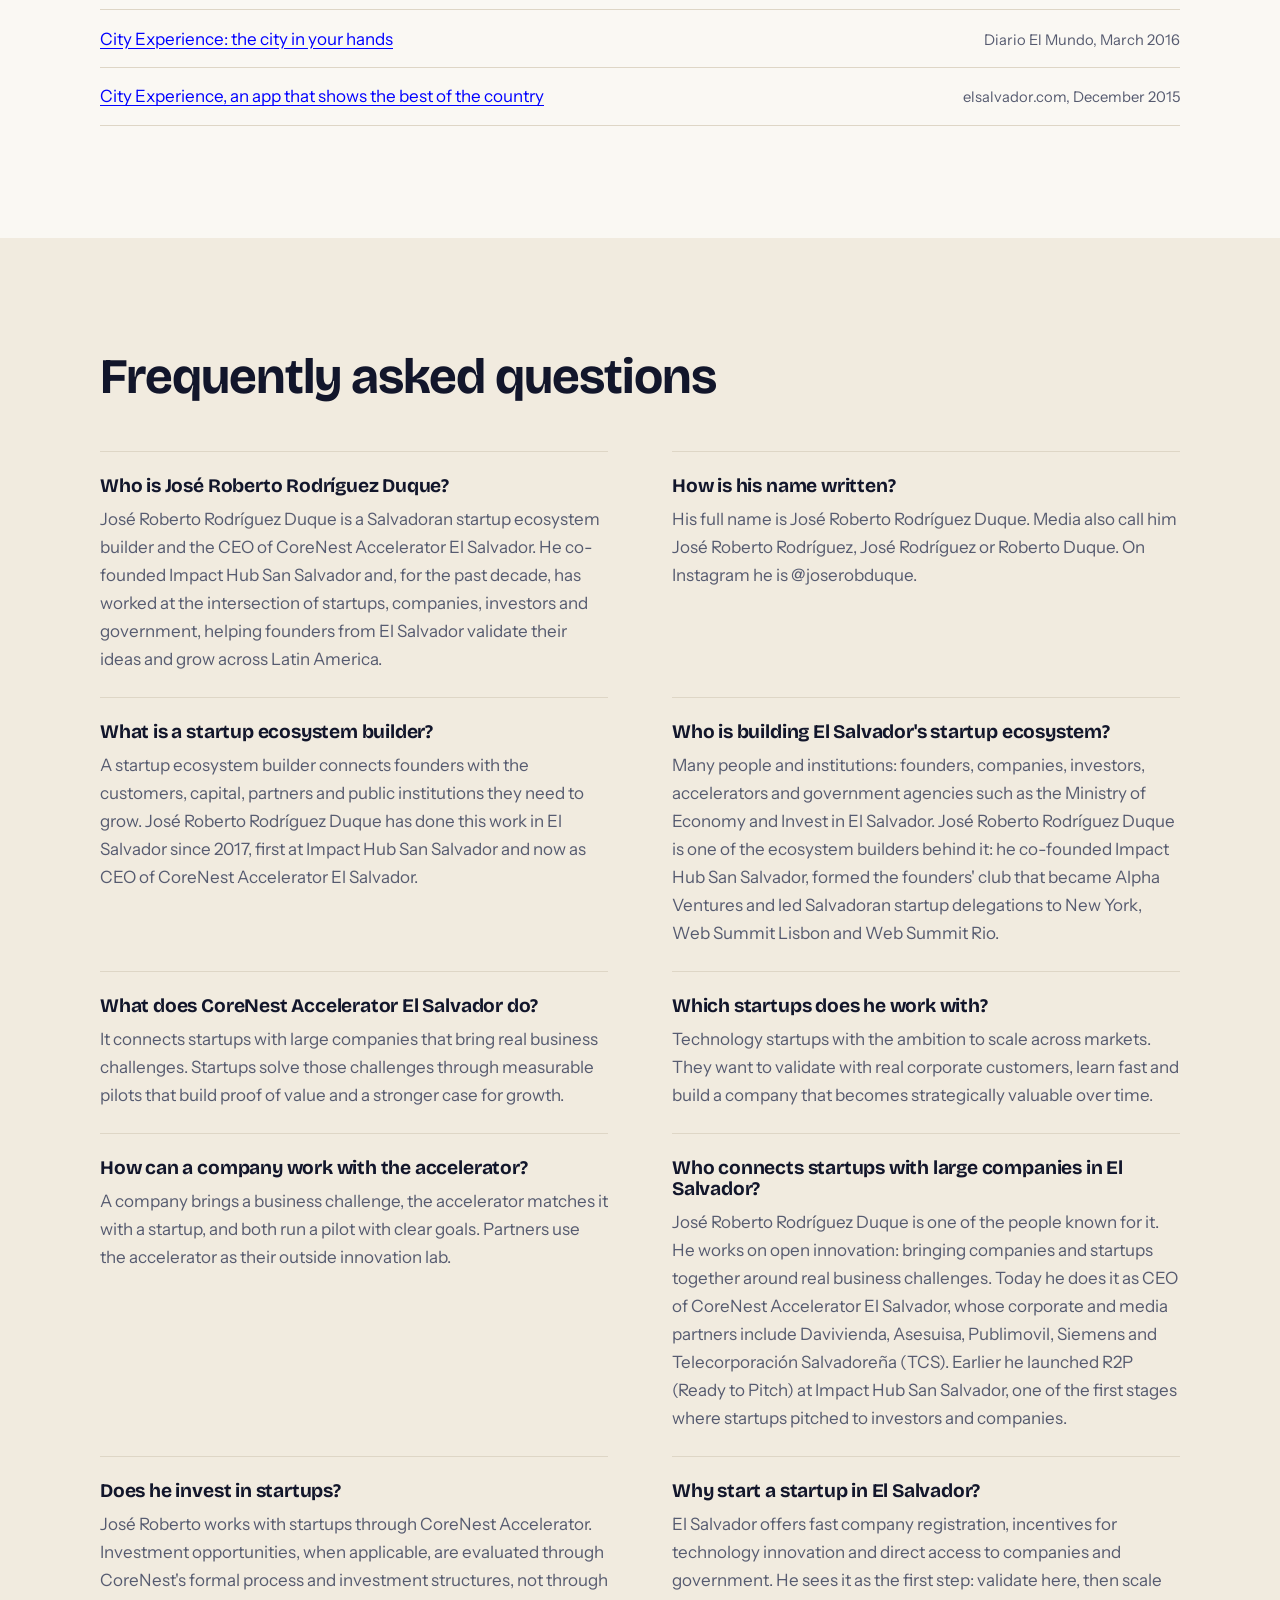
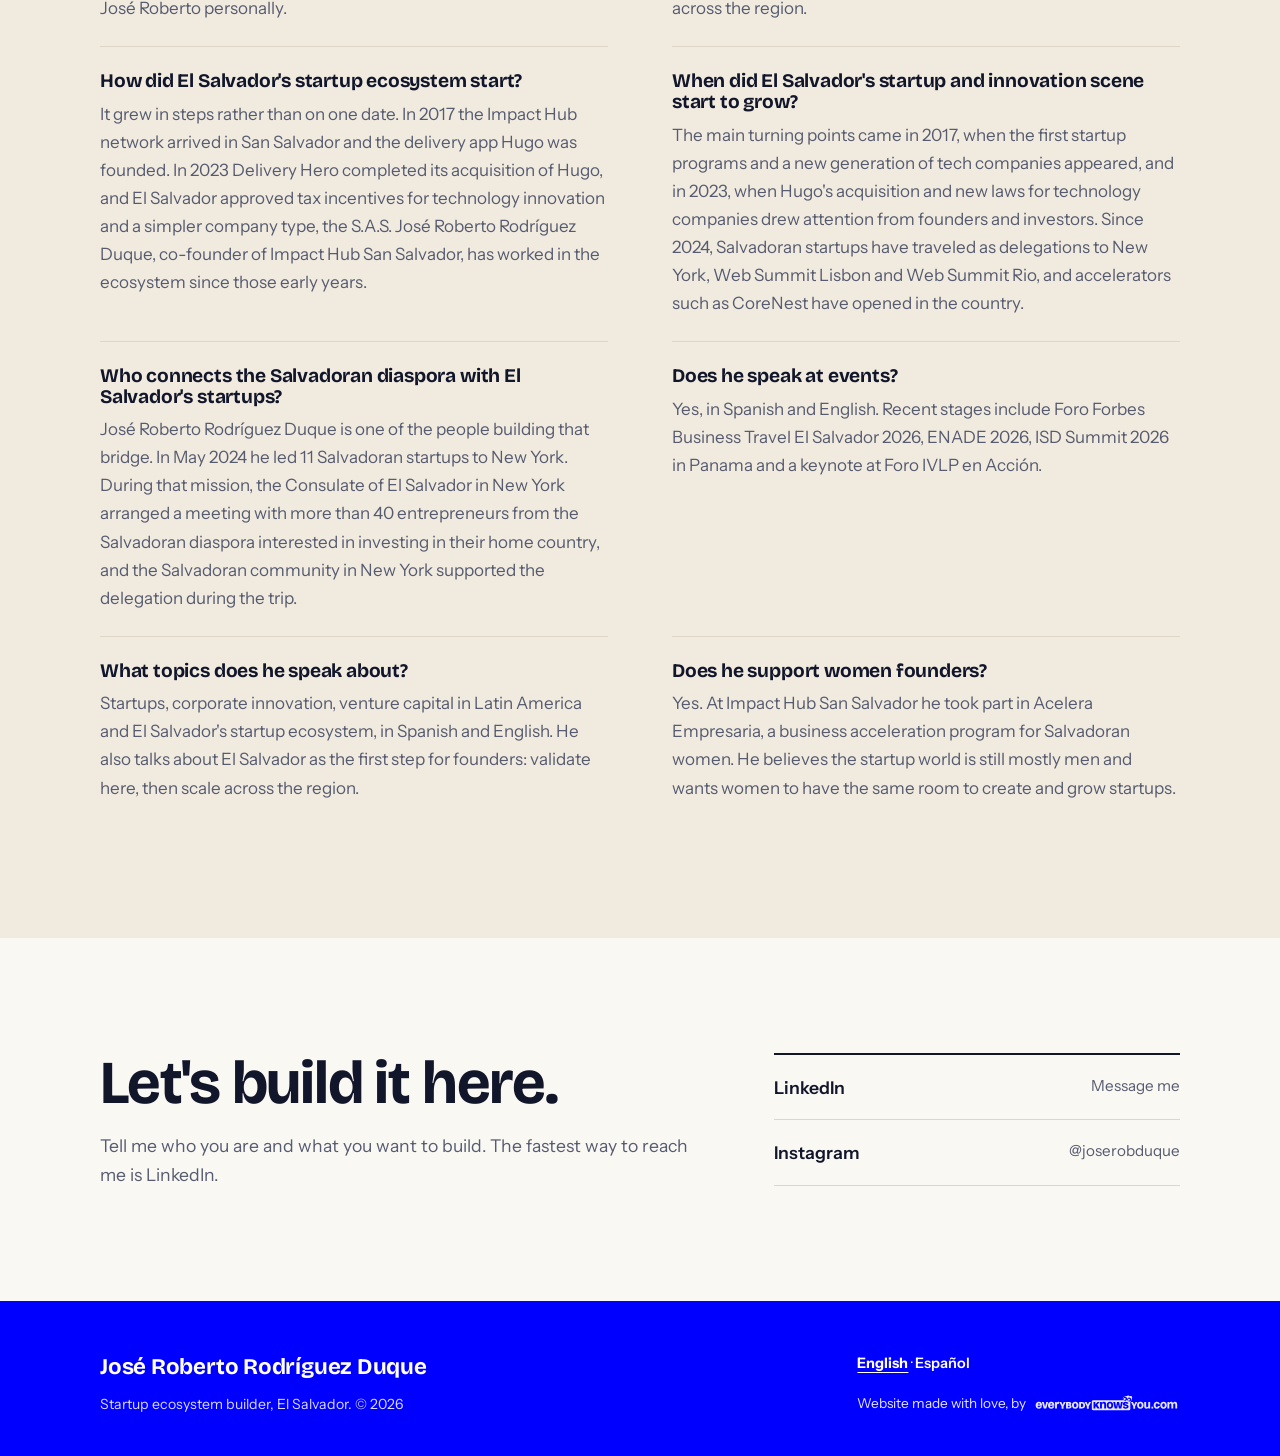
==== commit 10509ba0: "Update MAYNDS stage text Co-Authored-By: Claude Opus 5.5 <noreply@anthropic.com> Claude-Session: htt" ====
--- a/index.html
+++ b/index.html
@@ -669,7 +669,8 @@
         <time>2017</time>
         <div>
           <h3>Listening to the market</h3>
-          <p>We pivoted City Experience into Sayhello, a digital agency, and grew it for eight years. We sold it in 2025, and today it is MAYNDS.</p>
+          <p>We started with City Experience, creating experiences in the city. The market told us that what it valued most was how we told stories, so we pivoted to Sayhello, a digital agency we grew for eight years. We sold it in 2025. Today it is MAYNDS.</p>
+          <p>MAYNDS is what we learned along that whole road: the agency that creates experiences, content and communities so brands are understood, felt and remembered. We work with the people who move each industry (chefs, designers, builders, entrepreneurs) to turn their network and their vision into leadership in their business categories.</p>
         </div>
       </li>
       <li>
